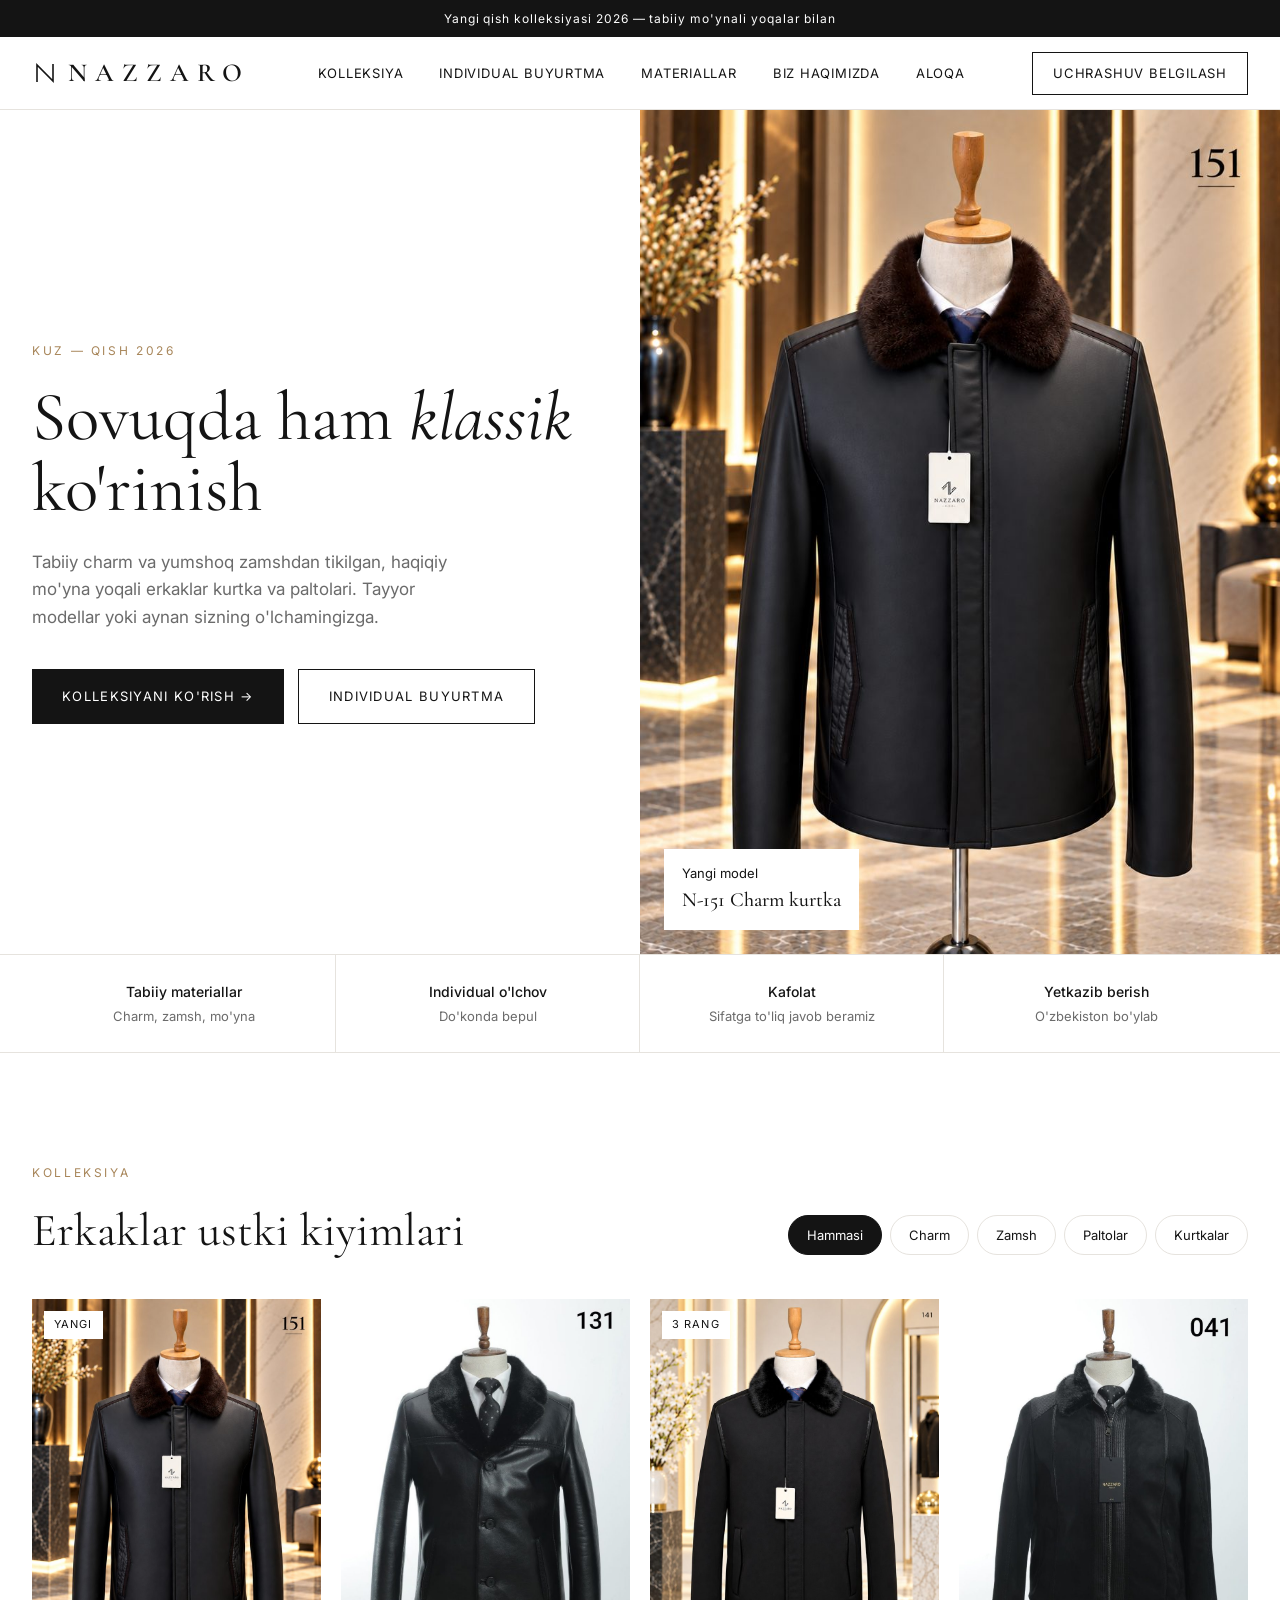
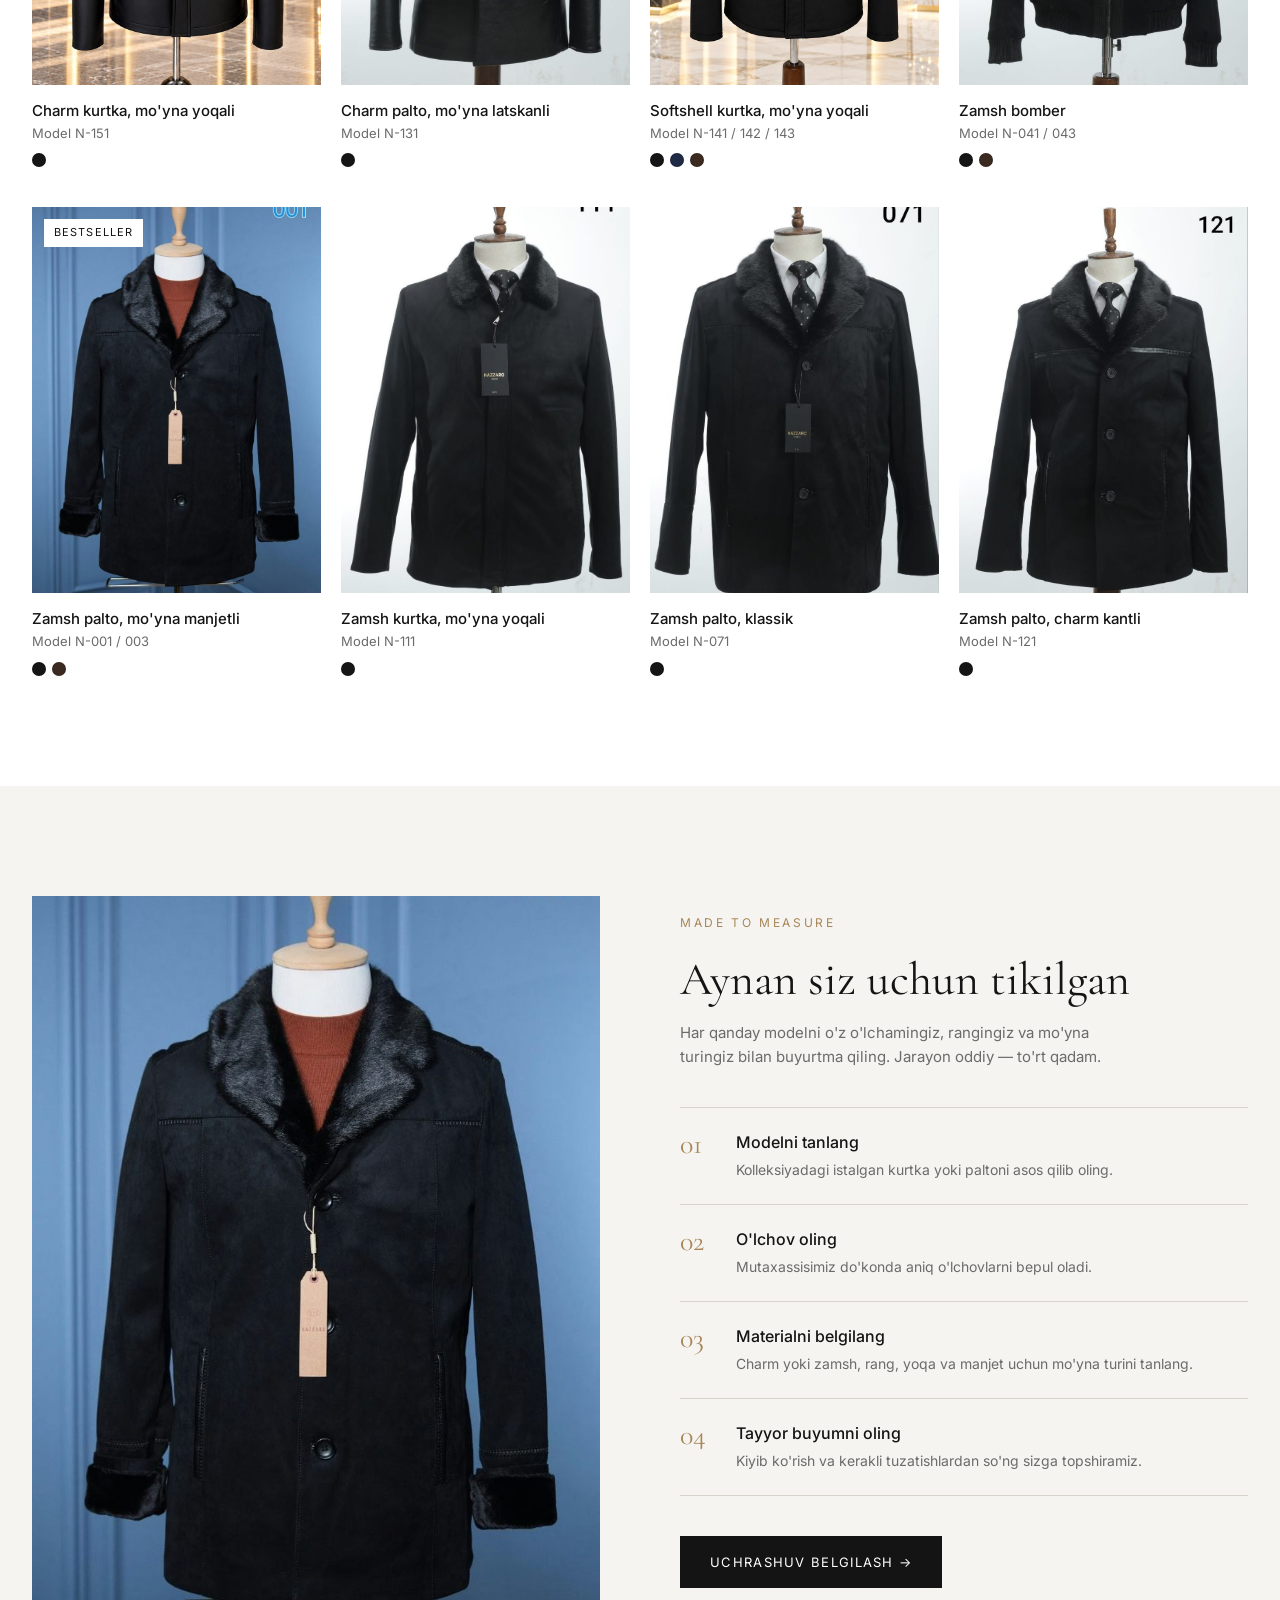
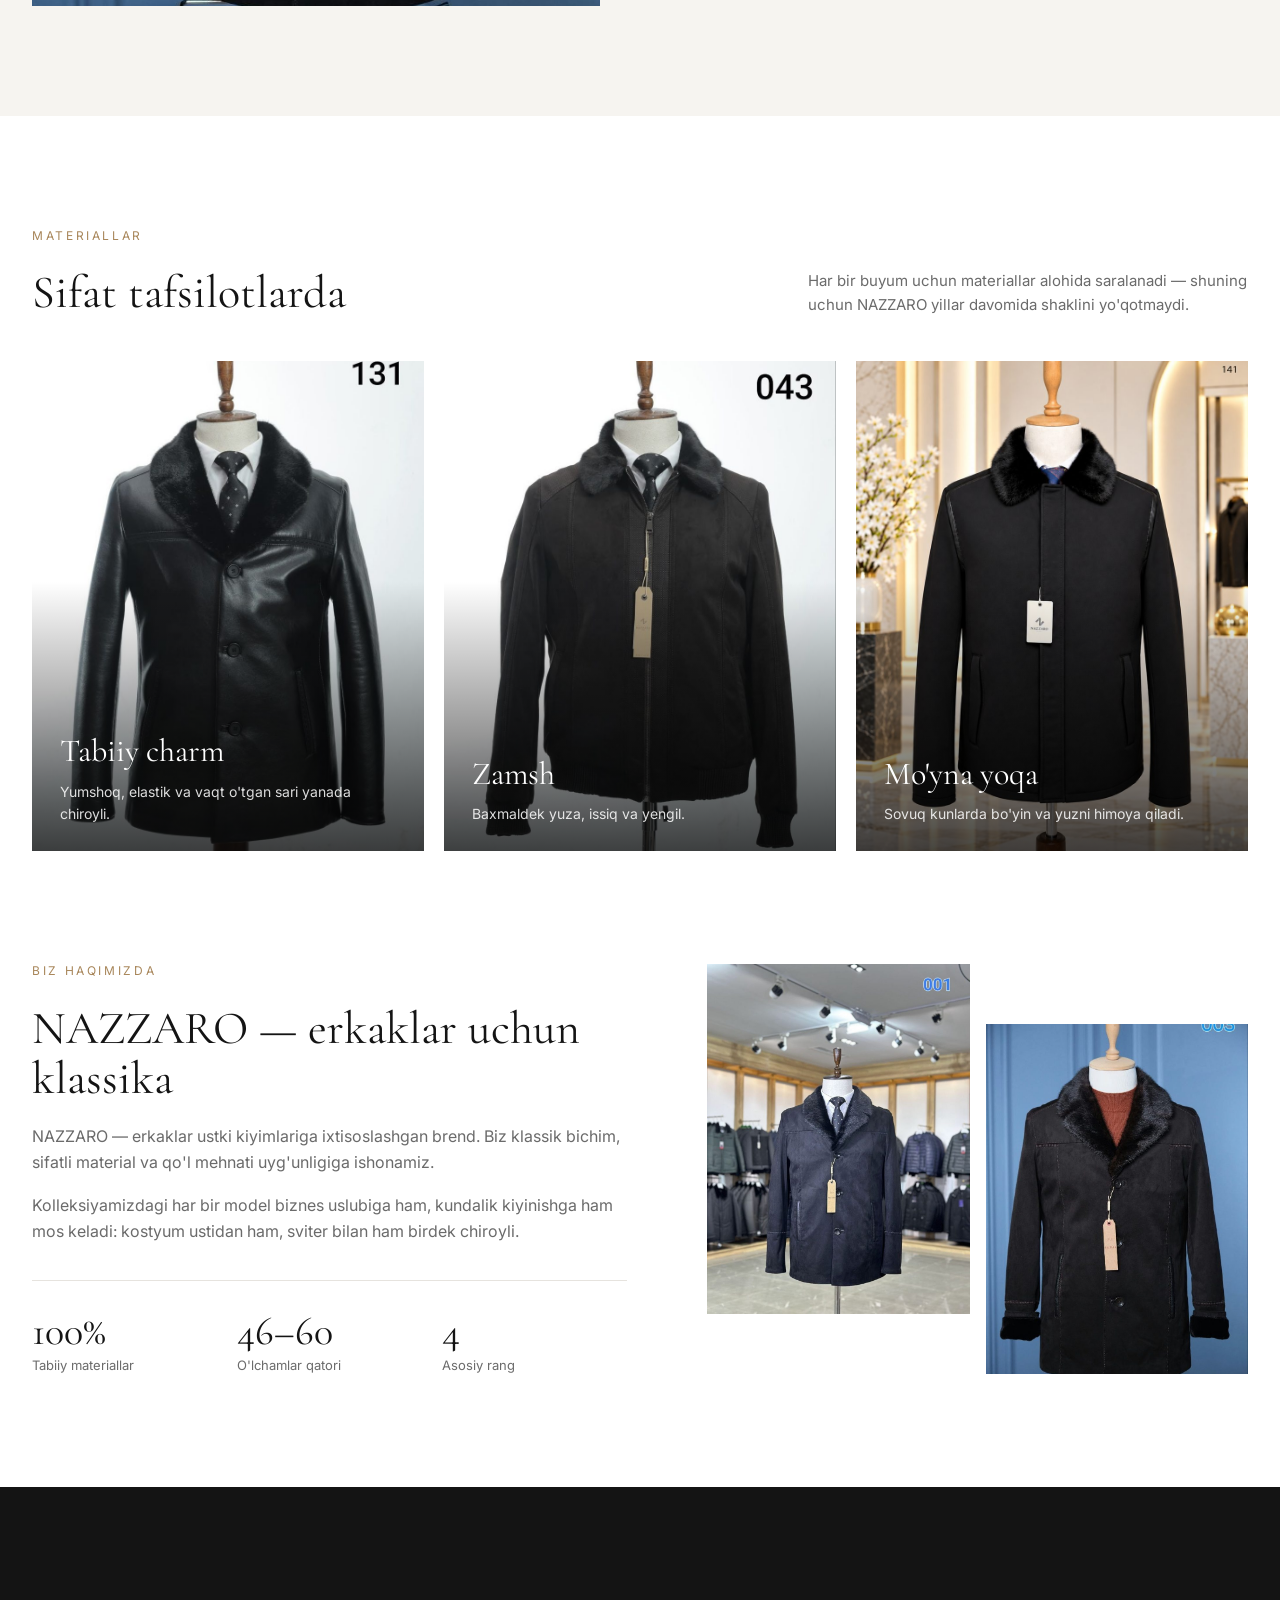
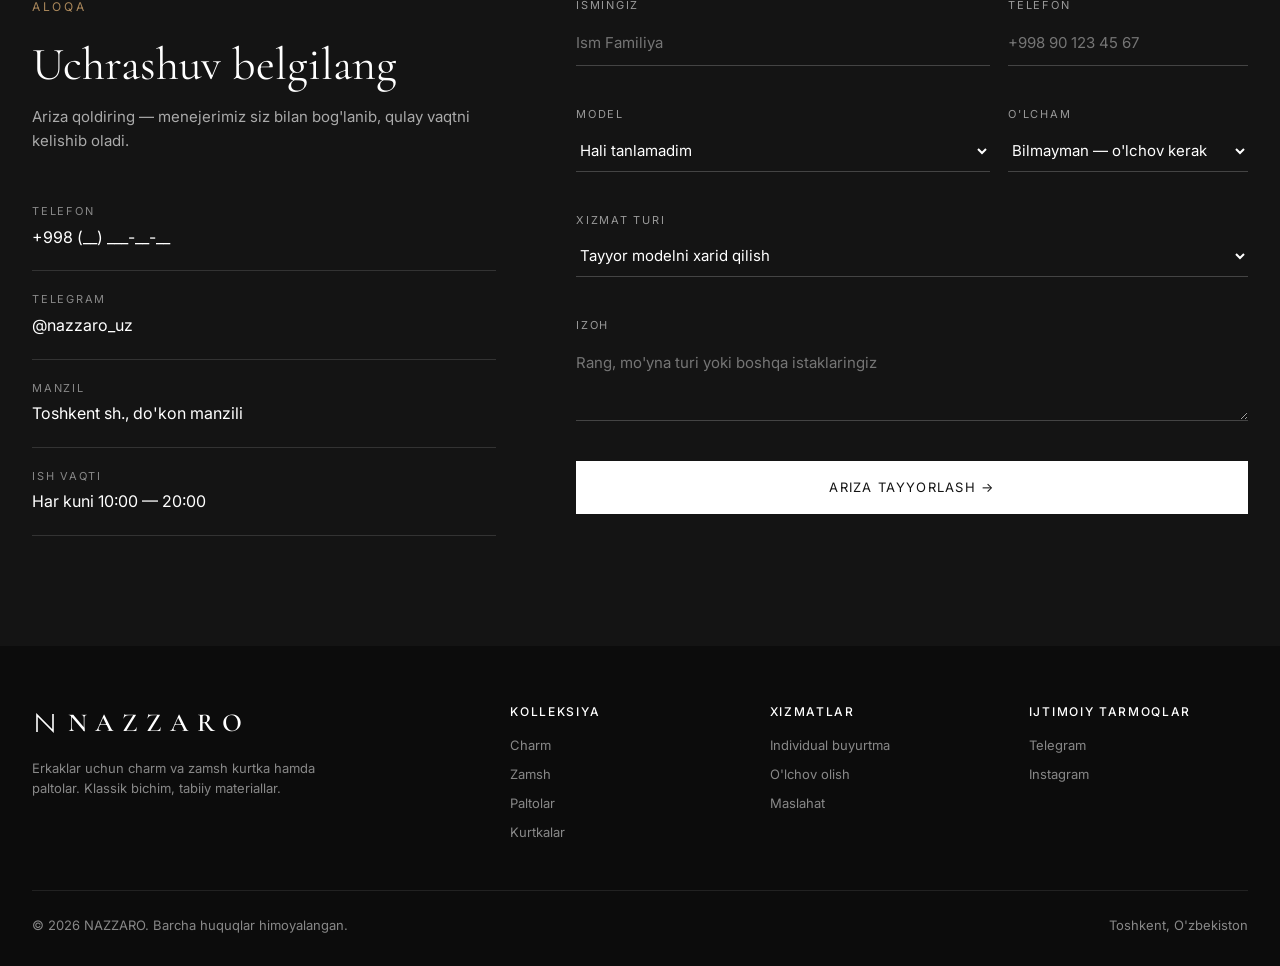
==== index.html @ 3555bf25 "NAZZARO sayti: kolleksiya, individual buyurtma, aloqa Co-Authored-By: Claude Opus 5.5 <noreply@anthr" ====
<!DOCTYPE html>
<html lang="uz">
<head>
<meta charset="UTF-8">
<meta name="viewport" content="width=device-width, initial-scale=1">
<title>NAZZARO — Erkaklar ustki kiyimlari</title>
<meta name="description" content="NAZZARO — tabiiy mo'ynali yoqali charm va zamsh kurtka hamda paltolar. Tayyor kolleksiya va individual buyurtma.">
<link rel="preconnect" href="https://fonts.googleapis.com">
<link rel="preconnect" href="https://fonts.gstatic.com" crossorigin>
<link href="https://fonts.googleapis.com/css2?family=Cormorant+Garamond:wght@400;500;600&family=Inter:wght@300;400;500;600&display=swap" rel="stylesheet">
<style>
:root{
  --ink:#141414; --muted:#6b6b6b; --line:#e6e3de; --bg:#ffffff; --soft:#f6f4f0; --gold:#a8865a;
  --serif:"Cormorant Garamond",Georgia,serif; --sans:"Inter",system-ui,-apple-system,sans-serif;
}
*{box-sizing:border-box;margin:0;padding:0}
html{scroll-behavior:smooth}
body{font-family:var(--sans);color:var(--ink);background:var(--bg);font-size:15px;line-height:1.6;-webkit-font-smoothing:antialiased}
img{display:block;max-width:100%}
a{color:inherit;text-decoration:none}
button{font:inherit;cursor:pointer;border:0;background:none;color:inherit}
.wrap{max-width:1320px;margin:0 auto;padding:0 32px}

/* top bar */
.topbar{background:var(--ink);color:#fff;text-align:center;font-size:12px;letter-spacing:.08em;padding:9px 16px}

/* header */
header{position:sticky;top:0;z-index:50;background:rgba(255,255,255,.96);backdrop-filter:blur(8px);border-bottom:1px solid var(--line)}
.nav{display:flex;align-items:center;justify-content:space-between;height:72px}
.logo{display:flex;align-items:center;gap:10px;font-family:var(--serif);font-size:26px;font-weight:600;letter-spacing:.32em}
.logo svg{width:26px;height:26px}
.menu{display:flex;gap:36px;font-size:13px;letter-spacing:.06em;text-transform:uppercase}
.menu a{position:relative;padding:6px 0}
.menu a::after{content:"";position:absolute;left:0;bottom:0;width:0;height:1px;background:var(--ink);transition:width .25s}
.menu a:hover::after{width:100%}
.nav-cta{font-size:13px;letter-spacing:.06em;text-transform:uppercase;border:1px solid var(--ink);padding:10px 20px;transition:.2s}
.nav-cta:hover{background:var(--ink);color:#fff}
.burger{display:none;width:28px;height:20px;position:relative}
.burger span{position:absolute;left:0;right:0;height:1.5px;background:var(--ink);transition:.25s}
.burger span:nth-child(1){top:2px}.burger span:nth-child(2){top:9px}.burger span:nth-child(3){top:16px}
.burger.open span:nth-child(1){top:9px;transform:rotate(45deg)}
.burger.open span:nth-child(2){opacity:0}
.burger.open span:nth-child(3){top:9px;transform:rotate(-45deg)}

/* hero */
.hero{display:grid;grid-template-columns:1fr 1fr;min-height:calc(100vh - 106px);max-height:860px}
.hero-text{display:flex;flex-direction:column;justify-content:center;padding:64px 64px 64px 32px;max-width:680px;margin-left:auto}
.eyebrow{font-size:12px;letter-spacing:.22em;text-transform:uppercase;color:var(--gold);margin-bottom:22px}
h1{font-family:var(--serif);font-weight:400;font-size:clamp(44px,5.4vw,80px);line-height:1.02;margin-bottom:26px}
h1 em{font-style:italic}
.lead{color:var(--muted);font-size:17px;max-width:440px;margin-bottom:38px}
.btns{display:flex;gap:14px;flex-wrap:wrap}
.btn{display:inline-flex;align-items:center;gap:10px;padding:16px 30px;font-size:13px;letter-spacing:.1em;text-transform:uppercase;transition:.2s}
.btn-dark{background:var(--ink);color:#fff}
.btn-dark:hover{background:#333}
.btn-line{border:1px solid var(--ink)}
.btn-line:hover{background:var(--ink);color:#fff}
.hero-img{position:relative;overflow:hidden;background:#1b1712}
.hero-img img{width:100%;height:100%;object-fit:cover;object-position:center 30%}
.hero-tag{position:absolute;left:24px;bottom:24px;background:#fff;padding:14px 18px;font-size:13px}
.hero-tag b{display:block;font-family:var(--serif);font-size:20px;font-weight:500}

/* features strip */
.strip{border-top:1px solid var(--line);border-bottom:1px solid var(--line)}
.strip .wrap{display:grid;grid-template-columns:repeat(4,1fr)}
.strip div.item{padding:26px 20px;text-align:center;font-size:13px;color:var(--muted);border-right:1px solid var(--line)}
.strip div.item:last-child{border-right:0}
.strip b{display:block;color:var(--ink);font-weight:500;font-size:14px;margin-bottom:2px}

/* sections */
section.block{padding:110px 0}
.head{display:flex;justify-content:space-between;align-items:flex-end;gap:24px;margin-bottom:44px;flex-wrap:wrap}
h2{font-family:var(--serif);font-weight:400;font-size:clamp(34px,3.6vw,52px);line-height:1.1}
.sub{color:var(--muted);max-width:440px}

/* filters */
.filters{display:flex;gap:8px;flex-wrap:wrap}
.chip{padding:9px 18px;border:1px solid var(--line);font-size:13px;border-radius:40px;transition:.2s}
.chip:hover{border-color:var(--ink)}
.chip.active{background:var(--ink);color:#fff;border-color:var(--ink)}

/* grid */
.grid{display:grid;grid-template-columns:repeat(4,1fr);gap:40px 20px}
.card{cursor:pointer}
.card .ph{position:relative;aspect-ratio:3/4;overflow:hidden;background:var(--soft)}
.card .ph img{width:100%;height:100%;object-fit:cover;transition:opacity .5s,transform .8s}
.card .ph img.alt{position:absolute;inset:0;opacity:0}
.card:hover .ph img.main{transform:scale(1.04)}
.card:hover .ph img.alt{opacity:1}
.badge{position:absolute;top:12px;left:12px;background:#fff;font-size:11px;letter-spacing:.1em;text-transform:uppercase;padding:5px 10px}
.quick{position:absolute;left:12px;right:12px;bottom:12px;background:rgba(255,255,255,.95);text-align:center;padding:12px;font-size:12px;letter-spacing:.1em;text-transform:uppercase;transform:translateY(130%);transition:.3s}
.card:hover .quick{transform:none}
.card .meta{padding-top:14px}
.card .name{font-size:15px;font-weight:500}
.card .code{font-size:13px;color:var(--muted)}
.swatches{display:flex;gap:6px;margin-top:10px}
.sw{width:14px;height:14px;border-radius:50%;border:1px solid rgba(0,0,0,.15)}

/* custom made */
.custom{background:var(--soft)}
.custom-grid{display:grid;grid-template-columns:1fr 1fr;gap:80px;align-items:center}
.custom-img{aspect-ratio:4/5;overflow:hidden}
.custom-img img{width:100%;height:100%;object-fit:cover}
.steps{margin:38px 0 40px;border-top:1px solid #d8d3cb}
.step{display:grid;grid-template-columns:56px 1fr;padding:22px 0;border-bottom:1px solid #d8d3cb}
.step .n{font-family:var(--serif);font-size:28px;color:var(--gold);line-height:1}
.step h3{font-size:16px;font-weight:500;margin-bottom:4px}
.step p{color:var(--muted);font-size:14px}

/* materials */
.mat-grid{display:grid;grid-template-columns:repeat(3,1fr);gap:20px}
.mat{position:relative;aspect-ratio:4/5;overflow:hidden;color:#fff}
.mat img{width:100%;height:100%;object-fit:cover;transition:transform .8s}
.mat:hover img{transform:scale(1.05)}
.mat::after{content:"";position:absolute;inset:0;background:linear-gradient(transparent 45%,rgba(0,0,0,.72))}
.mat .t{position:absolute;left:28px;right:28px;bottom:26px;z-index:2}
.mat h3{font-family:var(--serif);font-weight:400;font-size:32px;margin-bottom:4px}
.mat p{font-size:14px;opacity:.85}

/* about */
.about{display:grid;grid-template-columns:1.1fr 1fr;gap:80px;align-items:center}
.about p{color:var(--muted);margin-bottom:18px;font-size:16px}
.stats{display:grid;grid-template-columns:repeat(3,1fr);gap:20px;margin-top:36px;border-top:1px solid var(--line);padding-top:28px}
.stats b{font-family:var(--serif);font-size:40px;font-weight:400;display:block;line-height:1.1}
.stats span{font-size:13px;color:var(--muted)}
.about-imgs{display:grid;grid-template-columns:1fr 1fr;gap:16px}
.about-imgs img{aspect-ratio:3/4;object-fit:cover;width:100%}
.about-imgs img:last-child{margin-top:60px}

/* contact */
.contact{background:var(--ink);color:#fff}
.contact .sub{color:#aaa}
.contact-grid{display:grid;grid-template-columns:1fr 1.2fr;gap:80px}
.info-row{padding:20px 0;border-bottom:1px solid #333}
.info-row small{display:block;font-size:11px;letter-spacing:.16em;text-transform:uppercase;color:#888;margin-bottom:4px}
.info-row span{font-size:16px}
form{display:grid;grid-template-columns:1fr 1fr;gap:18px}
.field{display:flex;flex-direction:column;gap:6px}
.field.full{grid-column:1/-1}
label{font-size:11px;letter-spacing:.16em;text-transform:uppercase;color:#999}
input,select,textarea{font:inherit;font-size:15px;color:#fff;background:transparent;border:0;border-bottom:1px solid #444;padding:10px 0;outline:none;transition:border-color .2s;border-radius:0}
select option{color:#000}
input:focus,select:focus,textarea:focus{border-color:#fff}
textarea{resize:vertical;min-height:80px}
.btn-light{background:#fff;color:var(--ink);justify-content:center}
.btn-light:hover{background:#ddd}
.result{grid-column:1/-1;display:none;border:1px solid #444;padding:20px;font-size:14px;color:#ccc}
.result.show{display:block}
.result pre{white-space:pre-wrap;font-family:var(--sans);color:#fff;background:#1f1f1f;padding:14px;margin:12px 0;font-size:13px}
.result .acts{display:flex;gap:10px;flex-wrap:wrap}
.result .acts a,.result .acts button{border:1px solid #666;padding:10px 16px;font-size:12px;letter-spacing:.08em;text-transform:uppercase}
.result .acts a:hover,.result .acts button:hover{background:#fff;color:var(--ink)}

footer{background:#0c0c0c;color:#888;font-size:13px;padding:56px 0 30px}
.foot{display:grid;grid-template-columns:2fr 1fr 1fr 1fr;gap:40px;padding-bottom:40px;border-bottom:1px solid #222}
footer .logo{color:#fff;margin-bottom:14px}
footer h4{color:#fff;font-weight:500;font-size:12px;letter-spacing:.14em;text-transform:uppercase;margin-bottom:14px}
footer li{list-style:none;margin-bottom:8px}
footer a:hover{color:#fff}
.copy{padding-top:24px;display:flex;justify-content:space-between;flex-wrap:wrap;gap:10px}

/* modal */
.modal{position:fixed;inset:0;z-index:100;display:none}
.modal.open{display:block}
.backdrop{position:absolute;inset:0;background:rgba(0,0,0,.5);animation:fade .25s}
.panel{position:absolute;top:0;right:0;bottom:0;width:min(1040px,100%);background:#fff;display:grid;grid-template-columns:1.1fr 1fr;animation:slide .35s cubic-bezier(.2,.8,.2,1);overflow:hidden}
@keyframes fade{from{opacity:0}}
@keyframes slide{from{transform:translateX(40px);opacity:0}}
.gallery{background:var(--soft);display:flex;flex-direction:column;min-height:0}
.gallery .big{flex:1;min-height:0}
.gallery .big img{width:100%;height:100%;object-fit:contain}
.thumbs{display:flex;gap:8px;padding:12px;background:#fff;border-top:1px solid var(--line);overflow-x:auto}
.thumbs img{width:58px;height:76px;object-fit:cover;cursor:pointer;opacity:.5;border:1px solid transparent}
.thumbs img.on{opacity:1;border-color:var(--ink)}
.details{padding:48px 44px;overflow-y:auto}
.close{position:absolute;top:16px;right:18px;width:40px;height:40px;font-size:26px;line-height:1;z-index:3;background:#fff;border-radius:50%}
.details .code{color:var(--muted);font-size:13px;letter-spacing:.08em}
.details h3{font-family:var(--serif);font-weight:400;font-size:38px;line-height:1.1;margin:6px 0 16px}
.details .desc{color:var(--muted);margin-bottom:26px}
.opt-label{font-size:12px;letter-spacing:.12em;text-transform:uppercase;margin-bottom:10px;display:flex;justify-content:space-between}
.opt-label span{color:var(--muted);text-transform:none;letter-spacing:0}
.colors{display:flex;gap:10px;margin-bottom:26px}
.colors button{width:34px;height:34px;border-radius:50%;border:1px solid rgba(0,0,0,.2);outline-offset:3px}
.colors button.on{outline:1px solid var(--ink)}
.sizes{display:grid;grid-template-columns:repeat(4,1fr);gap:8px;margin-bottom:28px}
.sizes button{border:1px solid var(--line);padding:11px 0;font-size:14px}
.sizes button:hover{border-color:var(--ink)}
.sizes button.on{background:var(--ink);color:#fff;border-color:var(--ink)}
.details .btn{width:100%;justify-content:center;margin-bottom:10px}
.spec{margin-top:24px;border-top:1px solid var(--line)}
.spec li{list-style:none;display:flex;justify-content:space-between;padding:12px 0;border-bottom:1px solid var(--line);font-size:14px}
.spec li span:first-child{color:var(--muted)}
.hint{font-size:12px;color:#b04a3a;margin:-18px 0 18px;min-height:0;display:none}

.reveal{opacity:0;transform:translateY(24px);transition:opacity .8s,transform .8s}
.reveal.in{opacity:1;transform:none}

/* responsive */
@media (max-width:1100px){
  .grid{grid-template-columns:repeat(3,1fr)}
  .menu{gap:22px}
}
@media (max-width:900px){
  .wrap{padding:0 20px}
  .menu,.nav-cta{display:none}
  .burger{display:block}
  .menu.mobile{display:flex;flex-direction:column;position:absolute;top:72px;left:0;right:0;background:#fff;padding:20px;gap:6px;border-bottom:1px solid var(--line)}
  .menu.mobile a{padding:12px 0;font-size:15px}
  .hero{grid-template-columns:1fr;max-height:none;min-height:0}
  .hero-img{order:-1;aspect-ratio:4/5;max-height:72vh}
  .hero-text{padding:44px 20px 56px;margin:0}
  .strip .wrap{grid-template-columns:1fr 1fr;padding:0}
  .strip div.item:nth-child(2){border-right:0}
  .strip div.item:nth-child(-n+2){border-bottom:1px solid var(--line)}
  section.block{padding:72px 0}
  .grid{grid-template-columns:1fr 1fr;gap:28px 12px}
  .quick{display:none}
  .custom-grid,.about,.contact-grid{grid-template-columns:1fr;gap:44px}
  .mat-grid{grid-template-columns:1fr}
  .mat{aspect-ratio:16/11}
  .foot{grid-template-columns:1fr 1fr}
  .panel{grid-template-columns:1fr;overflow-y:auto;display:block}
  .gallery .big{height:62vh}
  .details{padding:30px 20px 40px;overflow:visible}
  form{grid-template-columns:1fr}
}
</style>
</head>
<body>

<div class="topbar">Yangi qish kolleksiyasi 2026 — tabiiy mo'ynali yoqalar bilan</div>

<header>
  <div class="wrap nav">
    <a href="#top" class="logo" aria-label="NAZZARO">
      <svg viewBox="0 0 26 26" fill="none" stroke="currentColor" stroke-width="1.6"><path d="M5 22V5l16 16V4"/></svg>
      NAZZARO
    </a>
    <nav class="menu" id="menu">
      <a href="#kolleksiya">Kolleksiya</a>
      <a href="#buyurtma">Individual buyurtma</a>
      <a href="#materiallar">Materiallar</a>
      <a href="#biz-haqimizda">Biz haqimizda</a>
      <a href="#aloqa">Aloqa</a>
    </nav>
    <a href="#aloqa" class="nav-cta">Uchrashuv belgilash</a>
    <button class="burger" id="burger" aria-label="Menyu"><span></span><span></span><span></span></button>
  </div>
</header>

<main id="top">
  <section class="hero">
    <div class="hero-text reveal">
      <div class="eyebrow">Kuz — Qish 2026</div>
      <h1>Sovuqda ham <em>klassik</em> ko'rinish</h1>
      <p class="lead">Tabiiy charm va yumshoq zamshdan tikilgan, haqiqiy mo'yna yoqali erkaklar kurtka va paltolari. Tayyor modellar yoki aynan sizning o'lchamingizga.</p>
      <div class="btns">
        <a href="#kolleksiya" class="btn btn-dark">Kolleksiyani ko'rish →</a>
        <a href="#buyurtma" class="btn btn-line">Individual buyurtma</a>
      </div>
    </div>
    <div class="hero-img">
      <img src="img/151.jpg" alt="NAZZARO charm kurtka, mo'yna yoqali">
      <div class="hero-tag">Yangi model<b>N-151 Charm kurtka</b></div>
    </div>
  </section>

  <div class="strip">
    <div class="wrap">
      <div class="item"><b>Tabiiy materiallar</b>Charm, zamsh, mo'yna</div>
      <div class="item"><b>Individual o'lchov</b>Do'konda bepul</div>
      <div class="item"><b>Kafolat</b>Sifatga to'liq javob beramiz</div>
      <div class="item"><b>Yetkazib berish</b>O'zbekiston bo'ylab</div>
    </div>
  </div>

  <section class="block" id="kolleksiya">
    <div class="wrap">
      <div class="head reveal">
        <div>
          <div class="eyebrow">Kolleksiya</div>
          <h2>Erkaklar ustki kiyimlari</h2>
        </div>
        <div class="filters" id="filters">
          <button class="chip active" data-f="all">Hammasi</button>
          <button class="chip" data-f="charm">Charm</button>
          <button class="chip" data-f="zamsh">Zamsh</button>
          <button class="chip" data-f="palto">Paltolar</button>
          <button class="chip" data-f="kurtka">Kurtkalar</button>
        </div>
      </div>
      <div class="grid" id="grid"></div>
    </div>
  </section>

  <section class="block custom" id="buyurtma">
    <div class="wrap custom-grid">
      <div class="custom-img reveal"><img src="img/001-b.jpg" alt="Individual buyurtma — zamsh palto"></div>
      <div class="reveal">
        <div class="eyebrow">Made to measure</div>
        <h2>Aynan siz uchun tikilgan</h2>
        <p class="sub" style="margin-top:16px">Har qanday modelni o'z o'lchamingiz, rangingiz va mo'yna turingiz bilan buyurtma qiling. Jarayon oddiy — to'rt qadam.</p>
        <div class="steps">
          <div class="step"><div class="n">01</div><div><h3>Modelni tanlang</h3><p>Kolleksiyadagi istalgan kurtka yoki paltoni asos qilib oling.</p></div></div>
          <div class="step"><div class="n">02</div><div><h3>O'lchov oling</h3><p>Mutaxassisimiz do'konda aniq o'lchovlarni bepul oladi.</p></div></div>
          <div class="step"><div class="n">03</div><div><h3>Materialni belgilang</h3><p>Charm yoki zamsh, rang, yoqa va manjet uchun mo'yna turini tanlang.</p></div></div>
          <div class="step"><div class="n">04</div><div><h3>Tayyor buyumni oling</h3><p>Kiyib ko'rish va kerakli tuzatishlardan so'ng sizga topshiramiz.</p></div></div>
        </div>
        <a href="#aloqa" class="btn btn-dark">Uchrashuv belgilash →</a>
      </div>
    </div>
  </section>

  <section class="block" id="materiallar">
    <div class="wrap">
      <div class="head reveal">
        <div><div class="eyebrow">Materiallar</div><h2>Sifat tafsilotlarda</h2></div>
        <p class="sub">Har bir buyum uchun materiallar alohida saralanadi — shuning uchun NAZZARO yillar davomida shaklini yo'qotmaydi.</p>
      </div>
      <div class="mat-grid">
        <div class="mat reveal"><img src="img/131.jpg" alt="Tabiiy charm"><div class="t"><h3>Tabiiy charm</h3><p>Yumshoq, elastik va vaqt o'tgan sari yanada chiroyli.</p></div></div>
        <div class="mat reveal"><img src="img/043.jpg" alt="Zamsh"><div class="t"><h3>Zamsh</h3><p>Baxmaldek yuza, issiq va yengil.</p></div></div>
        <div class="mat reveal"><img src="img/141.jpg" alt="Mo'yna yoqa"><div class="t"><h3>Mo'yna yoqa</h3><p>Sovuq kunlarda bo'yin va yuzni himoya qiladi.</p></div></div>
      </div>
    </div>
  </section>

  <section class="block" id="biz-haqimizda" style="padding-top:0">
    <div class="wrap about">
      <div class="reveal">
        <div class="eyebrow">Biz haqimizda</div>
        <h2>NAZZARO — erkaklar uchun klassika</h2>
        <p style="margin-top:20px">NAZZARO — erkaklar ustki kiyimlariga ixtisoslashgan brend. Biz klassik bichim, sifatli material va qo'l mehnati uyg'unligiga ishonamiz.</p>
        <p>Kolleksiyamizdagi har bir model biznes uslubiga ham, kundalik kiyinishga ham mos keladi: kostyum ustidan ham, sviter bilan ham birdek chiroyli.</p>
        <div class="stats">
          <div><b>100%</b><span>Tabiiy materiallar</span></div>
          <div><b>46–60</b><span>O'lchamlar qatori</span></div>
          <div><b>4</b><span>Asosiy rang</span></div>
        </div>
      </div>
      <div class="about-imgs reveal">
        <img src="img/001-c.jpg" alt="NAZZARO do'koni">
        <img src="img/003-b.jpg" alt="Jigarrang zamsh palto">
      </div>
    </div>
  </section>

  <section class="block contact" id="aloqa">
    <div class="wrap contact-grid">
      <div class="reveal">
        <div class="eyebrow">Aloqa</div>
        <h2>Uchrashuv belgilang</h2>
        <p class="sub" style="margin-top:16px">Ariza qoldiring — menejerimiz siz bilan bog'lanib, qulay vaqtni kelishib oladi.</p>
        <div style="margin-top:30px">
          <div class="info-row"><small>Telefon</small><span>+998 (__) ___-__-__</span></div>
          <div class="info-row"><small>Telegram</small><span>@nazzaro_uz</span></div>
          <div class="info-row"><small>Manzil</small><span>Toshkent sh., do'kon manzili</span></div>
          <div class="info-row"><small>Ish vaqti</small><span>Har kuni 10:00 — 20:00</span></div>
        </div>
      </div>
      <form id="form" class="reveal" novalidate>
        <div class="field"><label for="f-name">Ismingiz</label><input id="f-name" required placeholder="Ism Familiya"></div>
        <div class="field"><label for="f-phone">Telefon</label><input id="f-phone" type="tel" required placeholder="+998 90 123 45 67"></div>
        <div class="field"><label for="f-model">Model</label><select id="f-model"></select></div>
        <div class="field"><label for="f-size">O'lcham</label><select id="f-size"><option value="">Bilmayman — o'lchov kerak</option></select></div>
        <div class="field full"><label for="f-type">Xizmat turi</label><select id="f-type"><option>Tayyor modelni xarid qilish</option><option>Individual buyurtma (o'lchov bilan)</option><option>Maslahat olish</option></select></div>
        <div class="field full"><label for="f-msg">Izoh</label><textarea id="f-msg" placeholder="Rang, mo'yna turi yoki boshqa istaklaringiz"></textarea></div>
        <div class="field full"><button class="btn btn-light" type="submit">Ariza tayyorlash →</button></div>
        <div class="result" id="result">
          Arizangiz tayyor. Uni Telegram orqali yuboring yoki nusxa oling:
          <pre id="result-text"></pre>
          <div class="acts">
            <a id="tg-link" href="#" target="_blank" rel="noopener">Telegram orqali yuborish</a>
            <button type="button" id="copy-btn">Nusxa olish</button>
          </div>
        </div>
      </form>
    </div>
  </section>
</main>

<footer>
  <div class="wrap">
    <div class="foot">
      <div>
        <div class="logo"><svg viewBox="0 0 26 26" fill="none" stroke="currentColor" stroke-width="1.6"><path d="M5 22V5l16 16V4"/></svg>NAZZARO</div>
        <p style="max-width:300px">Erkaklar uchun charm va zamsh kurtka hamda paltolar. Klassik bichim, tabiiy materiallar.</p>
      </div>
      <div><h4>Kolleksiya</h4><ul><li><a href="#kolleksiya" data-go="charm">Charm</a></li><li><a href="#kolleksiya" data-go="zamsh">Zamsh</a></li><li><a href="#kolleksiya" data-go="palto">Paltolar</a></li><li><a href="#kolleksiya" data-go="kurtka">Kurtkalar</a></li></ul></div>
      <div><h4>Xizmatlar</h4><ul><li><a href="#buyurtma">Individual buyurtma</a></li><li><a href="#aloqa">O'lchov olish</a></li><li><a href="#aloqa">Maslahat</a></li></ul></div>
      <div><h4>Ijtimoiy tarmoqlar</h4><ul><li><a href="#aloqa">Telegram</a></li><li><a href="#aloqa">Instagram</a></li></ul></div>
    </div>
    <div class="copy"><span>© 2026 NAZZARO. Barcha huquqlar himoyalangan.</span><span>Toshkent, O'zbekiston</span></div>
  </div>
</footer>

<div class="modal" id="modal" aria-hidden="true">
  <div class="backdrop" data-close></div>
  <div class="panel" role="dialog" aria-modal="true">
    <button class="close" data-close aria-label="Yopish">×</button>
    <div class="gallery">
      <div class="big"><img id="m-big" alt=""></div>
      <div class="thumbs" id="m-thumbs"></div>
    </div>
    <div class="details">
      <div class="code" id="m-code"></div>
      <h3 id="m-name"></h3>
      <p class="desc" id="m-desc"></p>
      <div class="opt-label">Rang <span id="m-color-name"></span></div>
      <div class="colors" id="m-colors"></div>
      <div class="opt-label">O'lcham <span>Aniq o'lcham uchun do'konga keling</span></div>
      <div class="sizes" id="m-sizes"></div>
      <div class="hint" id="m-hint">Iltimos, o'lchamni tanlang</div>
      <button class="btn btn-dark" id="m-order">Buyurtma berish</button>
      <button class="btn btn-line" id="m-custom">Individual o'lchov bilan</button>
      <ul class="spec" id="m-spec"></ul>
    </div>
  </div>
</div>

<script>
const SIZES=["46","48","50","52","54","56","58","60"];
const C={black:{n:"Qora",h:"#151515"},brown:{n:"To'q jigarrang",h:"#3b2a20"},navy:{n:"To'q ko'k",h:"#1f2a44"}};
const PRODUCTS=[
 {id:"151",name:"Charm kurtka, mo'yna yoqali",cat:["charm","kurtka"],badge:"Yangi",
  desc:"Silliq tabiiy charmdan tikilgan klassik kurtka. Yashirin zamokli planka, jigarrang mo'yna yoqa va to'qilgan naqshli cho'ntaklar.",
  material:"Tabiiy charm",collar:"Jigarrang mo'yna",fast:"Yashirin zamok",
  colors:[{c:"black",imgs:["151"]}]},
 {id:"131",name:"Charm palto, mo'yna latskanli",cat:["charm","palto"],
  desc:"Yaltiroq tabiiy charmdan klassik palto. Uch tugmali, keng mo'yna latskan va bezakli kokilka chiziqlari.",
  material:"Tabiiy charm",collar:"Mo'yna latskan",fast:"3 ta tugma",
  colors:[{c:"black",imgs:["131"]}]},
 {id:"141",name:"Softshell kurtka, mo'yna yoqali",cat:["kurtka"],badge:"3 rang",
  desc:"Zich, shamol o'tkazmaydigan matodan tikilgan zamonaviy kurtka. Yelka va cho'ntaklarda charm kant, ajraladigan mo'yna yoqa.",
  material:"Softshell mato + charm kant",collar:"Mo'yna",fast:"Yashirin zamok",
  colors:[{c:"black",code:"141",imgs:["141"]},{c:"navy",code:"142",imgs:["142"]},{c:"brown",code:"143",imgs:["143"]}]},
 {id:"041",name:"Zamsh bomber",cat:["zamsh","kurtka"],
  desc:"Sportiv-klassik bomber: zamsh panellar, naqshli charm qo'shimchalar, to'qilgan manjet va etak.",
  material:"Zamsh + naqshli charm",collar:"Mo'yna",fast:"Ochiq zamok",
  colors:[{c:"black",code:"041",imgs:["041"]},{c:"brown",code:"043",imgs:["043"]}]},
 {id:"001",name:"Zamsh palto, mo'yna manjetli",cat:["zamsh","palto"],badge:"Bestseller",
  desc:"Mo'yna latskan va qayiriladigan mo'yna manjetli zamsh palto. Ichki issiq astar bilan qahraton qishga mo'ljallangan.",
  material:"Zamsh, mo'yna astar",collar:"Mo'yna latskan",fast:"3 ta tugma",
  colors:[{c:"black",code:"001",imgs:["001-b","001-c"]},{c:"brown",code:"003",imgs:["003-b","003-a"]}]},
 {id:"111",name:"Zamsh kurtka, mo'yna yoqali",cat:["zamsh","kurtka"],
  desc:"Minimalistik zamsh kurtka: yashirin zamok, tor mo'yna yoqa va to'qilgan kantli cho'ntaklar.",
  material:"Zamsh",collar:"Mo'yna",fast:"Yashirin zamok",
  colors:[{c:"black",imgs:["111"]}]},
 {id:"071",name:"Zamsh palto, klassik",cat:["zamsh","palto"],
  desc:"Keng mo'yna latskanli klassik palto. Ko'krak va yenglarda bezakli tikuv, charm kantli cho'ntaklar.",
  material:"Zamsh",collar:"Mo'yna latskan",fast:"3 ta tugma",
  colors:[{c:"black",imgs:["071"]}]},
 {id:"121",name:"Zamsh palto, charm kantli",cat:["zamsh","palto"],
  desc:"Ko'krak qismida charm kant bilan bezatilgan zamsh palto. Qat'iy siluet, mo'yna latskan.",
  material:"Zamsh + charm kant",collar:"Mo'yna latskan",fast:"3 ta tugma",
  colors:[{c:"black",imgs:["121"]}]}
];
const src=n=>`img/${n}.jpg`;
const $=s=>document.querySelector(s);

/* grid */
function render(f){
  const g=$("#grid");g.innerHTML="";
  PRODUCTS.filter(p=>f==="all"||p.cat.includes(f)).forEach(p=>{
    const imgs=p.colors.flatMap(c=>c.imgs);
    const el=document.createElement("article");el.className="card";
    el.innerHTML=`<div class="ph">
      <img class="main" src="${src(imgs[0])}" alt="${p.name}" loading="lazy">
      ${imgs[1]?`<img class="alt" src="${src(imgs[1])}" alt="" loading="lazy">`:""}
      ${p.badge?`<span class="badge">${p.badge}</span>`:""}
      <span class="quick">Batafsil ko'rish</span></div>
      <div class="meta"><div class="name">${p.name}</div><div class="code">Model N-${p.colors.map(c=>c.code||p.id).join(" / ")}</div>
      <div class="swatches">${p.colors.map(c=>`<span class="sw" style="background:${C[c.c].h}" title="${C[c.c].n}"></span>`).join("")}</div></div>`;
    el.onclick=()=>openModal(p);
    g.appendChild(el);
  });
}
document.querySelectorAll(".chip").forEach(b=>b.onclick=()=>setFilter(b.dataset.f));
function setFilter(f){
  document.querySelectorAll(".chip").forEach(x=>x.classList.toggle("active",x.dataset.f===f));
  render(f);
}
document.querySelectorAll("[data-go]").forEach(a=>a.addEventListener("click",()=>setFilter(a.dataset.go)));
render("all");

/* modal */
let cur=null,ci=0,size=null;
function openModal(p){
  cur=p;ci=0;size=null;
  $("#m-name").textContent=p.name;$("#m-desc").textContent=p.desc;
  $("#m-colors").innerHTML=p.colors.map((c,i)=>`<button style="background:${C[c.c].h}" data-i="${i}" aria-label="${C[c.c].n}"></button>`).join("");
  $("#m-colors").querySelectorAll("button").forEach(b=>b.onclick=()=>{ci=+b.dataset.i;paint()});
  $("#m-sizes").innerHTML=SIZES.map(s=>`<button>${s}</button>`).join("");
  $("#m-sizes").querySelectorAll("button").forEach(b=>b.onclick=()=>{size=b.textContent;$("#m-hint").style.display="none";$("#m-sizes").querySelectorAll("button").forEach(x=>x.classList.toggle("on",x===b))});
  $("#m-spec").innerHTML=`<li><span>Material</span><span>${p.material}</span></li><li><span>Yoqa</span><span>${p.collar}</span></li><li><span>Yopilishi</span><span>${p.fast}</span></li><li><span>O'lchamlar</span><span>46 — 60</span></li>`;
  $("#m-hint").style.display="none";
  paint();
  $("#modal").classList.add("open");document.body.style.overflow="hidden";
}
function paint(){
  const c=cur.colors[ci];
  $("#m-code").textContent="MODEL N-"+(c.code||cur.id);
  $("#m-color-name").textContent=C[c.c].n;
  $("#m-colors").querySelectorAll("button").forEach((b,i)=>b.classList.toggle("on",i===ci));
  $("#m-big").src=src(c.imgs[0]);$("#m-big").alt=cur.name;
  $("#m-thumbs").innerHTML=c.imgs.length>1?c.imgs.map((n,i)=>`<img src="${src(n)}" class="${i?"":"on"}" alt="">`).join(""):"";
  $("#m-thumbs").style.display=c.imgs.length>1?"flex":"none";
  $("#m-thumbs").querySelectorAll("img").forEach(t=>t.onclick=()=>{$("#m-big").src=t.src;$("#m-thumbs").querySelectorAll("img").forEach(x=>x.classList.toggle("on",x===t))});
}
function closeModal(){$("#modal").classList.remove("open");document.body.style.overflow=""}
document.querySelectorAll("[data-close]").forEach(e=>e.onclick=closeModal);
document.addEventListener("keydown",e=>{if(e.key==="Escape")closeModal()});
function toForm(custom){
  const c=cur.colors[ci];
  $("#f-model").value=`N-${c.code||cur.id} — ${cur.name} (${C[c.c].n})`;
  $("#f-size").value=custom?"":(size||"");
  $("#f-type").selectedIndex=custom?1:0;
  closeModal();location.hash="";$("#aloqa").scrollIntoView({behavior:"smooth"});
}
$("#m-order").onclick=()=>{if(!size){$("#m-hint").style.display="block";return}toForm(false)};
$("#m-custom").onclick=()=>toForm(true);

/* form */
const fm=$("#f-model");
fm.innerHTML=`<option value="">Hali tanlamadim</option>`+PRODUCTS.flatMap(p=>p.colors.map(c=>{const v=`N-${c.code||p.id} — ${p.name} (${C[c.c].n})`;return `<option value="${v}">${v}</option>`})).join("");
$("#f-size").innerHTML+=SIZES.map(s=>`<option>${s}</option>`).join("");
$("#form").addEventListener("submit",e=>{
  e.preventDefault();
  const name=$("#f-name").value.trim(),phone=$("#f-phone").value.trim();
  [$("#f-name"),$("#f-phone")].forEach(i=>i.style.borderColor=i.value.trim()?"":"#c0563f");
  if(!name||!phone)return;
  const txt=`NAZZARO — yangi ariza
Ism: ${name}
Telefon: ${phone}
Model: ${$("#f-model").value||"tanlanmagan"}
O'lcham: ${$("#f-size").value||"o'lchov kerak"}
Xizmat: ${$("#f-type").value}
Izoh: ${$("#f-msg").value.trim()||"—"}`;
  $("#result-text").textContent=txt;
  $("#tg-link").href="https://t.me/share/url?url=&text="+encodeURIComponent(txt);
  $("#result").classList.add("show");
});
$("#copy-btn").onclick=async()=>{
  try{await navigator.clipboard.writeText($("#result-text").textContent);$("#copy-btn").textContent="Nusxa olindi ✓"}
  catch(e){$("#copy-btn").textContent="Matnni qo'lda belgilang"}
};

/* mobile menu */
$("#burger").onclick=()=>{$("#burger").classList.toggle("open");$("#menu").classList.toggle("mobile")};
document.querySelectorAll("#menu a").forEach(a=>a.addEventListener("click",()=>{$("#burger").classList.remove("open");$("#menu").classList.remove("mobile")}));

/* reveal */
const io=new IntersectionObserver(es=>es.forEach(x=>{if(x.isIntersecting){x.target.classList.add("in");io.unobserve(x.target)}}),{threshold:.12});
document.querySelectorAll(".reveal").forEach(el=>io.observe(el));
</script>
</body>
</html>
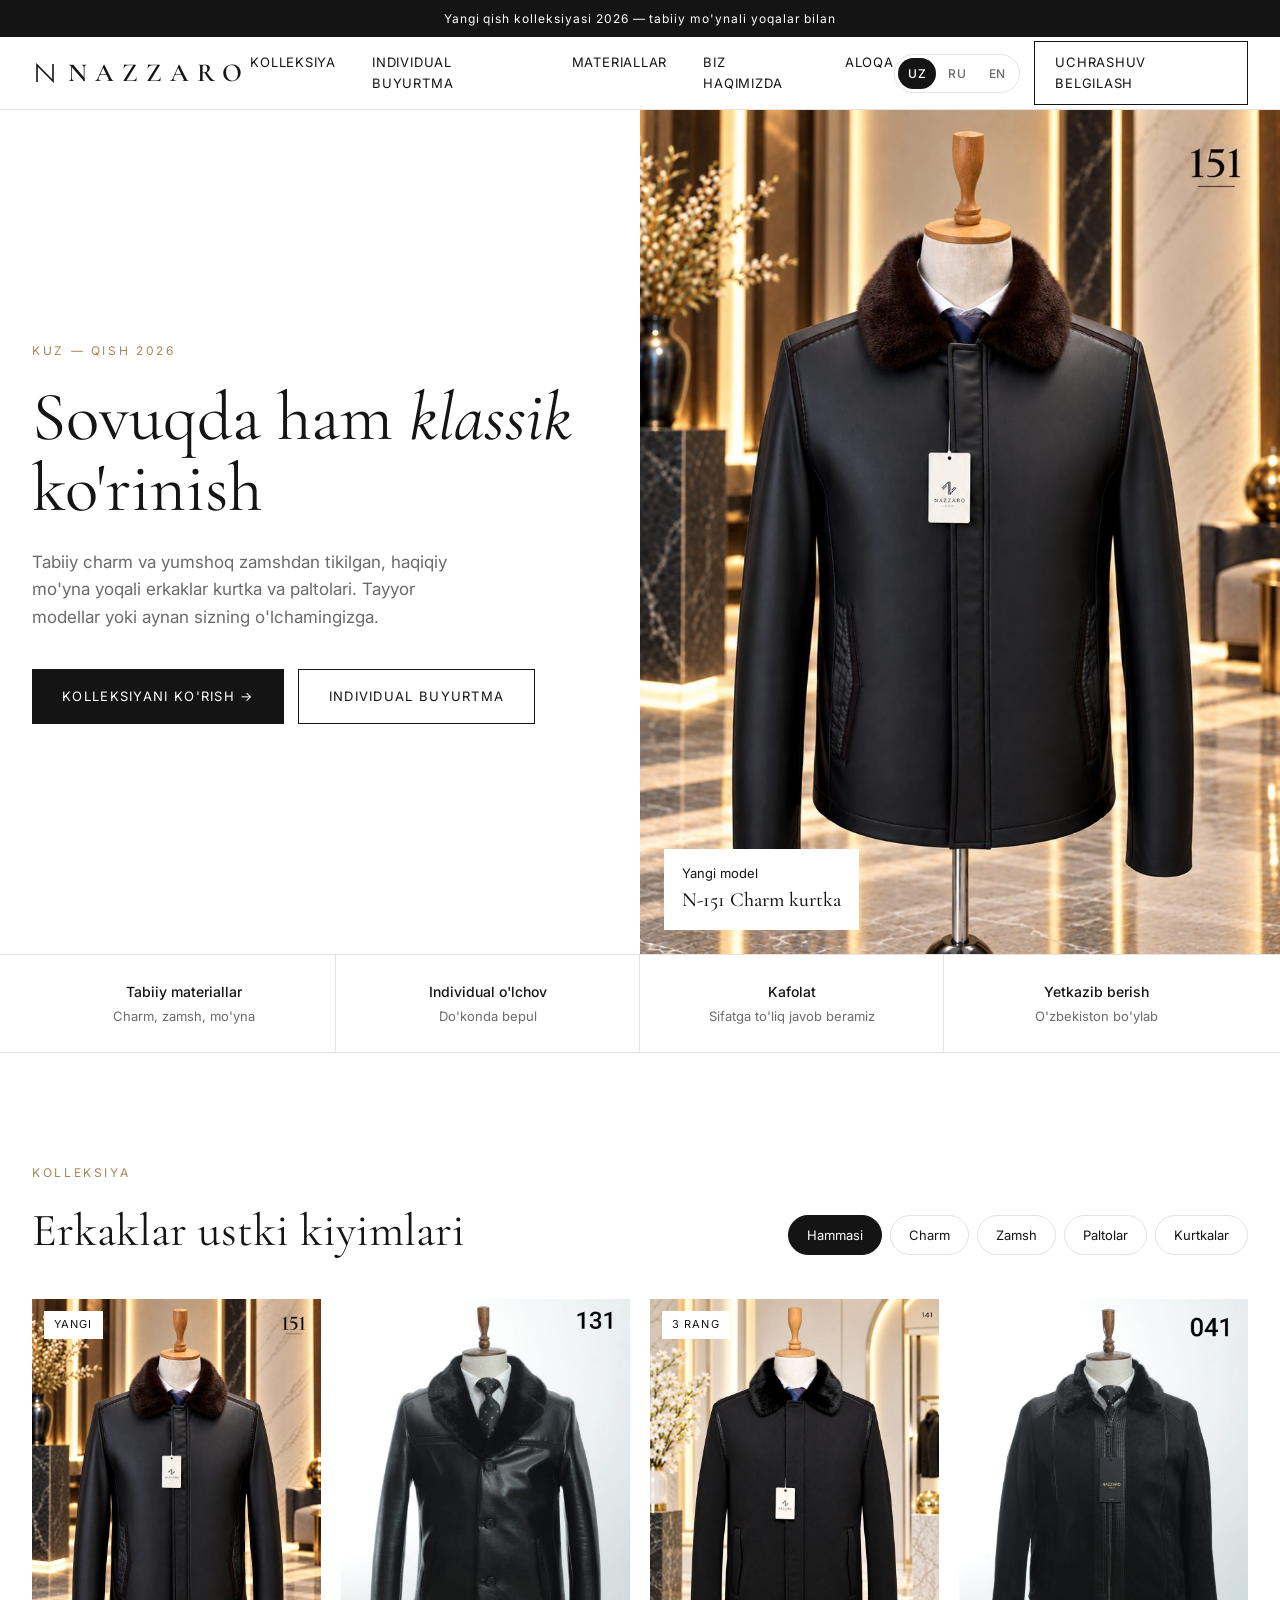
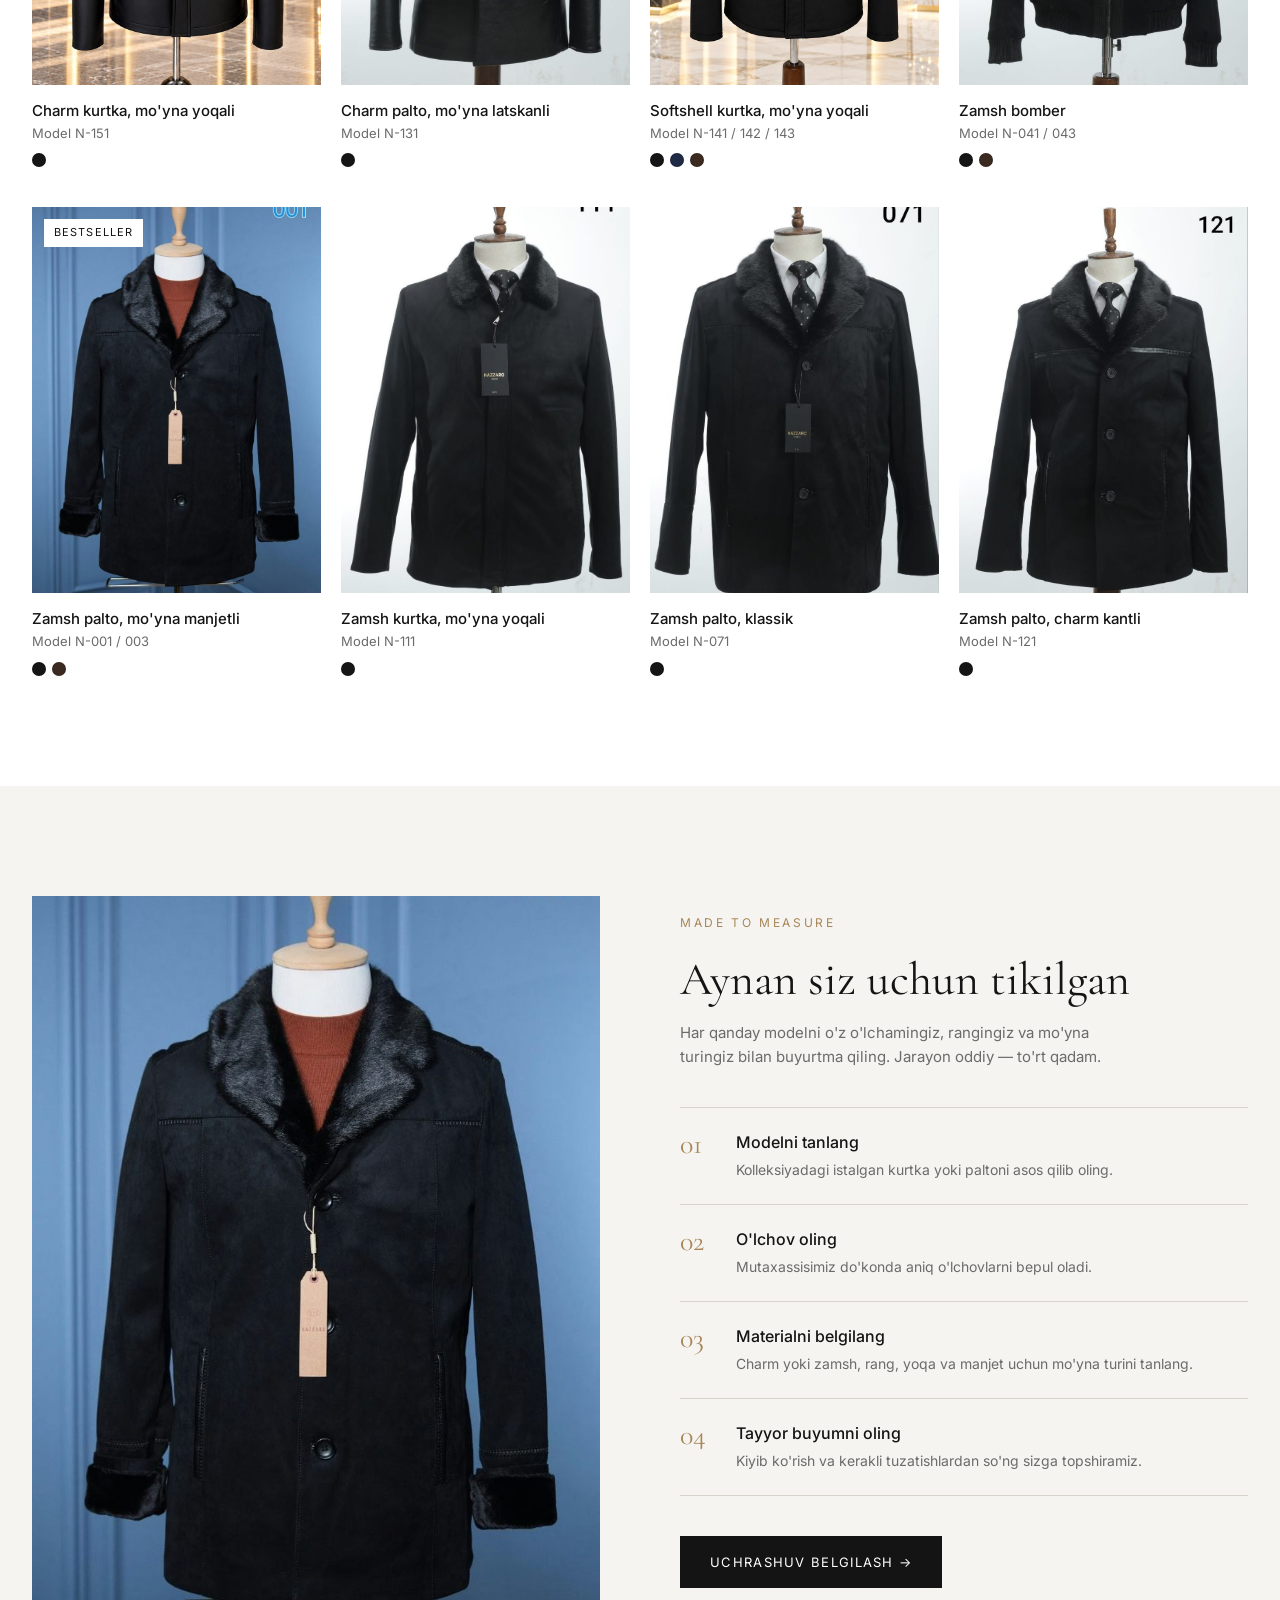
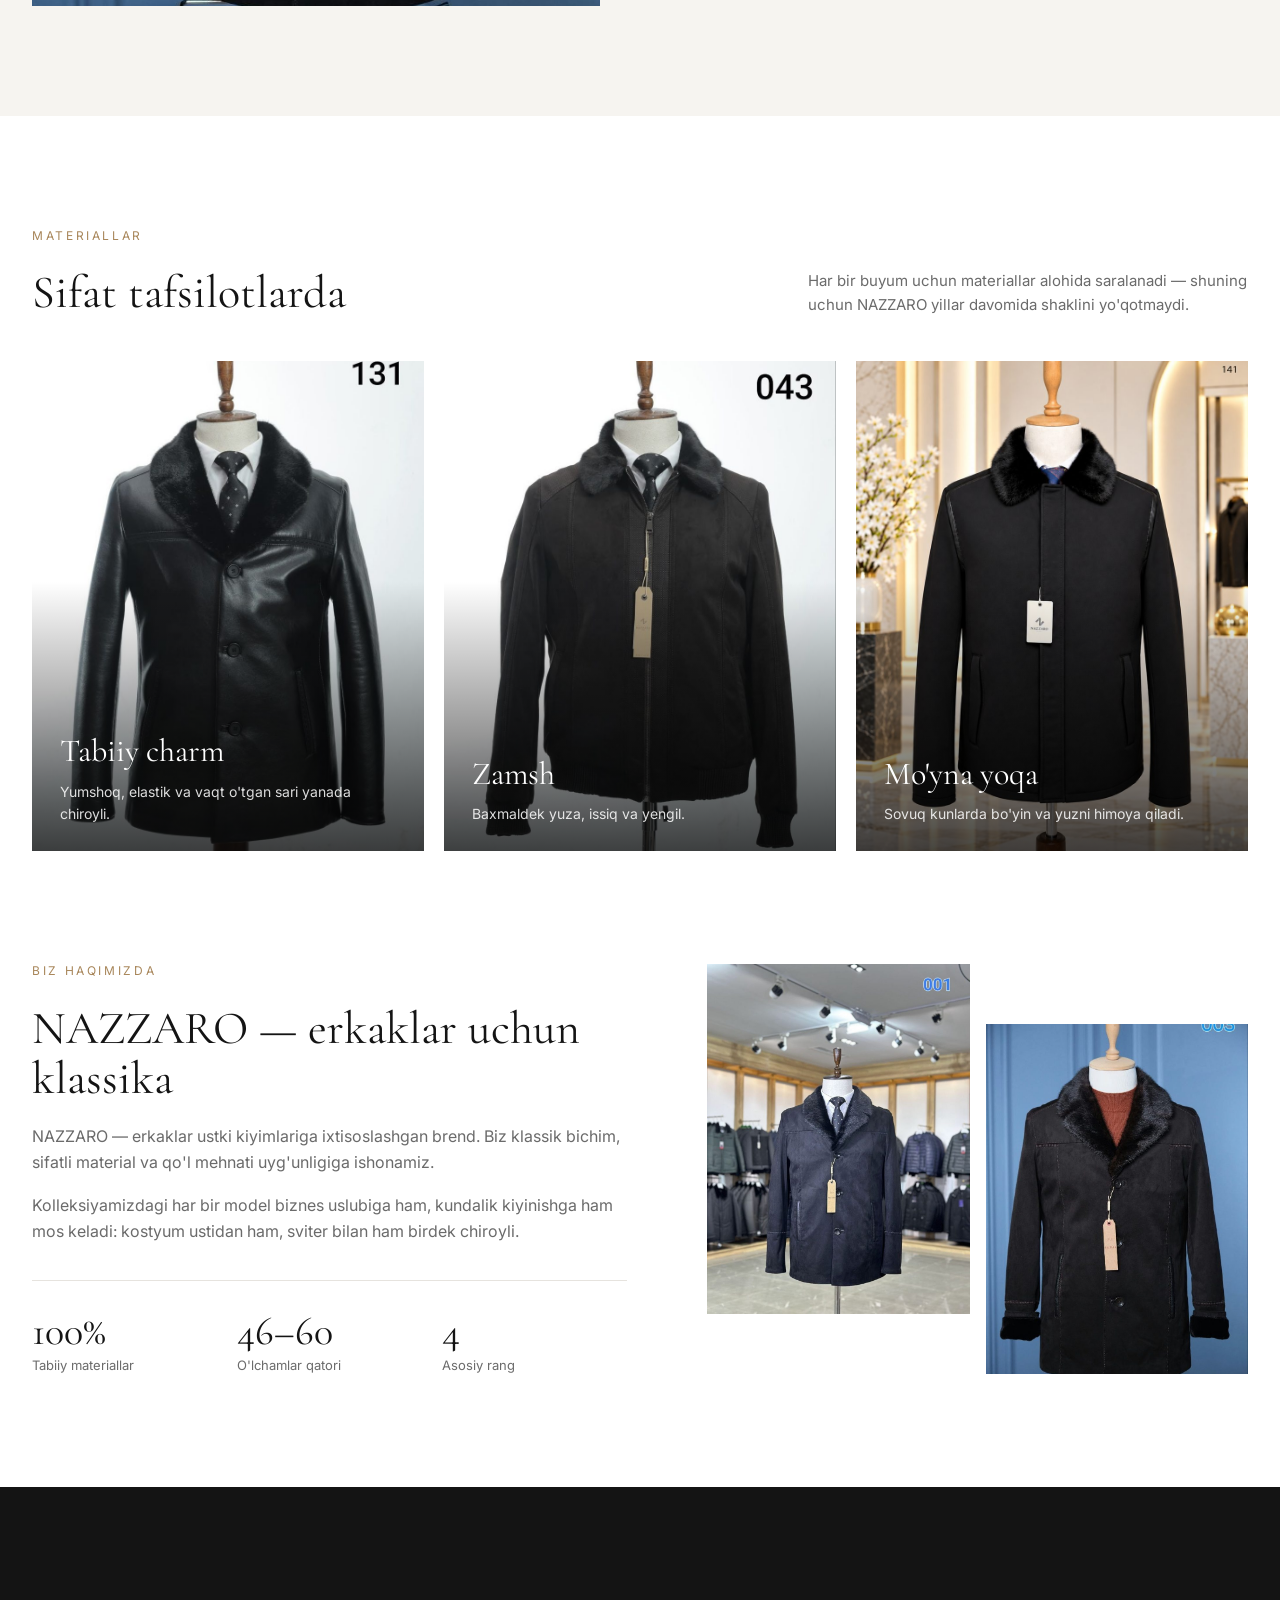
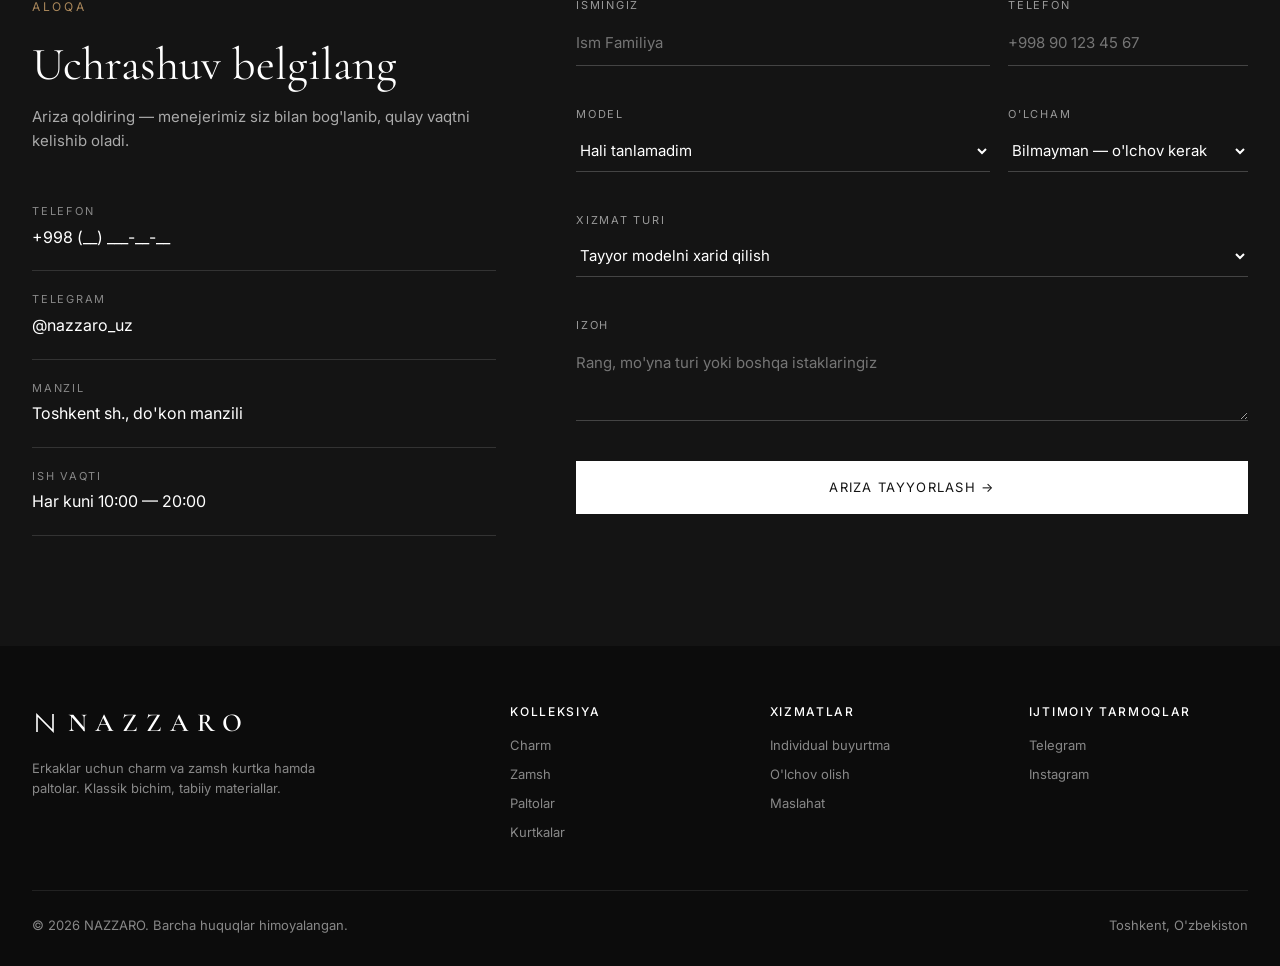
==== commit 8e40b50a: "Saytga 3 til qo'shildi: o'zbek, rus, ingliz Co-Authored-By: Claude Opus 5.5 <noreply@anthropic.com> " ====
--- a/index.html
+++ b/index.html
@@ -224,11 +224,17 @@
   .details{padding:30px 20px 40px;overflow:visible}
   form{grid-template-columns:1fr}
 }
+.langs{display:flex;gap:2px;border:1px solid var(--line);border-radius:40px;padding:3px}
+.langs button{font-size:12px;font-weight:500;letter-spacing:.06em;padding:6px 10px;border-radius:40px;color:var(--muted);transition:.2s}
+.langs button:hover{color:var(--ink)}
+.langs button.on{background:var(--ink);color:#fff}
+.nav-right{display:flex;align-items:center;gap:14px}
+@media (max-width:900px){.langs button{padding:5px 7px;font-size:11px}.nav-right{gap:12px}.logo{font-size:19px;letter-spacing:.2em;gap:7px}.logo svg{width:18px;height:18px}}
 </style>
 </head>
 <body>
 
-<div class="topbar">Yangi qish kolleksiyasi 2026 — tabiiy mo'ynali yoqalar bilan</div>
+<div class="topbar" data-i18n="topbar"></div>
 
 <header>
   <div class="wrap nav">
@@ -237,40 +243,45 @@
       NAZZARO
     </a>
     <nav class="menu" id="menu">
-      <a href="#kolleksiya">Kolleksiya</a>
-      <a href="#buyurtma">Individual buyurtma</a>
-      <a href="#materiallar">Materiallar</a>
-      <a href="#biz-haqimizda">Biz haqimizda</a>
-      <a href="#aloqa">Aloqa</a>
+      <a href="#kolleksiya" data-i18n="nav_collection"></a>
+      <a href="#buyurtma" data-i18n="nav_custom"></a>
+      <a href="#materiallar" data-i18n="nav_materials"></a>
+      <a href="#biz-haqimizda" data-i18n="nav_about"></a>
+      <a href="#aloqa" data-i18n="nav_contact"></a>
     </nav>
-    <a href="#aloqa" class="nav-cta">Uchrashuv belgilash</a>
-    <button class="burger" id="burger" aria-label="Menyu"><span></span><span></span><span></span></button>
+    <div class="nav-right">
+      <div class="langs" id="langs">
+        <button data-lang="uz">UZ</button><button data-lang="ru">RU</button><button data-lang="en">EN</button>
+      </div>
+      <a href="#aloqa" class="nav-cta" data-i18n="cta_book"></a>
+      <button class="burger" id="burger" aria-label="Menu"><span></span><span></span><span></span></button>
+    </div>
   </div>
 </header>
 
 <main id="top">
   <section class="hero">
     <div class="hero-text reveal">
-      <div class="eyebrow">Kuz — Qish 2026</div>
-      <h1>Sovuqda ham <em>klassik</em> ko'rinish</h1>
-      <p class="lead">Tabiiy charm va yumshoq zamshdan tikilgan, haqiqiy mo'yna yoqali erkaklar kurtka va paltolari. Tayyor modellar yoki aynan sizning o'lchamingizga.</p>
+      <div class="eyebrow" data-i18n="hero_eyebrow"></div>
+      <h1 data-i18n-html="hero_title"></h1>
+      <p class="lead" data-i18n="hero_lead"></p>
       <div class="btns">
-        <a href="#kolleksiya" class="btn btn-dark">Kolleksiyani ko'rish →</a>
-        <a href="#buyurtma" class="btn btn-line">Individual buyurtma</a>
+        <a href="#kolleksiya" class="btn btn-dark" data-i18n="hero_btn1"></a>
+        <a href="#buyurtma" class="btn btn-line" data-i18n="nav_custom"></a>
       </div>
     </div>
     <div class="hero-img">
-      <img src="img/151.jpg" alt="NAZZARO charm kurtka, mo'yna yoqali">
-      <div class="hero-tag">Yangi model<b>N-151 Charm kurtka</b></div>
+      <img src="img/151.jpg" alt="NAZZARO N-151">
+      <div class="hero-tag"><span data-i18n="hero_tag"></span><b data-i18n="hero_tag_name"></b></div>
     </div>
   </section>
 
   <div class="strip">
     <div class="wrap">
-      <div class="item"><b>Tabiiy materiallar</b>Charm, zamsh, mo'yna</div>
-      <div class="item"><b>Individual o'lchov</b>Do'konda bepul</div>
-      <div class="item"><b>Kafolat</b>Sifatga to'liq javob beramiz</div>
-      <div class="item"><b>Yetkazib berish</b>O'zbekiston bo'ylab</div>
+      <div class="item"><b data-i18n="f1_t"></b><span data-i18n="f1_d"></span></div>
+      <div class="item"><b data-i18n="f2_t"></b><span data-i18n="f2_d"></span></div>
+      <div class="item"><b data-i18n="f3_t"></b><span data-i18n="f3_d"></span></div>
+      <div class="item"><b data-i18n="f4_t"></b><span data-i18n="f4_d"></span></div>
     </div>
   </div>
 
@@ -278,15 +289,15 @@
     <div class="wrap">
       <div class="head reveal">
         <div>
-          <div class="eyebrow">Kolleksiya</div>
-          <h2>Erkaklar ustki kiyimlari</h2>
+          <div class="eyebrow" data-i18n="nav_collection"></div>
+          <h2 data-i18n="col_title"></h2>
         </div>
         <div class="filters" id="filters">
-          <button class="chip active" data-f="all">Hammasi</button>
-          <button class="chip" data-f="charm">Charm</button>
-          <button class="chip" data-f="zamsh">Zamsh</button>
-          <button class="chip" data-f="palto">Paltolar</button>
-          <button class="chip" data-f="kurtka">Kurtkalar</button>
+          <button class="chip active" data-f="all" data-i18n="flt_all"></button>
+          <button class="chip" data-f="charm" data-i18n="flt_leather"></button>
+          <button class="chip" data-f="zamsh" data-i18n="flt_suede"></button>
+          <button class="chip" data-f="palto" data-i18n="flt_coats"></button>
+          <button class="chip" data-f="kurtka" data-i18n="flt_jackets"></button>
         </div>
       </div>
       <div class="grid" id="grid"></div>
@@ -295,18 +306,18 @@
 
   <section class="block custom" id="buyurtma">
     <div class="wrap custom-grid">
-      <div class="custom-img reveal"><img src="img/001-b.jpg" alt="Individual buyurtma — zamsh palto"></div>
+      <div class="custom-img reveal"><img src="img/001-b.jpg" alt="NAZZARO made to measure"></div>
       <div class="reveal">
         <div class="eyebrow">Made to measure</div>
-        <h2>Aynan siz uchun tikilgan</h2>
-        <p class="sub" style="margin-top:16px">Har qanday modelni o'z o'lchamingiz, rangingiz va mo'yna turingiz bilan buyurtma qiling. Jarayon oddiy — to'rt qadam.</p>
+        <h2 data-i18n="cm_title"></h2>
+        <p class="sub" style="margin-top:16px" data-i18n="cm_sub"></p>
         <div class="steps">
-          <div class="step"><div class="n">01</div><div><h3>Modelni tanlang</h3><p>Kolleksiyadagi istalgan kurtka yoki paltoni asos qilib oling.</p></div></div>
-          <div class="step"><div class="n">02</div><div><h3>O'lchov oling</h3><p>Mutaxassisimiz do'konda aniq o'lchovlarni bepul oladi.</p></div></div>
-          <div class="step"><div class="n">03</div><div><h3>Materialni belgilang</h3><p>Charm yoki zamsh, rang, yoqa va manjet uchun mo'yna turini tanlang.</p></div></div>
-          <div class="step"><div class="n">04</div><div><h3>Tayyor buyumni oling</h3><p>Kiyib ko'rish va kerakli tuzatishlardan so'ng sizga topshiramiz.</p></div></div>
+          <div class="step"><div class="n">01</div><div><h3 data-i18n="s1_t"></h3><p data-i18n="s1_d"></p></div></div>
+          <div class="step"><div class="n">02</div><div><h3 data-i18n="s2_t"></h3><p data-i18n="s2_d"></p></div></div>
+          <div class="step"><div class="n">03</div><div><h3 data-i18n="s3_t"></h3><p data-i18n="s3_d"></p></div></div>
+          <div class="step"><div class="n">04</div><div><h3 data-i18n="s4_t"></h3><p data-i18n="s4_d"></p></div></div>
         </div>
-        <a href="#aloqa" class="btn btn-dark">Uchrashuv belgilash →</a>
+        <a href="#aloqa" class="btn btn-dark" data-i18n="cta_book_arrow"></a>
       </div>
     </div>
   </section>
@@ -314,13 +325,13 @@
   <section class="block" id="materiallar">
     <div class="wrap">
       <div class="head reveal">
-        <div><div class="eyebrow">Materiallar</div><h2>Sifat tafsilotlarda</h2></div>
-        <p class="sub">Har bir buyum uchun materiallar alohida saralanadi — shuning uchun NAZZARO yillar davomida shaklini yo'qotmaydi.</p>
+        <div><div class="eyebrow" data-i18n="nav_materials"></div><h2 data-i18n="mat_title"></h2></div>
+        <p class="sub" data-i18n="mat_sub"></p>
       </div>
       <div class="mat-grid">
-        <div class="mat reveal"><img src="img/131.jpg" alt="Tabiiy charm"><div class="t"><h3>Tabiiy charm</h3><p>Yumshoq, elastik va vaqt o'tgan sari yanada chiroyli.</p></div></div>
-        <div class="mat reveal"><img src="img/043.jpg" alt="Zamsh"><div class="t"><h3>Zamsh</h3><p>Baxmaldek yuza, issiq va yengil.</p></div></div>
-        <div class="mat reveal"><img src="img/141.jpg" alt="Mo'yna yoqa"><div class="t"><h3>Mo'yna yoqa</h3><p>Sovuq kunlarda bo'yin va yuzni himoya qiladi.</p></div></div>
+        <div class="mat reveal"><img src="img/131.jpg" alt=""><div class="t"><h3 data-i18n="m1_t"></h3><p data-i18n="m1_d"></p></div></div>
+        <div class="mat reveal"><img src="img/043.jpg" alt=""><div class="t"><h3 data-i18n="m2_t"></h3><p data-i18n="m2_d"></p></div></div>
+        <div class="mat reveal"><img src="img/141.jpg" alt=""><div class="t"><h3 data-i18n="m3_t"></h3><p data-i18n="m3_d"></p></div></div>
       </div>
     </div>
   </section>
@@ -328,19 +339,19 @@
   <section class="block" id="biz-haqimizda" style="padding-top:0">
     <div class="wrap about">
       <div class="reveal">
-        <div class="eyebrow">Biz haqimizda</div>
-        <h2>NAZZARO — erkaklar uchun klassika</h2>
-        <p style="margin-top:20px">NAZZARO — erkaklar ustki kiyimlariga ixtisoslashgan brend. Biz klassik bichim, sifatli material va qo'l mehnati uyg'unligiga ishonamiz.</p>
-        <p>Kolleksiyamizdagi har bir model biznes uslubiga ham, kundalik kiyinishga ham mos keladi: kostyum ustidan ham, sviter bilan ham birdek chiroyli.</p>
+        <div class="eyebrow" data-i18n="nav_about"></div>
+        <h2 data-i18n="ab_title"></h2>
+        <p style="margin-top:20px" data-i18n="ab_p1"></p>
+        <p data-i18n="ab_p2"></p>
         <div class="stats">
-          <div><b>100%</b><span>Tabiiy materiallar</span></div>
-          <div><b>46–60</b><span>O'lchamlar qatori</span></div>
-          <div><b>4</b><span>Asosiy rang</span></div>
+          <div><b>100%</b><span data-i18n="st1"></span></div>
+          <div><b>46–60</b><span data-i18n="st2"></span></div>
+          <div><b>4</b><span data-i18n="st3"></span></div>
         </div>
       </div>
       <div class="about-imgs reveal">
-        <img src="img/001-c.jpg" alt="NAZZARO do'koni">
-        <img src="img/003-b.jpg" alt="Jigarrang zamsh palto">
+        <img src="img/001-c.jpg" alt="">
+        <img src="img/003-b.jpg" alt="">
       </div>
     </div>
   </section>
@@ -348,30 +359,30 @@
   <section class="block contact" id="aloqa">
     <div class="wrap contact-grid">
       <div class="reveal">
-        <div class="eyebrow">Aloqa</div>
-        <h2>Uchrashuv belgilang</h2>
-        <p class="sub" style="margin-top:16px">Ariza qoldiring — menejerimiz siz bilan bog'lanib, qulay vaqtni kelishib oladi.</p>
+        <div class="eyebrow" data-i18n="nav_contact"></div>
+        <h2 data-i18n="ct_title"></h2>
+        <p class="sub" style="margin-top:16px" data-i18n="ct_sub"></p>
         <div style="margin-top:30px">
-          <div class="info-row"><small>Telefon</small><span>+998 (__) ___-__-__</span></div>
+          <div class="info-row"><small data-i18n="ct_phone"></small><span>+998 (__) ___-__-__</span></div>
           <div class="info-row"><small>Telegram</small><span>@nazzaro_uz</span></div>
-          <div class="info-row"><small>Manzil</small><span>Toshkent sh., do'kon manzili</span></div>
-          <div class="info-row"><small>Ish vaqti</small><span>Har kuni 10:00 — 20:00</span></div>
+          <div class="info-row"><small data-i18n="ct_addr"></small><span data-i18n="ct_addr_v"></span></div>
+          <div class="info-row"><small data-i18n="ct_hours"></small><span data-i18n="ct_hours_v"></span></div>
         </div>
       </div>
       <form id="form" class="reveal" novalidate>
-        <div class="field"><label for="f-name">Ismingiz</label><input id="f-name" required placeholder="Ism Familiya"></div>
-        <div class="field"><label for="f-phone">Telefon</label><input id="f-phone" type="tel" required placeholder="+998 90 123 45 67"></div>
-        <div class="field"><label for="f-model">Model</label><select id="f-model"></select></div>
-        <div class="field"><label for="f-size">O'lcham</label><select id="f-size"><option value="">Bilmayman — o'lchov kerak</option></select></div>
-        <div class="field full"><label for="f-type">Xizmat turi</label><select id="f-type"><option>Tayyor modelni xarid qilish</option><option>Individual buyurtma (o'lchov bilan)</option><option>Maslahat olish</option></select></div>
-        <div class="field full"><label for="f-msg">Izoh</label><textarea id="f-msg" placeholder="Rang, mo'yna turi yoki boshqa istaklaringiz"></textarea></div>
-        <div class="field full"><button class="btn btn-light" type="submit">Ariza tayyorlash →</button></div>
+        <div class="field"><label for="f-name" data-i18n="fm_name"></label><input id="f-name" required data-i18n-ph="fm_name_ph"></div>
+        <div class="field"><label for="f-phone" data-i18n="ct_phone"></label><input id="f-phone" type="tel" required placeholder="+998 90 123 45 67"></div>
+        <div class="field"><label for="f-model" data-i18n="fm_model"></label><select id="f-model"></select></div>
+        <div class="field"><label for="f-size" data-i18n="fm_size"></label><select id="f-size"></select></div>
+        <div class="field full"><label for="f-type" data-i18n="fm_type"></label><select id="f-type"></select></div>
+        <div class="field full"><label for="f-msg" data-i18n="fm_msg"></label><textarea id="f-msg" data-i18n-ph="fm_msg_ph"></textarea></div>
+        <div class="field full"><button class="btn btn-light" type="submit" data-i18n="fm_submit"></button></div>
         <div class="result" id="result">
-          Arizangiz tayyor. Uni Telegram orqali yuboring yoki nusxa oling:
+          <span data-i18n="fm_ready"></span>
           <pre id="result-text"></pre>
           <div class="acts">
-            <a id="tg-link" href="#" target="_blank" rel="noopener">Telegram orqali yuborish</a>
-            <button type="button" id="copy-btn">Nusxa olish</button>
+            <a id="tg-link" href="#" target="_blank" rel="noopener" data-i18n="fm_tg"></a>
+            <button type="button" id="copy-btn" data-i18n="fm_copy"></button>
           </div>
         </div>
       </form>
@@ -384,20 +395,20 @@
     <div class="foot">
       <div>
         <div class="logo"><svg viewBox="0 0 26 26" fill="none" stroke="currentColor" stroke-width="1.6"><path d="M5 22V5l16 16V4"/></svg>NAZZARO</div>
-        <p style="max-width:300px">Erkaklar uchun charm va zamsh kurtka hamda paltolar. Klassik bichim, tabiiy materiallar.</p>
-      </div>
-      <div><h4>Kolleksiya</h4><ul><li><a href="#kolleksiya" data-go="charm">Charm</a></li><li><a href="#kolleksiya" data-go="zamsh">Zamsh</a></li><li><a href="#kolleksiya" data-go="palto">Paltolar</a></li><li><a href="#kolleksiya" data-go="kurtka">Kurtkalar</a></li></ul></div>
-      <div><h4>Xizmatlar</h4><ul><li><a href="#buyurtma">Individual buyurtma</a></li><li><a href="#aloqa">O'lchov olish</a></li><li><a href="#aloqa">Maslahat</a></li></ul></div>
-      <div><h4>Ijtimoiy tarmoqlar</h4><ul><li><a href="#aloqa">Telegram</a></li><li><a href="#aloqa">Instagram</a></li></ul></div>
-    </div>
-    <div class="copy"><span>© 2026 NAZZARO. Barcha huquqlar himoyalangan.</span><span>Toshkent, O'zbekiston</span></div>
+        <p style="max-width:300px" data-i18n="ft_about"></p>
+      </div>
+      <div><h4 data-i18n="nav_collection"></h4><ul><li><a href="#kolleksiya" data-go="charm" data-i18n="flt_leather"></a></li><li><a href="#kolleksiya" data-go="zamsh" data-i18n="flt_suede"></a></li><li><a href="#kolleksiya" data-go="palto" data-i18n="flt_coats"></a></li><li><a href="#kolleksiya" data-go="kurtka" data-i18n="flt_jackets"></a></li></ul></div>
+      <div><h4 data-i18n="ft_services"></h4><ul><li><a href="#buyurtma" data-i18n="nav_custom"></a></li><li><a href="#aloqa" data-i18n="ft_measure"></a></li><li><a href="#aloqa" data-i18n="ft_consult"></a></li></ul></div>
+      <div><h4 data-i18n="ft_social"></h4><ul><li><a href="#aloqa">Telegram</a></li><li><a href="#aloqa">Instagram</a></li></ul></div>
+    </div>
+    <div class="copy"><span data-i18n="ft_rights"></span><span data-i18n="ft_city"></span></div>
   </div>
 </footer>
 
 <div class="modal" id="modal" aria-hidden="true">
   <div class="backdrop" data-close></div>
   <div class="panel" role="dialog" aria-modal="true">
-    <button class="close" data-close aria-label="Yopish">×</button>
+    <button class="close" data-close aria-label="Close">×</button>
     <div class="gallery">
       <div class="big"><img id="m-big" alt=""></div>
       <div class="thumbs" id="m-thumbs"></div>
@@ -406,143 +417,271 @@
       <div class="code" id="m-code"></div>
       <h3 id="m-name"></h3>
       <p class="desc" id="m-desc"></p>
-      <div class="opt-label">Rang <span id="m-color-name"></span></div>
+      <div class="opt-label"><span style="color:inherit;letter-spacing:.12em;text-transform:uppercase" data-i18n="md_color"></span> <span id="m-color-name"></span></div>
       <div class="colors" id="m-colors"></div>
-      <div class="opt-label">O'lcham <span>Aniq o'lcham uchun do'konga keling</span></div>
+      <div class="opt-label"><span style="color:inherit;letter-spacing:.12em;text-transform:uppercase" data-i18n="md_size"></span> <span data-i18n="md_size_hint"></span></div>
       <div class="sizes" id="m-sizes"></div>
-      <div class="hint" id="m-hint">Iltimos, o'lchamni tanlang</div>
-      <button class="btn btn-dark" id="m-order">Buyurtma berish</button>
-      <button class="btn btn-line" id="m-custom">Individual o'lchov bilan</button>
+      <div class="hint" id="m-hint" data-i18n="md_pick"></div>
+      <button class="btn btn-dark" id="m-order" data-i18n="md_order"></button>
+      <button class="btn btn-line" id="m-custom" data-i18n="md_custom"></button>
       <ul class="spec" id="m-spec"></ul>
     </div>
   </div>
 </div>
 
 <script>
+const T={
+uz:{
+ title:"NAZZARO — Erkaklar ustki kiyimlari",
+ topbar:"Yangi qish kolleksiyasi 2026 — tabiiy mo'ynali yoqalar bilan",
+ nav_collection:"Kolleksiya",nav_custom:"Individual buyurtma",nav_materials:"Materiallar",nav_about:"Biz haqimizda",nav_contact:"Aloqa",
+ cta_book:"Uchrashuv belgilash",cta_book_arrow:"Uchrashuv belgilash →",
+ hero_eyebrow:"Kuz — Qish 2026",hero_title:"Sovuqda ham <em>klassik</em> ko'rinish",
+ hero_lead:"Tabiiy charm va yumshoq zamshdan tikilgan, haqiqiy mo'yna yoqali erkaklar kurtka va paltolari. Tayyor modellar yoki aynan sizning o'lchamingizga.",
+ hero_btn1:"Kolleksiyani ko'rish →",hero_tag:"Yangi model",hero_tag_name:"N-151 Charm kurtka",
+ f1_t:"Tabiiy materiallar",f1_d:"Charm, zamsh, mo'yna",f2_t:"Individual o'lchov",f2_d:"Do'konda bepul",f3_t:"Kafolat",f3_d:"Sifatga to'liq javob beramiz",f4_t:"Yetkazib berish",f4_d:"O'zbekiston bo'ylab",
+ col_title:"Erkaklar ustki kiyimlari",flt_all:"Hammasi",flt_leather:"Charm",flt_suede:"Zamsh",flt_coats:"Paltolar",flt_jackets:"Kurtkalar",
+ card_more:"Batafsil ko'rish",card_model:"Model",
+ cm_title:"Aynan siz uchun tikilgan",cm_sub:"Har qanday modelni o'z o'lchamingiz, rangingiz va mo'yna turingiz bilan buyurtma qiling. Jarayon oddiy — to'rt qadam.",
+ s1_t:"Modelni tanlang",s1_d:"Kolleksiyadagi istalgan kurtka yoki paltoni asos qilib oling.",
+ s2_t:"O'lchov oling",s2_d:"Mutaxassisimiz do'konda aniq o'lchovlarni bepul oladi.",
+ s3_t:"Materialni belgilang",s3_d:"Charm yoki zamsh, rang, yoqa va manjet uchun mo'yna turini tanlang.",
+ s4_t:"Tayyor buyumni oling",s4_d:"Kiyib ko'rish va kerakli tuzatishlardan so'ng sizga topshiramiz.",
+ mat_title:"Sifat tafsilotlarda",mat_sub:"Har bir buyum uchun materiallar alohida saralanadi — shuning uchun NAZZARO yillar davomida shaklini yo'qotmaydi.",
+ m1_t:"Tabiiy charm",m1_d:"Yumshoq, elastik va vaqt o'tgan sari yanada chiroyli.",m2_t:"Zamsh",m2_d:"Baxmaldek yuza, issiq va yengil.",m3_t:"Mo'yna yoqa",m3_d:"Sovuq kunlarda bo'yin va yuzni himoya qiladi.",
+ ab_title:"NAZZARO — erkaklar uchun klassika",
+ ab_p1:"NAZZARO — erkaklar ustki kiyimlariga ixtisoslashgan brend. Biz klassik bichim, sifatli material va qo'l mehnati uyg'unligiga ishonamiz.",
+ ab_p2:"Kolleksiyamizdagi har bir model biznes uslubiga ham, kundalik kiyinishga ham mos keladi: kostyum ustidan ham, sviter bilan ham birdek chiroyli.",
+ st1:"Tabiiy materiallar",st2:"O'lchamlar qatori",st3:"Asosiy rang",
+ ct_title:"Uchrashuv belgilang",ct_sub:"Ariza qoldiring — menejerimiz siz bilan bog'lanib, qulay vaqtni kelishib oladi.",
+ ct_phone:"Telefon",ct_addr:"Manzil",ct_addr_v:"Toshkent sh., do'kon manzili",ct_hours:"Ish vaqti",ct_hours_v:"Har kuni 10:00 — 20:00",
+ fm_name:"Ismingiz",fm_name_ph:"Ism Familiya",fm_model:"Model",fm_size:"O'lcham",fm_type:"Xizmat turi",fm_msg:"Izoh",fm_msg_ph:"Rang, mo'yna turi yoki boshqa istaklaringiz",
+ fm_submit:"Ariza tayyorlash →",fm_ready:"Arizangiz tayyor. Uni Telegram orqali yuboring yoki nusxa oling:",fm_tg:"Telegram orqali yuborish",fm_copy:"Nusxa olish",fm_copied:"Nusxa olindi ✓",fm_copy_fail:"Matnni qo'lda belgilang",
+ fm_no_model:"Hali tanlamadim",fm_no_size:"Bilmayman — o'lchov kerak",
+ types:["Tayyor modelni xarid qilish","Individual buyurtma (o'lchov bilan)","Maslahat olish"],
+ msg_head:"NAZZARO — yangi ariza",msg_name:"Ism",msg_model:"Model",msg_size:"O'lcham",msg_type:"Xizmat",msg_note:"Izoh",msg_none:"tanlanmagan",msg_measure:"o'lchov kerak",
+ ft_about:"Erkaklar uchun charm va zamsh kurtka hamda paltolar. Klassik bichim, tabiiy materiallar.",
+ ft_services:"Xizmatlar",ft_measure:"O'lchov olish",ft_consult:"Maslahat",ft_social:"Ijtimoiy tarmoqlar",ft_rights:"© 2026 NAZZARO. Barcha huquqlar himoyalangan.",ft_city:"Toshkent, O'zbekiston",
+ md_color:"Rang",md_size:"O'lcham",md_size_hint:"Aniq o'lcham uchun do'konga keling",md_pick:"Iltimos, o'lchamni tanlang",md_order:"Buyurtma berish",md_custom:"Individual o'lchov bilan",
+ sp_material:"Material",sp_collar:"Yoqa",sp_fast:"Yopilishi",sp_sizes:"O'lchamlar",
+ colors:{black:"Qora",brown:"To'q jigarrang",navy:"To'q ko'k"},
+ badges:{new:"Yangi",c3:"3 rang",best:"Bestseller"}
+},
+ru:{
+ title:"NAZZARO — Мужская верхняя одежда",
+ topbar:"Новая зимняя коллекция 2026 — с натуральными меховыми воротниками",
+ nav_collection:"Коллекция",nav_custom:"Индивидуальный пошив",nav_materials:"Материалы",nav_about:"О нас",nav_contact:"Контакты",
+ cta_book:"Записаться",cta_book_arrow:"Записаться на примерку →",
+ hero_eyebrow:"Осень — Зима 2026",hero_title:"<em>Классика</em>, которой не страшен холод",
+ hero_lead:"Мужские куртки и пальто из натуральной кожи и мягкой замши с воротниками из натурального меха. Готовые модели или пошив точно по вашим меркам.",
+ hero_btn1:"Смотреть коллекцию →",hero_tag:"Новинка",hero_tag_name:"N-151 Кожаная куртка",
+ f1_t:"Натуральные материалы",f1_d:"Кожа, замша, мех",f2_t:"Индивидуальные мерки",f2_d:"Бесплатно в магазине",f3_t:"Гарантия",f3_d:"Полностью отвечаем за качество",f4_t:"Доставка",f4_d:"По всему Узбекистану",
+ col_title:"Мужская верхняя одежда",flt_all:"Все",flt_leather:"Кожа",flt_suede:"Замша",flt_coats:"Пальто",flt_jackets:"Куртки",
+ card_more:"Подробнее",card_model:"Модель",
+ cm_title:"Сшито специально для вас",cm_sub:"Закажите любую модель по своим меркам, в нужном цвете и с выбранным мехом. Всё просто — четыре шага.",
+ s1_t:"Выберите модель",s1_d:"Возьмите за основу любую куртку или пальто из коллекции.",
+ s2_t:"Снимите мерки",s2_d:"Наш специалист бесплатно снимет точные мерки в магазине.",
+ s3_t:"Выберите материалы",s3_d:"Кожа или замша, цвет, мех для воротника и манжет.",
+ s4_t:"Получите готовое изделие",s4_d:"После примерки и необходимой подгонки мы передадим его вам.",
+ mat_title:"Качество в деталях",mat_sub:"Материалы для каждого изделия отбираются отдельно — поэтому NAZZARO годами сохраняет форму.",
+ m1_t:"Натуральная кожа",m1_d:"Мягкая, эластичная и с годами становится только красивее.",m2_t:"Замша",m2_d:"Бархатистая поверхность, тёплая и лёгкая.",m3_t:"Меховой воротник",m3_d:"Защищает шею и лицо в морозные дни.",
+ ab_title:"NAZZARO — классика для мужчин",
+ ab_p1:"NAZZARO — бренд, специализирующийся на мужской верхней одежде. Мы верим в сочетание классического кроя, качественных материалов и ручной работы.",
+ ab_p2:"Каждая модель коллекции подходит и для делового стиля, и для повседневной носки: одинаково хорошо смотрится поверх костюма и со свитером.",
+ st1:"Натуральные материалы",st2:"Размерный ряд",st3:"Основных цвета",
+ ct_title:"Запишитесь на визит",ct_sub:"Оставьте заявку — менеджер свяжется с вами и согласует удобное время.",
+ ct_phone:"Телефон",ct_addr:"Адрес",ct_addr_v:"г. Ташкент, адрес магазина",ct_hours:"Часы работы",ct_hours_v:"Ежедневно 10:00 — 20:00",
+ fm_name:"Ваше имя",fm_name_ph:"Имя Фамилия",fm_model:"Модель",fm_size:"Размер",fm_type:"Тип услуги",fm_msg:"Комментарий",fm_msg_ph:"Цвет, вид меха или другие пожелания",
+ fm_submit:"Сформировать заявку →",fm_ready:"Заявка готова. Отправьте её через Telegram или скопируйте:",fm_tg:"Отправить в Telegram",fm_copy:"Копировать",fm_copied:"Скопировано ✓",fm_copy_fail:"Выделите текст вручную",
+ fm_no_model:"Ещё не выбрал",fm_no_size:"Не знаю — нужны мерки",
+ types:["Покупка готовой модели","Индивидуальный пошив (с мерками)","Консультация"],
+ msg_head:"NAZZARO — новая заявка",msg_name:"Имя",msg_model:"Модель",msg_size:"Размер",msg_type:"Услуга",msg_note:"Комментарий",msg_none:"не выбрана",msg_measure:"нужны мерки",
+ ft_about:"Мужские кожаные и замшевые куртки и пальто. Классический крой, натуральные материалы.",
+ ft_services:"Услуги",ft_measure:"Снятие мерок",ft_consult:"Консультация",ft_social:"Соцсети",ft_rights:"© 2026 NAZZARO. Все права защищены.",ft_city:"Ташкент, Узбекистан",
+ md_color:"Цвет",md_size:"Размер",md_size_hint:"Для точного размера приходите в магазин",md_pick:"Пожалуйста, выберите размер",md_order:"Оформить заказ",md_custom:"Пошив по меркам",
+ sp_material:"Материал",sp_collar:"Воротник",sp_fast:"Застёжка",sp_sizes:"Размеры",
+ colors:{black:"Чёрный",brown:"Тёмно-коричневый",navy:"Тёмно-синий"},
+ badges:{new:"Новинка",c3:"3 цвета",best:"Бестселлер"}
+},
+en:{
+ title:"NAZZARO — Men's Outerwear",
+ topbar:"New Winter Collection 2026 — with natural fur collars",
+ nav_collection:"Collection",nav_custom:"Made to measure",nav_materials:"Materials",nav_about:"About",nav_contact:"Contact",
+ cta_book:"Book a fitting",cta_book_arrow:"Book a fitting →",
+ hero_eyebrow:"Fall — Winter 2026",hero_title:"<em>Classic</em> style, even in the cold",
+ hero_lead:"Men's jackets and coats in natural leather and soft suede, finished with genuine fur collars. Ready to wear, or made to your exact measurements.",
+ hero_btn1:"Shop the collection →",hero_tag:"New arrival",hero_tag_name:"N-151 Leather jacket",
+ f1_t:"Natural materials",f1_d:"Leather, suede, fur",f2_t:"Personal fitting",f2_d:"Free in store",f3_t:"Guarantee",f3_d:"We stand behind our quality",f4_t:"Delivery",f4_d:"Across Uzbekistan",
+ col_title:"Men's outerwear",flt_all:"All",flt_leather:"Leather",flt_suede:"Suede",flt_coats:"Coats",flt_jackets:"Jackets",
+ card_more:"View details",card_model:"Model",
+ cm_title:"Made just for you",cm_sub:"Order any model in your size, colour and choice of fur. It's simple — four steps.",
+ s1_t:"Choose a model",s1_d:"Start from any jacket or coat in the collection.",
+ s2_t:"Get measured",s2_d:"Our specialist takes your exact measurements in store, free of charge.",
+ s3_t:"Pick your materials",s3_d:"Leather or suede, colour, and fur for the collar and cuffs.",
+ s4_t:"Collect your piece",s4_d:"After a fitting and any adjustments, it's ready for you.",
+ mat_title:"Quality in the details",mat_sub:"Materials are selected piece by piece — which is why NAZZARO keeps its shape for years.",
+ m1_t:"Natural leather",m1_d:"Soft, supple, and only gets better with time.",m2_t:"Suede",m2_d:"Velvety surface, warm and light.",m3_t:"Fur collar",m3_d:"Shields your neck and face on frosty days.",
+ ab_title:"NAZZARO — classics for men",
+ ab_p1:"NAZZARO is a brand dedicated to men's outerwear. We believe in the balance of classic tailoring, quality materials and handcraft.",
+ ab_p2:"Every model works for both business and everyday wear — equally sharp over a suit or with a sweater.",
+ st1:"Natural materials",st2:"Size range",st3:"Core colours",
+ ct_title:"Book a visit",ct_sub:"Leave a request — our manager will contact you to arrange a convenient time.",
+ ct_phone:"Phone",ct_addr:"Address",ct_addr_v:"Tashkent, store address",ct_hours:"Opening hours",ct_hours_v:"Daily 10:00 — 20:00",
+ fm_name:"Your name",fm_name_ph:"First and last name",fm_model:"Model",fm_size:"Size",fm_type:"Service",fm_msg:"Comment",fm_msg_ph:"Colour, type of fur or other wishes",
+ fm_submit:"Prepare request →",fm_ready:"Your request is ready. Send it via Telegram or copy it:",fm_tg:"Send via Telegram",fm_copy:"Copy",fm_copied:"Copied ✓",fm_copy_fail:"Select the text manually",
+ fm_no_model:"Not chosen yet",fm_no_size:"Not sure — need measuring",
+ types:["Buy a ready-made model","Made to measure (with fitting)","Consultation"],
+ msg_head:"NAZZARO — new request",msg_name:"Name",msg_model:"Model",msg_size:"Size",msg_type:"Service",msg_note:"Comment",msg_none:"not chosen",msg_measure:"needs measuring",
+ ft_about:"Men's leather and suede jackets and coats. Classic tailoring, natural materials.",
+ ft_services:"Services",ft_measure:"Measuring",ft_consult:"Consultation",ft_social:"Social media",ft_rights:"© 2026 NAZZARO. All rights reserved.",ft_city:"Tashkent, Uzbekistan",
+ md_color:"Colour",md_size:"Size",md_size_hint:"Visit the store for an exact fit",md_pick:"Please choose a size",md_order:"Place order",md_custom:"Made to measure",
+ sp_material:"Material",sp_collar:"Collar",sp_fast:"Fastening",sp_sizes:"Sizes",
+ colors:{black:"Black",brown:"Dark brown",navy:"Navy"},
+ badges:{new:"New",c3:"3 colours",best:"Bestseller"}
+}};
+
 const SIZES=["46","48","50","52","54","56","58","60"];
-const C={black:{n:"Qora",h:"#151515"},brown:{n:"To'q jigarrang",h:"#3b2a20"},navy:{n:"To'q ko'k",h:"#1f2a44"}};
+const HEX={black:"#151515",brown:"#3b2a20",navy:"#1f2a44"};
 const PRODUCTS=[
- {id:"151",name:"Charm kurtka, mo'yna yoqali",cat:["charm","kurtka"],badge:"Yangi",
-  desc:"Silliq tabiiy charmdan tikilgan klassik kurtka. Yashirin zamokli planka, jigarrang mo'yna yoqa va to'qilgan naqshli cho'ntaklar.",
-  material:"Tabiiy charm",collar:"Jigarrang mo'yna",fast:"Yashirin zamok",
-  colors:[{c:"black",imgs:["151"]}]},
- {id:"131",name:"Charm palto, mo'yna latskanli",cat:["charm","palto"],
-  desc:"Yaltiroq tabiiy charmdan klassik palto. Uch tugmali, keng mo'yna latskan va bezakli kokilka chiziqlari.",
-  material:"Tabiiy charm",collar:"Mo'yna latskan",fast:"3 ta tugma",
-  colors:[{c:"black",imgs:["131"]}]},
- {id:"141",name:"Softshell kurtka, mo'yna yoqali",cat:["kurtka"],badge:"3 rang",
-  desc:"Zich, shamol o'tkazmaydigan matodan tikilgan zamonaviy kurtka. Yelka va cho'ntaklarda charm kant, ajraladigan mo'yna yoqa.",
-  material:"Softshell mato + charm kant",collar:"Mo'yna",fast:"Yashirin zamok",
-  colors:[{c:"black",code:"141",imgs:["141"]},{c:"navy",code:"142",imgs:["142"]},{c:"brown",code:"143",imgs:["143"]}]},
- {id:"041",name:"Zamsh bomber",cat:["zamsh","kurtka"],
-  desc:"Sportiv-klassik bomber: zamsh panellar, naqshli charm qo'shimchalar, to'qilgan manjet va etak.",
-  material:"Zamsh + naqshli charm",collar:"Mo'yna",fast:"Ochiq zamok",
-  colors:[{c:"black",code:"041",imgs:["041"]},{c:"brown",code:"043",imgs:["043"]}]},
- {id:"001",name:"Zamsh palto, mo'yna manjetli",cat:["zamsh","palto"],badge:"Bestseller",
-  desc:"Mo'yna latskan va qayiriladigan mo'yna manjetli zamsh palto. Ichki issiq astar bilan qahraton qishga mo'ljallangan.",
-  material:"Zamsh, mo'yna astar",collar:"Mo'yna latskan",fast:"3 ta tugma",
-  colors:[{c:"black",code:"001",imgs:["001-b","001-c"]},{c:"brown",code:"003",imgs:["003-b","003-a"]}]},
- {id:"111",name:"Zamsh kurtka, mo'yna yoqali",cat:["zamsh","kurtka"],
-  desc:"Minimalistik zamsh kurtka: yashirin zamok, tor mo'yna yoqa va to'qilgan kantli cho'ntaklar.",
-  material:"Zamsh",collar:"Mo'yna",fast:"Yashirin zamok",
-  colors:[{c:"black",imgs:["111"]}]},
- {id:"071",name:"Zamsh palto, klassik",cat:["zamsh","palto"],
-  desc:"Keng mo'yna latskanli klassik palto. Ko'krak va yenglarda bezakli tikuv, charm kantli cho'ntaklar.",
-  material:"Zamsh",collar:"Mo'yna latskan",fast:"3 ta tugma",
-  colors:[{c:"black",imgs:["071"]}]},
- {id:"121",name:"Zamsh palto, charm kantli",cat:["zamsh","palto"],
-  desc:"Ko'krak qismida charm kant bilan bezatilgan zamsh palto. Qat'iy siluet, mo'yna latskan.",
-  material:"Zamsh + charm kant",collar:"Mo'yna latskan",fast:"3 ta tugma",
-  colors:[{c:"black",imgs:["121"]}]}
+ {id:"151",cat:["charm","kurtka"],badge:"new",colors:[{c:"black",imgs:["151"]}],
+  uz:{n:"Charm kurtka, mo'yna yoqali",d:"Silliq tabiiy charmdan tikilgan klassik kurtka. Yashirin zamokli planka, jigarrang mo'yna yoqa va to'qilgan naqshli cho'ntaklar.",m:"Tabiiy charm",c:"Jigarrang mo'yna",f:"Yashirin zamok"},
+  ru:{n:"Кожаная куртка с меховым воротником",d:"Классическая куртка из гладкой натуральной кожи. Планка со скрытой молнией, коричневый меховой воротник и карманы с плетёной отделкой.",m:"Натуральная кожа",c:"Коричневый мех",f:"Скрытая молния"},
+  en:{n:"Leather jacket with fur collar",d:"A classic jacket in smooth natural leather. Concealed zip placket, brown fur collar and pockets with woven detailing.",m:"Natural leather",c:"Brown fur",f:"Concealed zip"}},
+ {id:"131",cat:["charm","palto"],colors:[{c:"black",imgs:["131"]}],
+  uz:{n:"Charm palto, mo'yna latskanli",d:"Yaltiroq tabiiy charmdan klassik palto. Uch tugmali, keng mo'yna latskan va bezakli kokilka chiziqlari.",m:"Tabiiy charm",c:"Mo'yna latskan",f:"3 ta tugma"},
+  ru:{n:"Кожаное пальто с меховыми лацканами",d:"Классическое пальто из глянцевой натуральной кожи. Три пуговицы, широкие меховые лацканы и декоративная строчка.",m:"Натуральная кожа",c:"Меховые лацканы",f:"3 пуговицы"},
+  en:{n:"Leather coat with fur lapels",d:"A classic coat in glossy natural leather. Three buttons, wide fur lapels and decorative stitching.",m:"Natural leather",c:"Fur lapels",f:"3 buttons"}},
+ {id:"141",cat:["kurtka"],badge:"c3",colors:[{c:"black",code:"141",imgs:["141"]},{c:"navy",code:"142",imgs:["142"]},{c:"brown",code:"143",imgs:["143"]}],
+  uz:{n:"Softshell kurtka, mo'yna yoqali",d:"Zich, shamol o'tkazmaydigan matodan tikilgan zamonaviy kurtka. Yelka va cho'ntaklarda charm kant, ajraladigan mo'yna yoqa.",m:"Softshell mato + charm kant",c:"Mo'yna",f:"Yashirin zamok"},
+  ru:{n:"Куртка софтшелл с меховым воротником",d:"Современная куртка из плотной ветрозащитной ткани. Кожаный кант на плечах и карманах, съёмный меховой воротник.",m:"Софтшелл + кожаный кант",c:"Мех",f:"Скрытая молния"},
+  en:{n:"Softshell jacket with fur collar",d:"A modern jacket in dense, windproof fabric. Leather piping on the shoulders and pockets, detachable fur collar.",m:"Softshell + leather piping",c:"Fur",f:"Concealed zip"}},
+ {id:"041",cat:["zamsh","kurtka"],colors:[{c:"black",code:"041",imgs:["041"]},{c:"brown",code:"043",imgs:["043"]}],
+  uz:{n:"Zamsh bomber",d:"Sportiv-klassik bomber: zamsh panellar, naqshli charm qo'shimchalar, to'qilgan manjet va etak.",m:"Zamsh + naqshli charm",c:"Mo'yna",f:"Ochiq zamok"},
+  ru:{n:"Замшевый бомбер",d:"Бомбер в спортивно-классическом стиле: замшевые панели, вставки из тиснёной кожи, трикотажные манжеты и низ.",m:"Замша + тиснёная кожа",c:"Мех",f:"Открытая молния"},
+  en:{n:"Suede bomber",d:"A sporty-classic bomber: suede panels, embossed leather inserts, knitted cuffs and hem.",m:"Suede + embossed leather",c:"Fur",f:"Exposed zip"}},
+ {id:"001",cat:["zamsh","palto"],badge:"best",colors:[{c:"black",code:"001",imgs:["001-b","001-c"]},{c:"brown",code:"003",imgs:["003-b","003-a"]}],
+  uz:{n:"Zamsh palto, mo'yna manjetli",d:"Mo'yna latskan va qayiriladigan mo'yna manjetli zamsh palto. Ichki issiq astar bilan qahraton qishga mo'ljallangan.",m:"Zamsh, mo'yna astar",c:"Mo'yna latskan",f:"3 ta tugma"},
+  ru:{n:"Замшевое пальто с меховыми манжетами",d:"Замшевое пальто с меховыми лацканами и отворачивающимися меховыми манжетами. Тёплая подкладка — для самых морозных зим.",m:"Замша, меховая подкладка",c:"Меховые лацканы",f:"3 пуговицы"},
+  en:{n:"Suede coat with fur cuffs",d:"A suede coat with fur lapels and turn-back fur cuffs. Warm lining built for the harshest winters.",m:"Suede, fur lining",c:"Fur lapels",f:"3 buttons"}},
+ {id:"111",cat:["zamsh","kurtka"],colors:[{c:"black",imgs:["111"]}],
+  uz:{n:"Zamsh kurtka, mo'yna yoqali",d:"Minimalistik zamsh kurtka: yashirin zamok, tor mo'yna yoqa va to'qilgan kantli cho'ntaklar.",m:"Zamsh",c:"Mo'yna",f:"Yashirin zamok"},
+  ru:{n:"Замшевая куртка с меховым воротником",d:"Минималистичная замшевая куртка: скрытая молния, узкий меховой воротник и карманы с плетёным кантом.",m:"Замша",c:"Мех",f:"Скрытая молния"},
+  en:{n:"Suede jacket with fur collar",d:"A minimalist suede jacket: concealed zip, slim fur collar and pockets with woven piping.",m:"Suede",c:"Fur",f:"Concealed zip"}},
+ {id:"071",cat:["zamsh","palto"],colors:[{c:"black",imgs:["071"]}],
+  uz:{n:"Zamsh palto, klassik",d:"Keng mo'yna latskanli klassik palto. Ko'krak va yenglarda bezakli tikuv, charm kantli cho'ntaklar.",m:"Zamsh",c:"Mo'yna latskan",f:"3 ta tugma"},
+  ru:{n:"Замшевое пальто, классика",d:"Классическое пальто с широкими меховыми лацканами. Декоративная строчка на груди и рукавах, карманы с кожаным кантом.",m:"Замша",c:"Меховые лацканы",f:"3 пуговицы"},
+  en:{n:"Classic suede coat",d:"A classic coat with wide fur lapels. Decorative stitching on the chest and sleeves, leather-piped pockets.",m:"Suede",c:"Fur lapels",f:"3 buttons"}},
+ {id:"121",cat:["zamsh","palto"],colors:[{c:"black",imgs:["121"]}],
+  uz:{n:"Zamsh palto, charm kantli",d:"Ko'krak qismida charm kant bilan bezatilgan zamsh palto. Qat'iy siluet, mo'yna latskan.",m:"Zamsh + charm kant",c:"Mo'yna latskan",f:"3 ta tugma"},
+  ru:{n:"Замшевое пальто с кожаным кантом",d:"Замшевое пальто с кожаным кантом на груди. Строгий силуэт, меховые лацканы.",m:"Замша + кожаный кант",c:"Меховые лацканы",f:"3 пуговицы"},
+  en:{n:"Suede coat with leather trim",d:"A suede coat with leather trim across the chest. Sharp silhouette, fur lapels.",m:"Suede + leather trim",c:"Fur lapels",f:"3 buttons"}}
 ];
 const src=n=>`img/${n}.jpg`;
 const $=s=>document.querySelector(s);
+let lang="uz",filter="all";
+try{const s=localStorage.getItem("nazzaro_lang");if(T[s])lang=s}catch(e){}
+const t=k=>T[lang][k];
+const P=p=>p[lang];
+const code=(p,c)=>"N-"+(c.code||p.id);
+const optLabel=(p,c)=>`${code(p,c)} — ${P(p).n} (${t("colors")[c.c]})`;
+
+function applyLang(){
+  document.documentElement.lang=lang;document.title=t("title");
+  document.querySelectorAll("[data-i18n]").forEach(el=>el.textContent=t(el.dataset.i18n));
+  document.querySelectorAll("[data-i18n-html]").forEach(el=>el.innerHTML=t(el.dataset.i18nHtml));
+  document.querySelectorAll("[data-i18n-ph]").forEach(el=>el.placeholder=t(el.dataset.i18nPh));
+  document.querySelectorAll("#langs button").forEach(b=>b.classList.toggle("on",b.dataset.lang===lang));
+  // form selects
+  const fm=$("#f-model"),fs=$("#f-size"),ft=$("#f-type");
+  const mi=fm.selectedIndex,si=fs.selectedIndex,ti=Math.max(ft.selectedIndex,0);
+  fm.innerHTML=`<option value="">${t("fm_no_model")}</option>`+PRODUCTS.flatMap(p=>p.colors.map(c=>`<option>${optLabel(p,c)}</option>`)).join("");
+  fs.innerHTML=`<option value="">${t("fm_no_size")}</option>`+SIZES.map(s=>`<option>${s}</option>`).join("");
+  ft.innerHTML=t("types").map(x=>`<option>${x}</option>`).join("");
+  if(mi>0)fm.selectedIndex=mi; if(si>0)fs.selectedIndex=si; ft.selectedIndex=ti;
+  render();
+  if(cur)paint();
+  if($("#result").classList.contains("show"))buildMsg();
+}
+document.querySelectorAll("#langs button").forEach(b=>b.onclick=()=>{lang=b.dataset.lang;try{localStorage.setItem("nazzaro_lang",lang)}catch(e){}applyLang()});
 
 /* grid */
-function render(f){
+function render(){
   const g=$("#grid");g.innerHTML="";
-  PRODUCTS.filter(p=>f==="all"||p.cat.includes(f)).forEach(p=>{
+  PRODUCTS.filter(p=>filter==="all"||p.cat.includes(filter)).forEach(p=>{
     const imgs=p.colors.flatMap(c=>c.imgs);
     const el=document.createElement("article");el.className="card";
     el.innerHTML=`<div class="ph">
-      <img class="main" src="${src(imgs[0])}" alt="${p.name}" loading="lazy">
+      <img class="main" src="${src(imgs[0])}" alt="${P(p).n}" loading="lazy">
       ${imgs[1]?`<img class="alt" src="${src(imgs[1])}" alt="" loading="lazy">`:""}
-      ${p.badge?`<span class="badge">${p.badge}</span>`:""}
-      <span class="quick">Batafsil ko'rish</span></div>
-      <div class="meta"><div class="name">${p.name}</div><div class="code">Model N-${p.colors.map(c=>c.code||p.id).join(" / ")}</div>
-      <div class="swatches">${p.colors.map(c=>`<span class="sw" style="background:${C[c.c].h}" title="${C[c.c].n}"></span>`).join("")}</div></div>`;
+      ${p.badge?`<span class="badge">${t("badges")[p.badge]}</span>`:""}
+      <span class="quick">${t("card_more")}</span></div>
+      <div class="meta"><div class="name">${P(p).n}</div><div class="code">${t("card_model")} N-${p.colors.map(c=>c.code||p.id).join(" / ")}</div>
+      <div class="swatches">${p.colors.map(c=>`<span class="sw" style="background:${HEX[c.c]}" title="${t("colors")[c.c]}"></span>`).join("")}</div></div>`;
     el.onclick=()=>openModal(p);
     g.appendChild(el);
   });
 }
+function setFilter(f){filter=f;document.querySelectorAll(".chip").forEach(x=>x.classList.toggle("active",x.dataset.f===f));render()}
 document.querySelectorAll(".chip").forEach(b=>b.onclick=()=>setFilter(b.dataset.f));
-function setFilter(f){
-  document.querySelectorAll(".chip").forEach(x=>x.classList.toggle("active",x.dataset.f===f));
-  render(f);
-}
 document.querySelectorAll("[data-go]").forEach(a=>a.addEventListener("click",()=>setFilter(a.dataset.go)));
-render("all");
 
 /* modal */
 let cur=null,ci=0,size=null;
 function openModal(p){
   cur=p;ci=0;size=null;
-  $("#m-name").textContent=p.name;$("#m-desc").textContent=p.desc;
-  $("#m-colors").innerHTML=p.colors.map((c,i)=>`<button style="background:${C[c.c].h}" data-i="${i}" aria-label="${C[c.c].n}"></button>`).join("");
-  $("#m-colors").querySelectorAll("button").forEach(b=>b.onclick=()=>{ci=+b.dataset.i;paint()});
   $("#m-sizes").innerHTML=SIZES.map(s=>`<button>${s}</button>`).join("");
   $("#m-sizes").querySelectorAll("button").forEach(b=>b.onclick=()=>{size=b.textContent;$("#m-hint").style.display="none";$("#m-sizes").querySelectorAll("button").forEach(x=>x.classList.toggle("on",x===b))});
-  $("#m-spec").innerHTML=`<li><span>Material</span><span>${p.material}</span></li><li><span>Yoqa</span><span>${p.collar}</span></li><li><span>Yopilishi</span><span>${p.fast}</span></li><li><span>O'lchamlar</span><span>46 — 60</span></li>`;
   $("#m-hint").style.display="none";
   paint();
   $("#modal").classList.add("open");document.body.style.overflow="hidden";
 }
 function paint(){
-  const c=cur.colors[ci];
-  $("#m-code").textContent="MODEL N-"+(c.code||cur.id);
-  $("#m-color-name").textContent=C[c.c].n;
-  $("#m-colors").querySelectorAll("button").forEach((b,i)=>b.classList.toggle("on",i===ci));
-  $("#m-big").src=src(c.imgs[0]);$("#m-big").alt=cur.name;
+  const p=cur,c=p.colors[ci];
+  $("#m-name").textContent=P(p).n;$("#m-desc").textContent=P(p).d;
+  $("#m-colors").innerHTML=p.colors.map((x,i)=>`<button style="background:${HEX[x.c]}" data-i="${i}" class="${i===ci?"on":""}" aria-label="${t("colors")[x.c]}"></button>`).join("");
+  $("#m-colors").querySelectorAll("button").forEach(b=>b.onclick=()=>{ci=+b.dataset.i;paint()});
+  $("#m-spec").innerHTML=`<li><span>${t("sp_material")}</span><span>${P(p).m}</span></li><li><span>${t("sp_collar")}</span><span>${P(p).c}</span></li><li><span>${t("sp_fast")}</span><span>${P(p).f}</span></li><li><span>${t("sp_sizes")}</span><span>46 — 60</span></li>`;
+  $("#m-code").textContent=t("card_model").toUpperCase()+" "+code(p,c);
+  $("#m-color-name").textContent=t("colors")[c.c];
+  $("#m-big").src=src(c.imgs[0]);$("#m-big").alt=P(p).n;
   $("#m-thumbs").innerHTML=c.imgs.length>1?c.imgs.map((n,i)=>`<img src="${src(n)}" class="${i?"":"on"}" alt="">`).join(""):"";
   $("#m-thumbs").style.display=c.imgs.length>1?"flex":"none";
-  $("#m-thumbs").querySelectorAll("img").forEach(t=>t.onclick=()=>{$("#m-big").src=t.src;$("#m-thumbs").querySelectorAll("img").forEach(x=>x.classList.toggle("on",x===t))});
-}
-function closeModal(){$("#modal").classList.remove("open");document.body.style.overflow=""}
+  $("#m-thumbs").querySelectorAll("img").forEach(x=>x.onclick=()=>{$("#m-big").src=x.src;$("#m-thumbs").querySelectorAll("img").forEach(y=>y.classList.toggle("on",y===x))});
+}
+function closeModal(){$("#modal").classList.remove("open");document.body.style.overflow="";cur=null}
 document.querySelectorAll("[data-close]").forEach(e=>e.onclick=closeModal);
 document.addEventListener("keydown",e=>{if(e.key==="Escape")closeModal()});
 function toForm(custom){
-  const c=cur.colors[ci];
-  $("#f-model").value=`N-${c.code||cur.id} — ${cur.name} (${C[c.c].n})`;
+  const label=optLabel(cur,cur.colors[ci]);
+  const fm=$("#f-model");[...fm.options].forEach((o,i)=>{if(o.text===label)fm.selectedIndex=i});
   $("#f-size").value=custom?"":(size||"");
   $("#f-type").selectedIndex=custom?1:0;
-  closeModal();location.hash="";$("#aloqa").scrollIntoView({behavior:"smooth"});
+  closeModal();$("#aloqa").scrollIntoView({behavior:"smooth"});
 }
 $("#m-order").onclick=()=>{if(!size){$("#m-hint").style.display="block";return}toForm(false)};
 $("#m-custom").onclick=()=>toForm(true);
 
 /* form */
-const fm=$("#f-model");
-fm.innerHTML=`<option value="">Hali tanlamadim</option>`+PRODUCTS.flatMap(p=>p.colors.map(c=>{const v=`N-${c.code||p.id} — ${p.name} (${C[c.c].n})`;return `<option value="${v}">${v}</option>`})).join("");
-$("#f-size").innerHTML+=SIZES.map(s=>`<option>${s}</option>`).join("");
+function buildMsg(){
+  const txt=`${t("msg_head")}
+${t("msg_name")}: ${$("#f-name").value.trim()}
+${t("ct_phone")}: ${$("#f-phone").value.trim()}
+${t("msg_model")}: ${$("#f-model").value||t("msg_none")}
+${t("msg_size")}: ${$("#f-size").value||t("msg_measure")}
+${t("msg_type")}: ${$("#f-type").value}
+${t("msg_note")}: ${$("#f-msg").value.trim()||"—"}`;
+  $("#result-text").textContent=txt;
+  $("#tg-link").href="https://t.me/share/url?url=&text="+encodeURIComponent(txt);
+}
 $("#form").addEventListener("submit",e=>{
   e.preventDefault();
-  const name=$("#f-name").value.trim(),phone=$("#f-phone").value.trim();
-  [$("#f-name"),$("#f-phone")].forEach(i=>i.style.borderColor=i.value.trim()?"":"#c0563f");
-  if(!name||!phone)return;
-  const txt=`NAZZARO — yangi ariza
-Ism: ${name}
-Telefon: ${phone}
-Model: ${$("#f-model").value||"tanlanmagan"}
-O'lcham: ${$("#f-size").value||"o'lchov kerak"}
-Xizmat: ${$("#f-type").value}
-Izoh: ${$("#f-msg").value.trim()||"—"}`;
-  $("#result-text").textContent=txt;
-  $("#tg-link").href="https://t.me/share/url?url=&text="+encodeURIComponent(txt);
-  $("#result").classList.add("show");
+  const ok=[$("#f-name"),$("#f-phone")].map(i=>{i.style.borderColor=i.value.trim()?"":"#c0563f";return !!i.value.trim()}).every(Boolean);
+  if(!ok)return;
+  buildMsg();$("#result").classList.add("show");$("#copy-btn").textContent=t("fm_copy");
 });
 $("#copy-btn").onclick=async()=>{
-  try{await navigator.clipboard.writeText($("#result-text").textContent);$("#copy-btn").textContent="Nusxa olindi ✓"}
-  catch(e){$("#copy-btn").textContent="Matnni qo'lda belgilang"}
+  try{await navigator.clipboard.writeText($("#result-text").textContent);$("#copy-btn").textContent=t("fm_copied")}
+  catch(e){$("#copy-btn").textContent=t("fm_copy_fail")}
 };
 
 /* mobile menu */
@@ -552,6 +691,8 @@
 /* reveal */
 const io=new IntersectionObserver(es=>es.forEach(x=>{if(x.isIntersecting){x.target.classList.add("in");io.unobserve(x.target)}}),{threshold:.12});
 document.querySelectorAll(".reveal").forEach(el=>io.observe(el));
+
+applyLang();
 </script>
 </body>
 </html>
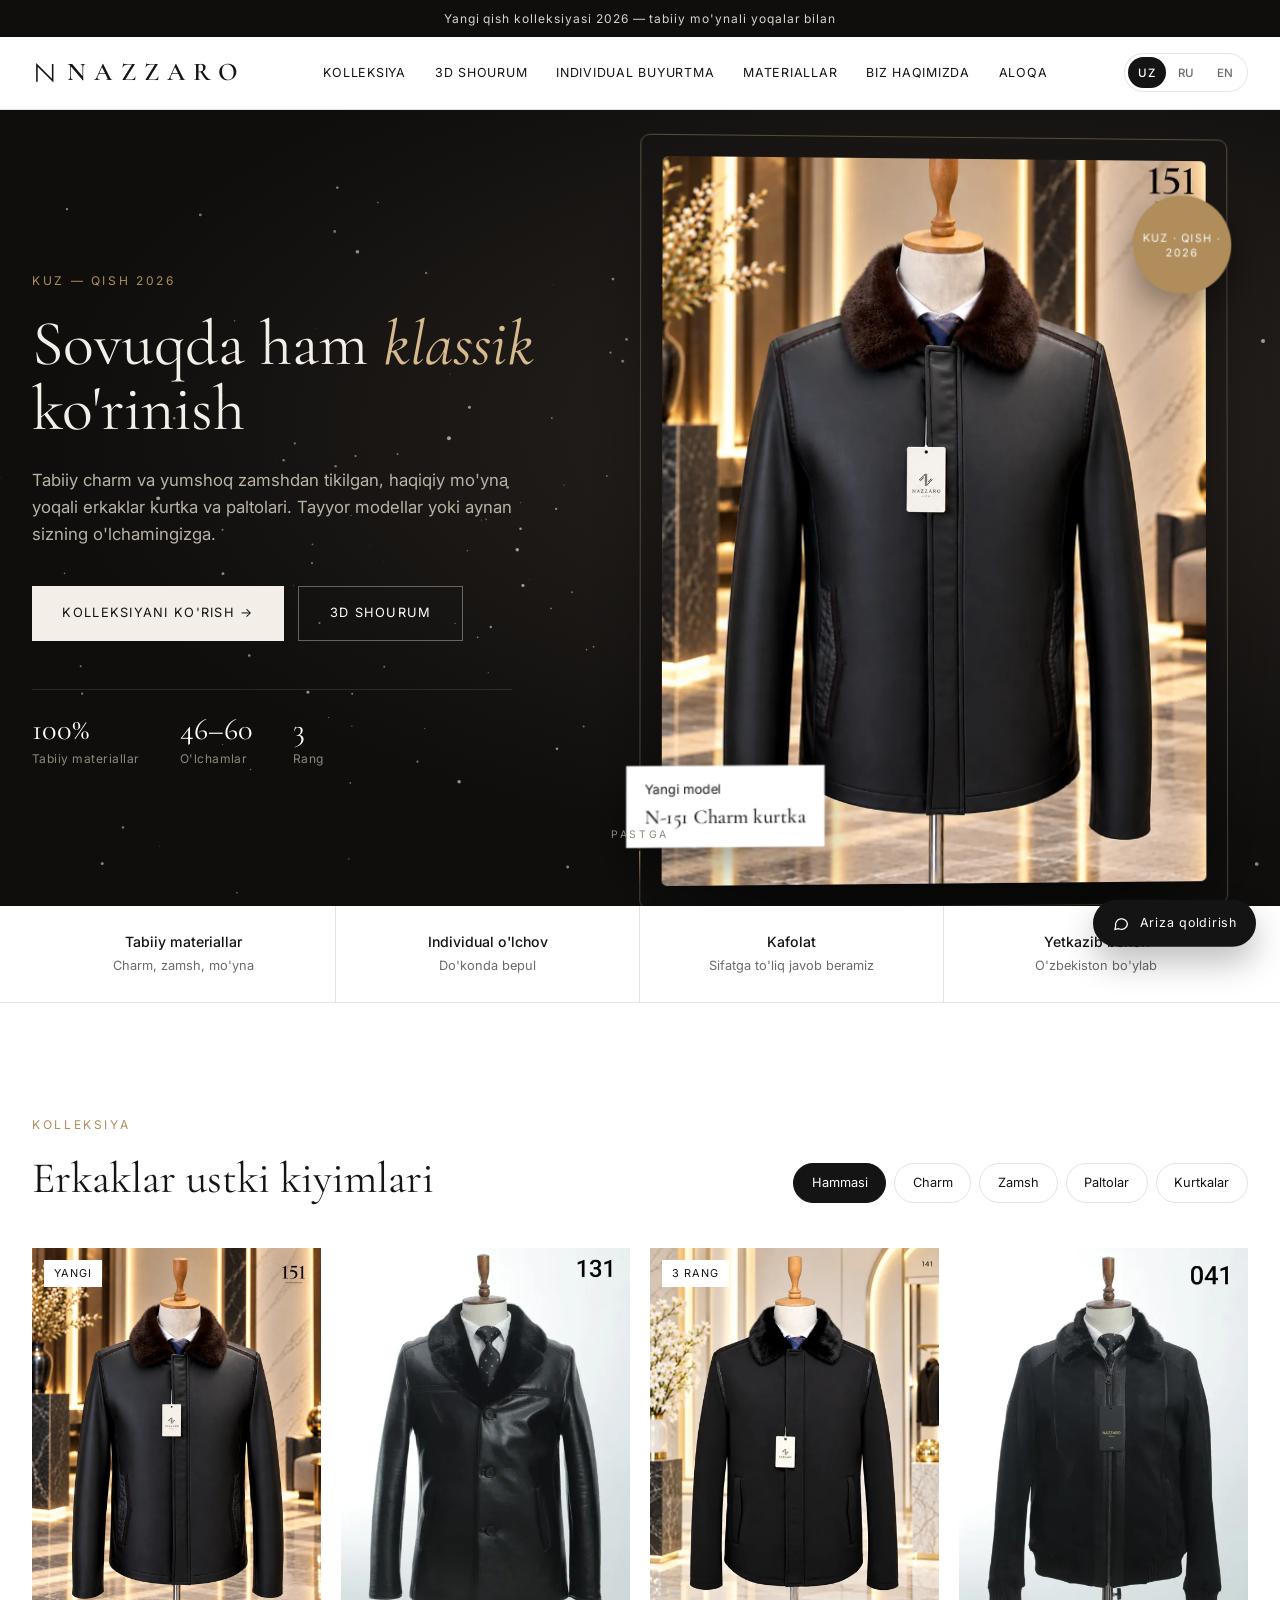
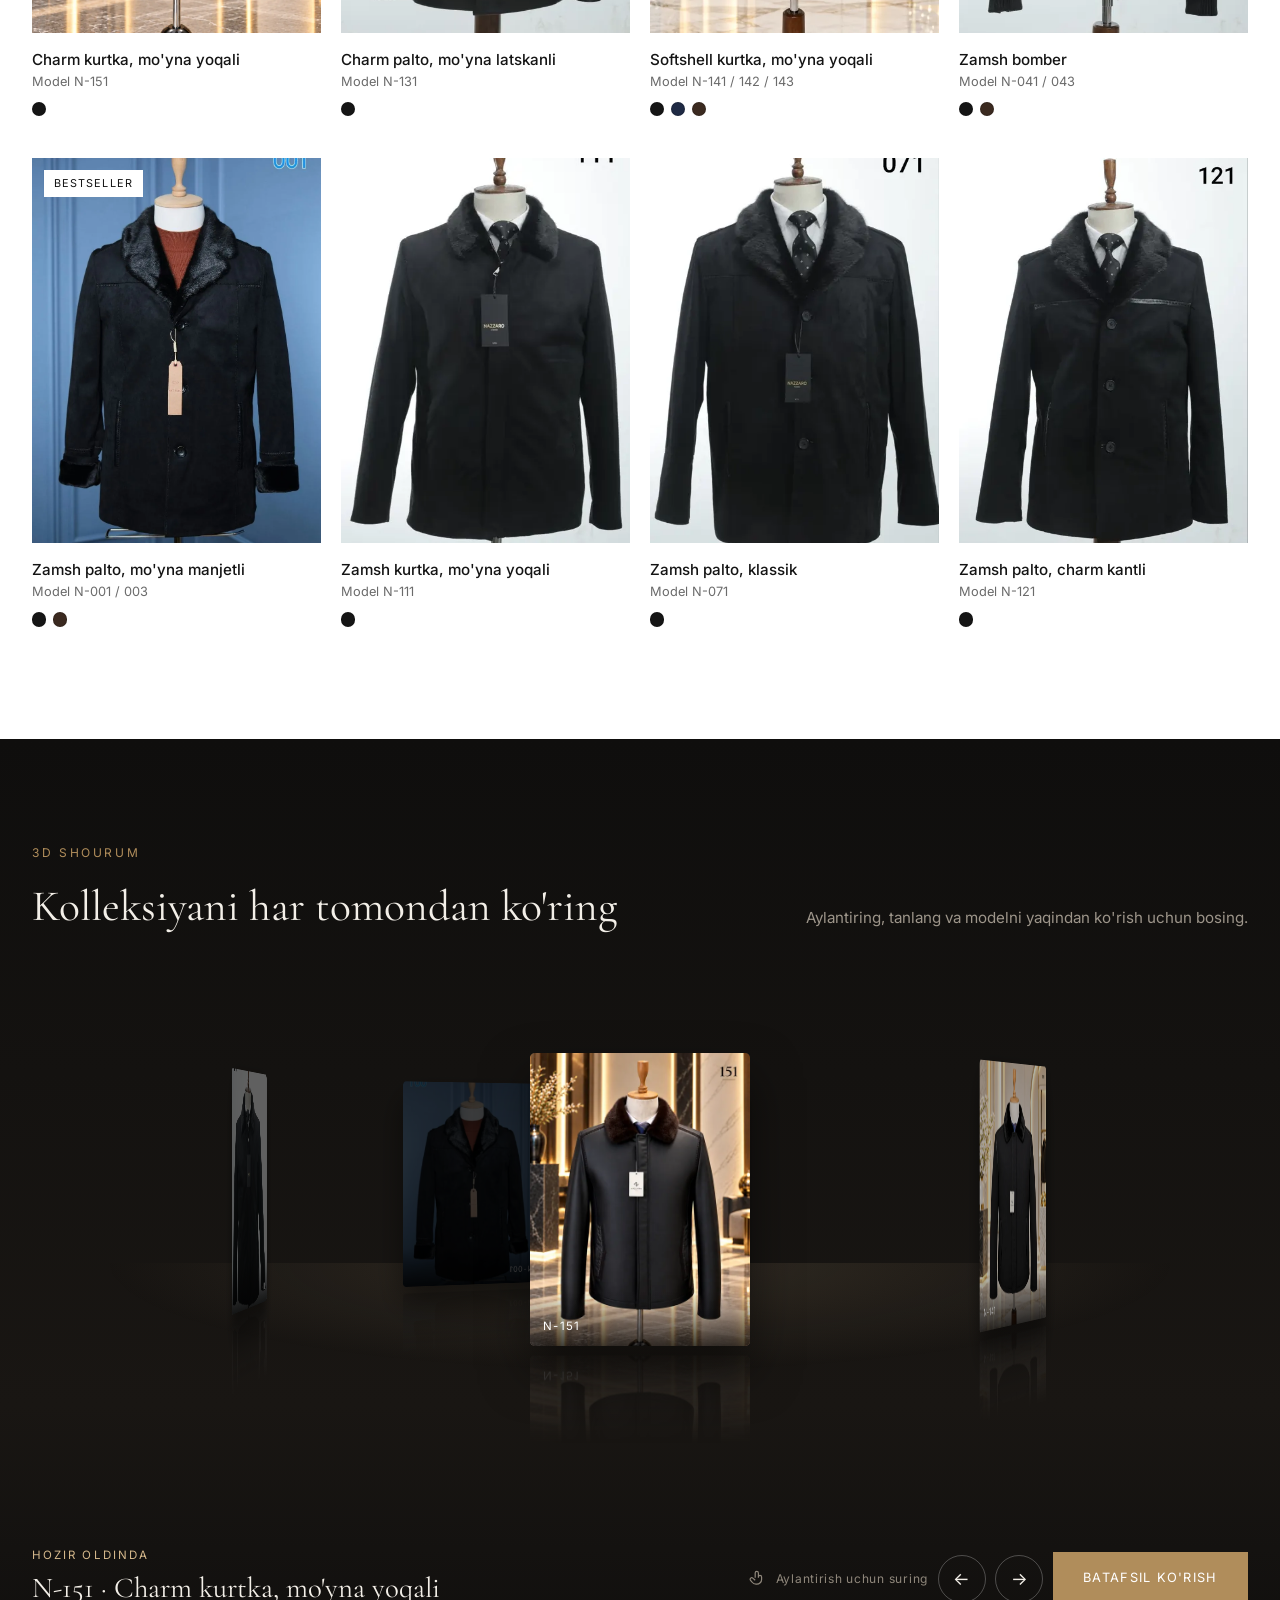
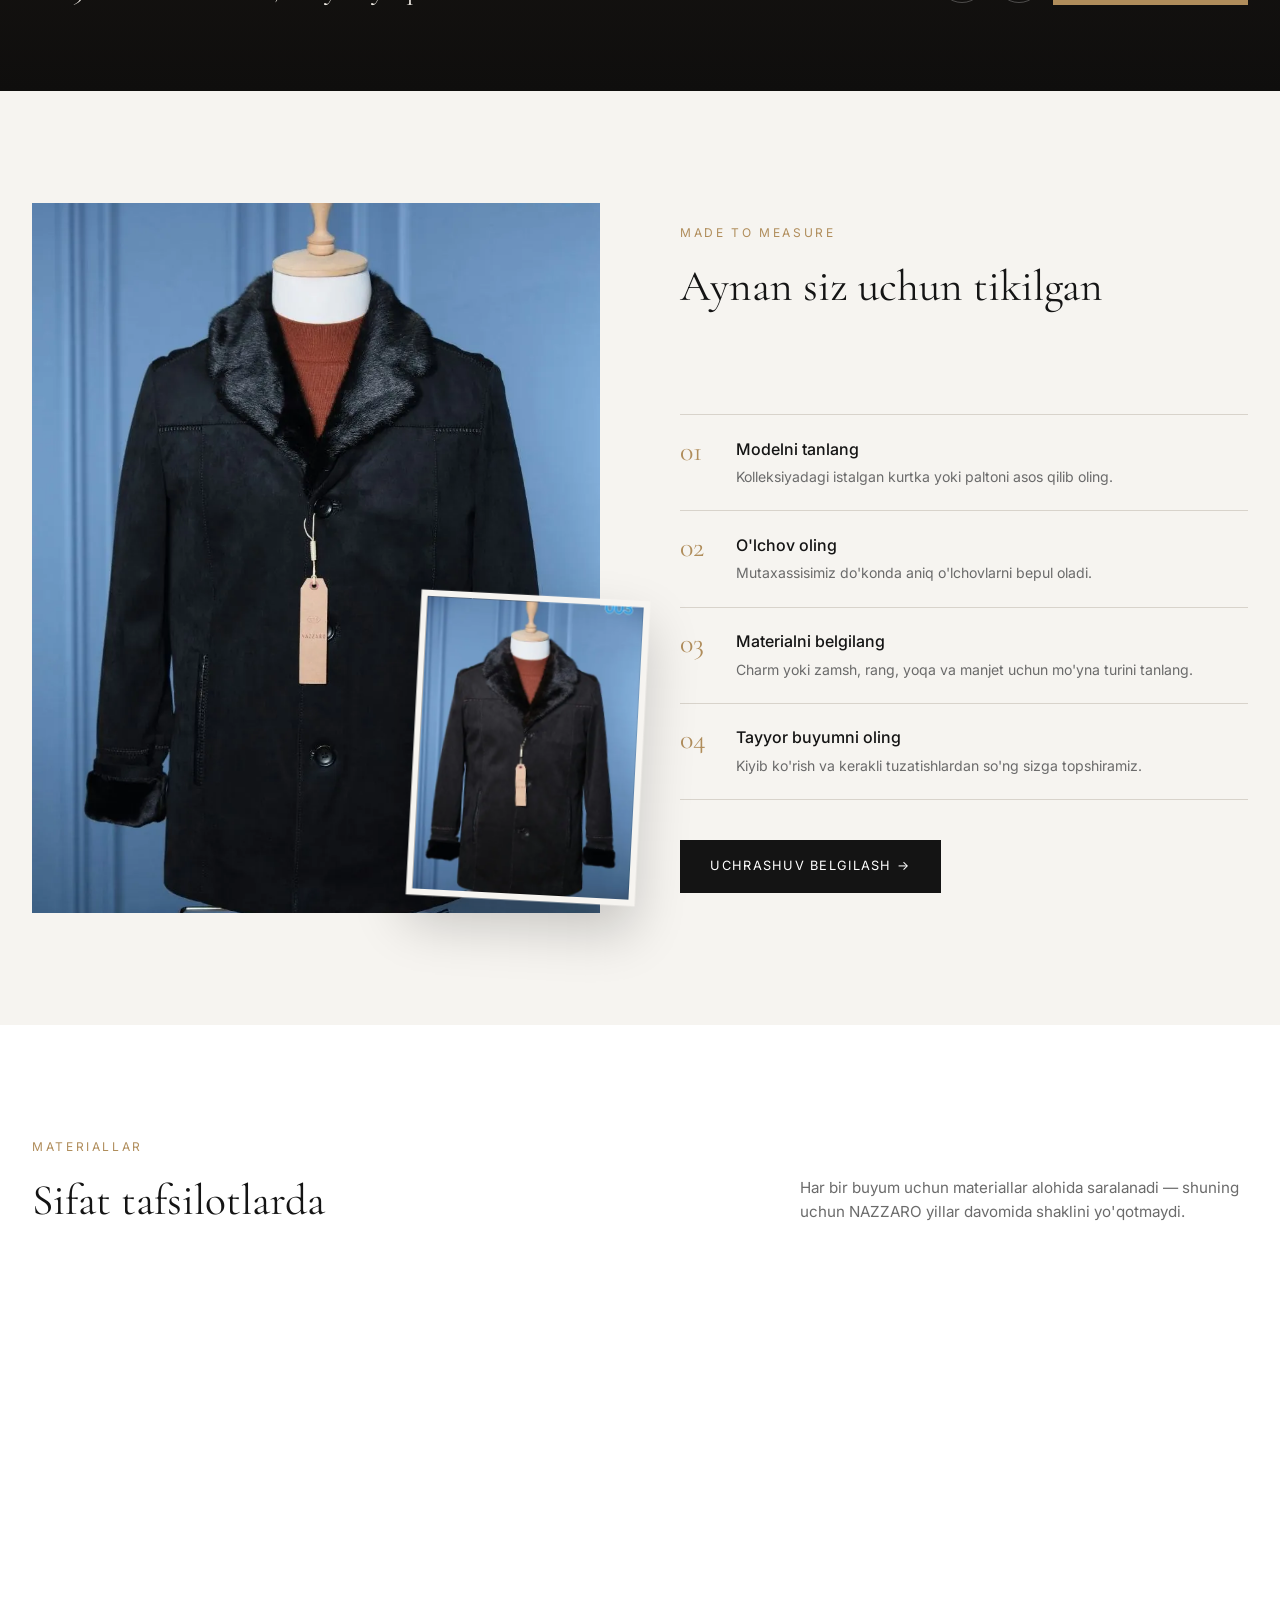
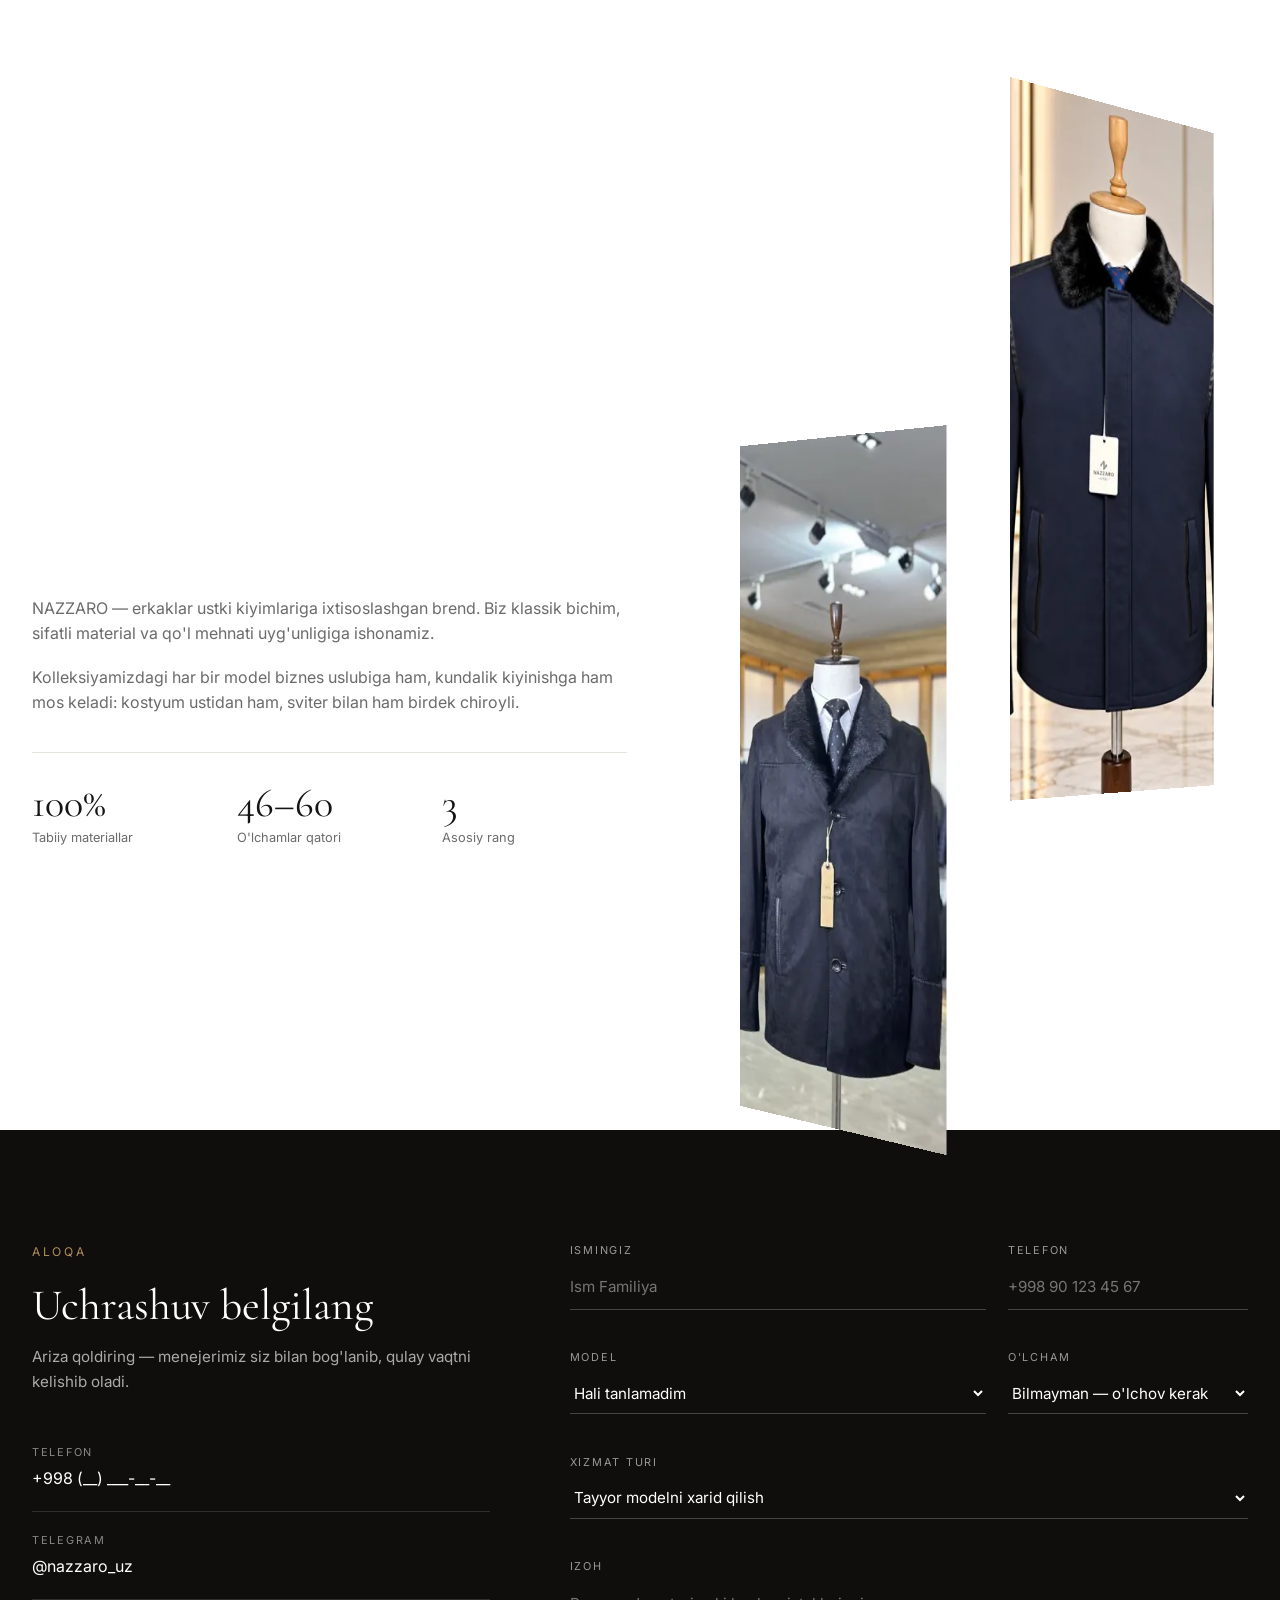
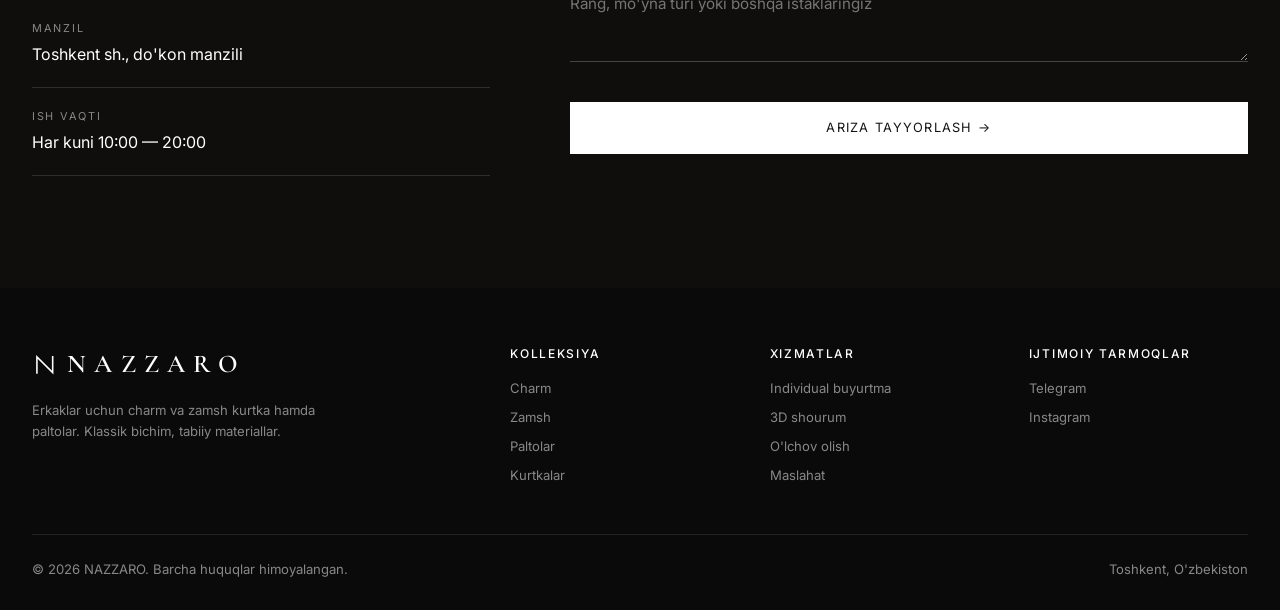
==== commit 6050c144: "v2: 3D shourum, 3D hero, katta ekranlar uchun adaptivlik, WebP, SEO - 3D: qor zarralari (canvas), he" ====
--- a/index.html
+++ b/index.html
@@ -4,276 +4,84 @@
 <meta charset="UTF-8">
 <meta name="viewport" content="width=device-width, initial-scale=1">
 <title>NAZZARO — Erkaklar ustki kiyimlari</title>
-<meta name="description" content="NAZZARO — tabiiy mo'ynali yoqali charm va zamsh kurtka hamda paltolar. Tayyor kolleksiya va individual buyurtma.">
+<meta name="description" content="NAZZARO — tabiiy charm va zamshdan, mo'yna yoqali erkaklar kurtka va paltolari. Tayyor kolleksiya va individual buyurtma, Toshkent.">
+<meta name="theme-color" content="#0f0e0d">
+<link rel="canonical" href="https://nazzaro.vercel.app/">
+<link rel="icon" href="favicon.svg" type="image/svg+xml">
+<meta property="og:type" content="website">
+<meta property="og:site_name" content="NAZZARO">
+<meta property="og:title" content="NAZZARO — Erkaklar ustki kiyimlari">
+<meta property="og:description" content="Tabiiy charm va zamshdan, mo'yna yoqali kurtka va paltolar. Tayyor kolleksiya va individual buyurtma.">
+<meta property="og:image" content="https://nazzaro.vercel.app/img/og.jpg">
+<meta property="og:url" content="https://nazzaro.vercel.app/">
+<meta name="twitter:card" content="summary_large_image">
 <link rel="preconnect" href="https://fonts.googleapis.com">
 <link rel="preconnect" href="https://fonts.gstatic.com" crossorigin>
-<link href="https://fonts.googleapis.com/css2?family=Cormorant+Garamond:wght@400;500;600&family=Inter:wght@300;400;500;600&display=swap" rel="stylesheet">
-<style>
-:root{
-  --ink:#141414; --muted:#6b6b6b; --line:#e6e3de; --bg:#ffffff; --soft:#f6f4f0; --gold:#a8865a;
-  --serif:"Cormorant Garamond",Georgia,serif; --sans:"Inter",system-ui,-apple-system,sans-serif;
-}
-*{box-sizing:border-box;margin:0;padding:0}
-html{scroll-behavior:smooth}
-body{font-family:var(--sans);color:var(--ink);background:var(--bg);font-size:15px;line-height:1.6;-webkit-font-smoothing:antialiased}
-img{display:block;max-width:100%}
-a{color:inherit;text-decoration:none}
-button{font:inherit;cursor:pointer;border:0;background:none;color:inherit}
-.wrap{max-width:1320px;margin:0 auto;padding:0 32px}
-
-/* top bar */
-.topbar{background:var(--ink);color:#fff;text-align:center;font-size:12px;letter-spacing:.08em;padding:9px 16px}
-
-/* header */
-header{position:sticky;top:0;z-index:50;background:rgba(255,255,255,.96);backdrop-filter:blur(8px);border-bottom:1px solid var(--line)}
-.nav{display:flex;align-items:center;justify-content:space-between;height:72px}
-.logo{display:flex;align-items:center;gap:10px;font-family:var(--serif);font-size:26px;font-weight:600;letter-spacing:.32em}
-.logo svg{width:26px;height:26px}
-.menu{display:flex;gap:36px;font-size:13px;letter-spacing:.06em;text-transform:uppercase}
-.menu a{position:relative;padding:6px 0}
-.menu a::after{content:"";position:absolute;left:0;bottom:0;width:0;height:1px;background:var(--ink);transition:width .25s}
-.menu a:hover::after{width:100%}
-.nav-cta{font-size:13px;letter-spacing:.06em;text-transform:uppercase;border:1px solid var(--ink);padding:10px 20px;transition:.2s}
-.nav-cta:hover{background:var(--ink);color:#fff}
-.burger{display:none;width:28px;height:20px;position:relative}
-.burger span{position:absolute;left:0;right:0;height:1.5px;background:var(--ink);transition:.25s}
-.burger span:nth-child(1){top:2px}.burger span:nth-child(2){top:9px}.burger span:nth-child(3){top:16px}
-.burger.open span:nth-child(1){top:9px;transform:rotate(45deg)}
-.burger.open span:nth-child(2){opacity:0}
-.burger.open span:nth-child(3){top:9px;transform:rotate(-45deg)}
-
-/* hero */
-.hero{display:grid;grid-template-columns:1fr 1fr;min-height:calc(100vh - 106px);max-height:860px}
-.hero-text{display:flex;flex-direction:column;justify-content:center;padding:64px 64px 64px 32px;max-width:680px;margin-left:auto}
-.eyebrow{font-size:12px;letter-spacing:.22em;text-transform:uppercase;color:var(--gold);margin-bottom:22px}
-h1{font-family:var(--serif);font-weight:400;font-size:clamp(44px,5.4vw,80px);line-height:1.02;margin-bottom:26px}
-h1 em{font-style:italic}
-.lead{color:var(--muted);font-size:17px;max-width:440px;margin-bottom:38px}
-.btns{display:flex;gap:14px;flex-wrap:wrap}
-.btn{display:inline-flex;align-items:center;gap:10px;padding:16px 30px;font-size:13px;letter-spacing:.1em;text-transform:uppercase;transition:.2s}
-.btn-dark{background:var(--ink);color:#fff}
-.btn-dark:hover{background:#333}
-.btn-line{border:1px solid var(--ink)}
-.btn-line:hover{background:var(--ink);color:#fff}
-.hero-img{position:relative;overflow:hidden;background:#1b1712}
-.hero-img img{width:100%;height:100%;object-fit:cover;object-position:center 30%}
-.hero-tag{position:absolute;left:24px;bottom:24px;background:#fff;padding:14px 18px;font-size:13px}
-.hero-tag b{display:block;font-family:var(--serif);font-size:20px;font-weight:500}
-
-/* features strip */
-.strip{border-top:1px solid var(--line);border-bottom:1px solid var(--line)}
-.strip .wrap{display:grid;grid-template-columns:repeat(4,1fr)}
-.strip div.item{padding:26px 20px;text-align:center;font-size:13px;color:var(--muted);border-right:1px solid var(--line)}
-.strip div.item:last-child{border-right:0}
-.strip b{display:block;color:var(--ink);font-weight:500;font-size:14px;margin-bottom:2px}
-
-/* sections */
-section.block{padding:110px 0}
-.head{display:flex;justify-content:space-between;align-items:flex-end;gap:24px;margin-bottom:44px;flex-wrap:wrap}
-h2{font-family:var(--serif);font-weight:400;font-size:clamp(34px,3.6vw,52px);line-height:1.1}
-.sub{color:var(--muted);max-width:440px}
-
-/* filters */
-.filters{display:flex;gap:8px;flex-wrap:wrap}
-.chip{padding:9px 18px;border:1px solid var(--line);font-size:13px;border-radius:40px;transition:.2s}
-.chip:hover{border-color:var(--ink)}
-.chip.active{background:var(--ink);color:#fff;border-color:var(--ink)}
-
-/* grid */
-.grid{display:grid;grid-template-columns:repeat(4,1fr);gap:40px 20px}
-.card{cursor:pointer}
-.card .ph{position:relative;aspect-ratio:3/4;overflow:hidden;background:var(--soft)}
-.card .ph img{width:100%;height:100%;object-fit:cover;transition:opacity .5s,transform .8s}
-.card .ph img.alt{position:absolute;inset:0;opacity:0}
-.card:hover .ph img.main{transform:scale(1.04)}
-.card:hover .ph img.alt{opacity:1}
-.badge{position:absolute;top:12px;left:12px;background:#fff;font-size:11px;letter-spacing:.1em;text-transform:uppercase;padding:5px 10px}
-.quick{position:absolute;left:12px;right:12px;bottom:12px;background:rgba(255,255,255,.95);text-align:center;padding:12px;font-size:12px;letter-spacing:.1em;text-transform:uppercase;transform:translateY(130%);transition:.3s}
-.card:hover .quick{transform:none}
-.card .meta{padding-top:14px}
-.card .name{font-size:15px;font-weight:500}
-.card .code{font-size:13px;color:var(--muted)}
-.swatches{display:flex;gap:6px;margin-top:10px}
-.sw{width:14px;height:14px;border-radius:50%;border:1px solid rgba(0,0,0,.15)}
-
-/* custom made */
-.custom{background:var(--soft)}
-.custom-grid{display:grid;grid-template-columns:1fr 1fr;gap:80px;align-items:center}
-.custom-img{aspect-ratio:4/5;overflow:hidden}
-.custom-img img{width:100%;height:100%;object-fit:cover}
-.steps{margin:38px 0 40px;border-top:1px solid #d8d3cb}
-.step{display:grid;grid-template-columns:56px 1fr;padding:22px 0;border-bottom:1px solid #d8d3cb}
-.step .n{font-family:var(--serif);font-size:28px;color:var(--gold);line-height:1}
-.step h3{font-size:16px;font-weight:500;margin-bottom:4px}
-.step p{color:var(--muted);font-size:14px}
-
-/* materials */
-.mat-grid{display:grid;grid-template-columns:repeat(3,1fr);gap:20px}
-.mat{position:relative;aspect-ratio:4/5;overflow:hidden;color:#fff}
-.mat img{width:100%;height:100%;object-fit:cover;transition:transform .8s}
-.mat:hover img{transform:scale(1.05)}
-.mat::after{content:"";position:absolute;inset:0;background:linear-gradient(transparent 45%,rgba(0,0,0,.72))}
-.mat .t{position:absolute;left:28px;right:28px;bottom:26px;z-index:2}
-.mat h3{font-family:var(--serif);font-weight:400;font-size:32px;margin-bottom:4px}
-.mat p{font-size:14px;opacity:.85}
-
-/* about */
-.about{display:grid;grid-template-columns:1.1fr 1fr;gap:80px;align-items:center}
-.about p{color:var(--muted);margin-bottom:18px;font-size:16px}
-.stats{display:grid;grid-template-columns:repeat(3,1fr);gap:20px;margin-top:36px;border-top:1px solid var(--line);padding-top:28px}
-.stats b{font-family:var(--serif);font-size:40px;font-weight:400;display:block;line-height:1.1}
-.stats span{font-size:13px;color:var(--muted)}
-.about-imgs{display:grid;grid-template-columns:1fr 1fr;gap:16px}
-.about-imgs img{aspect-ratio:3/4;object-fit:cover;width:100%}
-.about-imgs img:last-child{margin-top:60px}
-
-/* contact */
-.contact{background:var(--ink);color:#fff}
-.contact .sub{color:#aaa}
-.contact-grid{display:grid;grid-template-columns:1fr 1.2fr;gap:80px}
-.info-row{padding:20px 0;border-bottom:1px solid #333}
-.info-row small{display:block;font-size:11px;letter-spacing:.16em;text-transform:uppercase;color:#888;margin-bottom:4px}
-.info-row span{font-size:16px}
-form{display:grid;grid-template-columns:1fr 1fr;gap:18px}
-.field{display:flex;flex-direction:column;gap:6px}
-.field.full{grid-column:1/-1}
-label{font-size:11px;letter-spacing:.16em;text-transform:uppercase;color:#999}
-input,select,textarea{font:inherit;font-size:15px;color:#fff;background:transparent;border:0;border-bottom:1px solid #444;padding:10px 0;outline:none;transition:border-color .2s;border-radius:0}
-select option{color:#000}
-input:focus,select:focus,textarea:focus{border-color:#fff}
-textarea{resize:vertical;min-height:80px}
-.btn-light{background:#fff;color:var(--ink);justify-content:center}
-.btn-light:hover{background:#ddd}
-.result{grid-column:1/-1;display:none;border:1px solid #444;padding:20px;font-size:14px;color:#ccc}
-.result.show{display:block}
-.result pre{white-space:pre-wrap;font-family:var(--sans);color:#fff;background:#1f1f1f;padding:14px;margin:12px 0;font-size:13px}
-.result .acts{display:flex;gap:10px;flex-wrap:wrap}
-.result .acts a,.result .acts button{border:1px solid #666;padding:10px 16px;font-size:12px;letter-spacing:.08em;text-transform:uppercase}
-.result .acts a:hover,.result .acts button:hover{background:#fff;color:var(--ink)}
-
-footer{background:#0c0c0c;color:#888;font-size:13px;padding:56px 0 30px}
-.foot{display:grid;grid-template-columns:2fr 1fr 1fr 1fr;gap:40px;padding-bottom:40px;border-bottom:1px solid #222}
-footer .logo{color:#fff;margin-bottom:14px}
-footer h4{color:#fff;font-weight:500;font-size:12px;letter-spacing:.14em;text-transform:uppercase;margin-bottom:14px}
-footer li{list-style:none;margin-bottom:8px}
-footer a:hover{color:#fff}
-.copy{padding-top:24px;display:flex;justify-content:space-between;flex-wrap:wrap;gap:10px}
-
-/* modal */
-.modal{position:fixed;inset:0;z-index:100;display:none}
-.modal.open{display:block}
-.backdrop{position:absolute;inset:0;background:rgba(0,0,0,.5);animation:fade .25s}
-.panel{position:absolute;top:0;right:0;bottom:0;width:min(1040px,100%);background:#fff;display:grid;grid-template-columns:1.1fr 1fr;animation:slide .35s cubic-bezier(.2,.8,.2,1);overflow:hidden}
-@keyframes fade{from{opacity:0}}
-@keyframes slide{from{transform:translateX(40px);opacity:0}}
-.gallery{background:var(--soft);display:flex;flex-direction:column;min-height:0}
-.gallery .big{flex:1;min-height:0}
-.gallery .big img{width:100%;height:100%;object-fit:contain}
-.thumbs{display:flex;gap:8px;padding:12px;background:#fff;border-top:1px solid var(--line);overflow-x:auto}
-.thumbs img{width:58px;height:76px;object-fit:cover;cursor:pointer;opacity:.5;border:1px solid transparent}
-.thumbs img.on{opacity:1;border-color:var(--ink)}
-.details{padding:48px 44px;overflow-y:auto}
-.close{position:absolute;top:16px;right:18px;width:40px;height:40px;font-size:26px;line-height:1;z-index:3;background:#fff;border-radius:50%}
-.details .code{color:var(--muted);font-size:13px;letter-spacing:.08em}
-.details h3{font-family:var(--serif);font-weight:400;font-size:38px;line-height:1.1;margin:6px 0 16px}
-.details .desc{color:var(--muted);margin-bottom:26px}
-.opt-label{font-size:12px;letter-spacing:.12em;text-transform:uppercase;margin-bottom:10px;display:flex;justify-content:space-between}
-.opt-label span{color:var(--muted);text-transform:none;letter-spacing:0}
-.colors{display:flex;gap:10px;margin-bottom:26px}
-.colors button{width:34px;height:34px;border-radius:50%;border:1px solid rgba(0,0,0,.2);outline-offset:3px}
-.colors button.on{outline:1px solid var(--ink)}
-.sizes{display:grid;grid-template-columns:repeat(4,1fr);gap:8px;margin-bottom:28px}
-.sizes button{border:1px solid var(--line);padding:11px 0;font-size:14px}
-.sizes button:hover{border-color:var(--ink)}
-.sizes button.on{background:var(--ink);color:#fff;border-color:var(--ink)}
-.details .btn{width:100%;justify-content:center;margin-bottom:10px}
-.spec{margin-top:24px;border-top:1px solid var(--line)}
-.spec li{list-style:none;display:flex;justify-content:space-between;padding:12px 0;border-bottom:1px solid var(--line);font-size:14px}
-.spec li span:first-child{color:var(--muted)}
-.hint{font-size:12px;color:#b04a3a;margin:-18px 0 18px;min-height:0;display:none}
-
-.reveal{opacity:0;transform:translateY(24px);transition:opacity .8s,transform .8s}
-.reveal.in{opacity:1;transform:none}
-
-/* responsive */
-@media (max-width:1100px){
-  .grid{grid-template-columns:repeat(3,1fr)}
-  .menu{gap:22px}
-}
-@media (max-width:900px){
-  .wrap{padding:0 20px}
-  .menu,.nav-cta{display:none}
-  .burger{display:block}
-  .menu.mobile{display:flex;flex-direction:column;position:absolute;top:72px;left:0;right:0;background:#fff;padding:20px;gap:6px;border-bottom:1px solid var(--line)}
-  .menu.mobile a{padding:12px 0;font-size:15px}
-  .hero{grid-template-columns:1fr;max-height:none;min-height:0}
-  .hero-img{order:-1;aspect-ratio:4/5;max-height:72vh}
-  .hero-text{padding:44px 20px 56px;margin:0}
-  .strip .wrap{grid-template-columns:1fr 1fr;padding:0}
-  .strip div.item:nth-child(2){border-right:0}
-  .strip div.item:nth-child(-n+2){border-bottom:1px solid var(--line)}
-  section.block{padding:72px 0}
-  .grid{grid-template-columns:1fr 1fr;gap:28px 12px}
-  .quick{display:none}
-  .custom-grid,.about,.contact-grid{grid-template-columns:1fr;gap:44px}
-  .mat-grid{grid-template-columns:1fr}
-  .mat{aspect-ratio:16/11}
-  .foot{grid-template-columns:1fr 1fr}
-  .panel{grid-template-columns:1fr;overflow-y:auto;display:block}
-  .gallery .big{height:62vh}
-  .details{padding:30px 20px 40px;overflow:visible}
-  form{grid-template-columns:1fr}
-}
-.langs{display:flex;gap:2px;border:1px solid var(--line);border-radius:40px;padding:3px}
-.langs button{font-size:12px;font-weight:500;letter-spacing:.06em;padding:6px 10px;border-radius:40px;color:var(--muted);transition:.2s}
-.langs button:hover{color:var(--ink)}
-.langs button.on{background:var(--ink);color:#fff}
-.nav-right{display:flex;align-items:center;gap:14px}
-@media (max-width:900px){.langs button{padding:5px 7px;font-size:11px}.nav-right{gap:12px}.logo{font-size:19px;letter-spacing:.2em;gap:7px}.logo svg{width:18px;height:18px}}
-</style>
+<link href="https://fonts.googleapis.com/css2?family=Cormorant+Garamond:ital,wght@0,400;0,500;0,600;1,400&family=Inter:wght@300;400;500;600&display=swap" rel="stylesheet">
+<link rel="preload" as="image" href="img/lg/151.webp">
+<link rel="stylesheet" href="assets/style.css?v=2">
+<script type="application/ld+json">
+{"@context":"https://schema.org","@type":"ClothingStore","name":"NAZZARO","url":"https://nazzaro.vercel.app/","image":"https://nazzaro.vercel.app/img/og.jpg","description":"Men's leather and suede outerwear with fur collars. Ready-to-wear and made to measure.","address":{"@type":"PostalAddress","addressLocality":"Tashkent","addressCountry":"UZ"},"openingHours":"Mo-Su 10:00-20:00"}
+</script>
 </head>
 <body>
-
+<a href="#kolleksiya" class="sr-only">Skip</a>
 <div class="topbar" data-i18n="topbar"></div>
 
-<header>
+<header id="hdr">
   <div class="wrap nav">
     <a href="#top" class="logo" aria-label="NAZZARO">
-      <svg viewBox="0 0 26 26" fill="none" stroke="currentColor" stroke-width="1.6"><path d="M5 22V5l16 16V4"/></svg>
+      <svg viewBox="0 0 26 26" fill="none" stroke="currentColor" stroke-width="1.6" aria-hidden="true"><path d="M5 22V5l16 16V4"/></svg>
       NAZZARO
     </a>
     <nav class="menu" id="menu">
       <a href="#kolleksiya" data-i18n="nav_collection"></a>
+      <a href="#shourum" data-i18n="sr_eyebrow"></a>
       <a href="#buyurtma" data-i18n="nav_custom"></a>
       <a href="#materiallar" data-i18n="nav_materials"></a>
       <a href="#biz-haqimizda" data-i18n="nav_about"></a>
       <a href="#aloqa" data-i18n="nav_contact"></a>
     </nav>
     <div class="nav-right">
-      <div class="langs" id="langs">
-        <button data-lang="uz">UZ</button><button data-lang="ru">RU</button><button data-lang="en">EN</button>
-      </div>
-      <a href="#aloqa" class="nav-cta" data-i18n="cta_book"></a>
-      <button class="burger" id="burger" aria-label="Menu"><span></span><span></span><span></span></button>
-    </div>
-  </div>
+      <div class="langs" id="langs" role="group" aria-label="Language">
+        <button data-lang="uz" aria-pressed="false">UZ</button><button data-lang="ru" aria-pressed="false">RU</button><button data-lang="en" aria-pressed="false">EN</button>
+      </div>
+      <button class="burger" id="burger" aria-label="Menu" aria-expanded="false" aria-controls="menu"><span></span><span></span><span></span></button>
+    </div>
+  </div>
+  <div class="progress" id="progress"></div>
 </header>
 
 <main id="top">
-  <section class="hero">
-    <div class="hero-text reveal">
-      <div class="eyebrow" data-i18n="hero_eyebrow"></div>
-      <h1 data-i18n-html="hero_title"></h1>
-      <p class="lead" data-i18n="hero_lead"></p>
-      <div class="btns">
-        <a href="#kolleksiya" class="btn btn-dark" data-i18n="hero_btn1"></a>
-        <a href="#buyurtma" class="btn btn-line" data-i18n="nav_custom"></a>
-      </div>
-    </div>
-    <div class="hero-img">
-      <img src="img/151.jpg" alt="NAZZARO N-151">
-      <div class="hero-tag"><span data-i18n="hero_tag"></span><b data-i18n="hero_tag_name"></b></div>
-    </div>
+  <!-- HERO with 3D snow + tilting card -->
+  <section class="hero" id="hero">
+    <canvas id="snow" aria-hidden="true"></canvas>
+    <div class="hero-grid">
+      <div class="hero-text">
+        <div class="eyebrow reveal" data-i18n="hero_eyebrow"></div>
+        <h1 class="reveal d1" data-i18n-html="hero_title"></h1>
+        <p class="lead reveal d2" data-i18n="hero_lead"></p>
+        <div class="btns reveal d3">
+          <a href="#kolleksiya" class="btn btn-light" data-i18n="hero_btn1"></a>
+          <a href="#shourum" class="btn btn-ghost" data-i18n="sr_eyebrow"></a>
+        </div>
+        <div class="hero-meta reveal d3">
+          <div><b>100%</b><span data-i18n="hm1"></span></div>
+          <div><b>46–60</b><span data-i18n="hm2"></span></div>
+          <div><b>3</b><span data-i18n="hm3"></span></div>
+        </div>
+      </div>
+      <div class="hero-stage" id="heroStage">
+        <div class="hero-card" id="heroCard">
+          <div class="ring"></div>
+          <div class="frame"><img src="img/lg/151.webp" alt="NAZZARO N-151" width="1000" height="1319" fetchpriority="high"></div>
+          <div class="glare"></div>
+          <div class="hero-tag"><span data-i18n="hero_tag"></span><b data-i18n="hero_tag_name"></b></div>
+          <div class="hero-badge"><span data-i18n="hero_badge"></span></div>
+        </div>
+      </div>
+    </div>
+    <a href="#kolleksiya" class="scroll-cue"><span data-i18n="scroll"></span><i></i></a>
   </section>
 
   <div class="strip">
@@ -285,6 +93,7 @@
     </div>
   </div>
 
+  <!-- COLLECTION -->
   <section class="block" id="kolleksiya">
     <div class="wrap">
       <div class="head reveal">
@@ -292,36 +101,67 @@
           <div class="eyebrow" data-i18n="nav_collection"></div>
           <h2 data-i18n="col_title"></h2>
         </div>
-        <div class="filters" id="filters">
-          <button class="chip active" data-f="all" data-i18n="flt_all"></button>
-          <button class="chip" data-f="charm" data-i18n="flt_leather"></button>
-          <button class="chip" data-f="zamsh" data-i18n="flt_suede"></button>
-          <button class="chip" data-f="palto" data-i18n="flt_coats"></button>
-          <button class="chip" data-f="kurtka" data-i18n="flt_jackets"></button>
+        <div class="filters" id="filters" role="group">
+          <button class="chip" data-f="all" aria-pressed="true" data-i18n="flt_all"></button>
+          <button class="chip" data-f="charm" aria-pressed="false" data-i18n="flt_leather"></button>
+          <button class="chip" data-f="zamsh" aria-pressed="false" data-i18n="flt_suede"></button>
+          <button class="chip" data-f="palto" aria-pressed="false" data-i18n="flt_coats"></button>
+          <button class="chip" data-f="kurtka" aria-pressed="false" data-i18n="flt_jackets"></button>
         </div>
       </div>
       <div class="grid" id="grid"></div>
     </div>
   </section>
 
+  <!-- 3D SHOWROOM -->
+  <section class="showroom" id="shourum">
+    <div class="wrap">
+      <div class="head reveal" style="margin-bottom:0">
+        <div>
+          <div class="eyebrow" data-i18n="sr_eyebrow"></div>
+          <h2 data-i18n="sr_title"></h2>
+        </div>
+        <p class="sub" data-i18n="sr_sub"></p>
+      </div>
+    </div>
+    <div class="stage" id="stage" aria-roledescription="carousel">
+      <div class="floor"></div>
+      <div class="ring3d" id="ring3d"></div>
+    </div>
+    <div class="wrap sr-bar">
+      <div class="sr-caption" aria-live="polite"><small data-i18n="sr_front"></small><b id="srName"></b></div>
+      <div class="sr-ctrl">
+        <span class="sr-hint"><svg viewBox="0 0 24 24" fill="none" stroke="currentColor" stroke-width="1.5" aria-hidden="true"><path d="M9 11V5a2 2 0 1 1 4 0v6m0-1a2 2 0 1 1 4 0v3a6 6 0 0 1-6 6h-1a6 6 0 0 1-5-2.7L3 14a2 2 0 0 1 3-2.6L9 14"/></svg><span data-i18n="sr_hint"></span></span>
+        <button class="arrow" id="srPrev" data-i18n-aria="sr_prev">←</button>
+        <button class="arrow" id="srNext" data-i18n-aria="sr_next">→</button>
+        <button class="btn btn-gold" id="srOpen" data-i18n="sr_open"></button>
+      </div>
+    </div>
+  </section>
+
+  <!-- MADE TO MEASURE -->
   <section class="block custom" id="buyurtma">
     <div class="wrap custom-grid">
-      <div class="custom-img reveal"><img src="img/001-b.jpg" alt="NAZZARO made to measure"></div>
-      <div class="reveal">
-        <div class="eyebrow">Made to measure</div>
-        <h2 data-i18n="cm_title"></h2>
-        <p class="sub" style="margin-top:16px" data-i18n="cm_sub"></p>
+      <div class="custom-visual reveal" data-tilt="6">
+        <div class="custom-img tilt-target"><img src="img/lg/001-b.webp" alt="" loading="lazy" width="853" height="1280"></div>
+        <div class="custom-float"><img src="img/sm/003-b.webp" alt="" loading="lazy" width="467" height="700"></div>
+      </div>
+      <div>
+        <div class="eyebrow reveal">Made to measure</div>
+        <h2 class="reveal d1" data-i18n="cm_title"></h2>
+        <p class="sub reveal d1" style="margin-top:1rem" data-i18n="cm_sub"></p>
         <div class="steps">
-          <div class="step"><div class="n">01</div><div><h3 data-i18n="s1_t"></h3><p data-i18n="s1_d"></p></div></div>
-          <div class="step"><div class="n">02</div><div><h3 data-i18n="s2_t"></h3><p data-i18n="s2_d"></p></div></div>
-          <div class="step"><div class="n">03</div><div><h3 data-i18n="s3_t"></h3><p data-i18n="s3_d"></p></div></div>
-          <div class="step"><div class="n">04</div><div><h3 data-i18n="s4_t"></h3><p data-i18n="s4_d"></p></div></div>
-        </div>
-        <a href="#aloqa" class="btn btn-dark" data-i18n="cta_book_arrow"></a>
-      </div>
-    </div>
-  </section>
-
+          <div class="step reveal d1"><div class="n">01</div><div><h3 data-i18n="s1_t"></h3><p data-i18n="s1_d"></p></div></div>
+          <div class="step reveal d2"><div class="n">02</div><div><h3 data-i18n="s2_t"></h3><p data-i18n="s2_d"></p></div></div>
+          <div class="step reveal d2"><div class="n">03</div><div><h3 data-i18n="s3_t"></h3><p data-i18n="s3_d"></p></div></div>
+          <div class="step reveal d3"><div class="n">04</div><div><h3 data-i18n="s4_t"></h3><p data-i18n="s4_d"></p></div></div>
+        </div>
+        <a href="#aloqa" class="btn btn-dark reveal" data-i18n="cta_book_arrow"></a>
+      </div>
+    </div>
+  </section>
+
+  <!-- MATERIALS (3D flip cards) -->
   <section class="block" id="materiallar">
     <div class="wrap">
       <div class="head reveal">
@@ -329,55 +169,66 @@
         <p class="sub" data-i18n="mat_sub"></p>
       </div>
       <div class="mat-grid">
-        <div class="mat reveal"><img src="img/131.jpg" alt=""><div class="t"><h3 data-i18n="m1_t"></h3><p data-i18n="m1_d"></p></div></div>
-        <div class="mat reveal"><img src="img/043.jpg" alt=""><div class="t"><h3 data-i18n="m2_t"></h3><p data-i18n="m2_d"></p></div></div>
-        <div class="mat reveal"><img src="img/141.jpg" alt=""><div class="t"><h3 data-i18n="m3_t"></h3><p data-i18n="m3_d"></p></div></div>
-      </div>
-    </div>
-  </section>
-
+        <div class="mat reveal" tabindex="0"><div class="mat-inner">
+          <div class="mat-front"><img src="img/sm/131.webp" alt="" loading="lazy"><span class="flip-hint" aria-hidden="true">↻</span><div class="t"><h3 data-i18n="m1_t"></h3><p data-i18n="m1_d"></p></div></div>
+          <div class="mat-back"><h3 data-i18n="m1_t"></h3><ul data-i18n-list="m1_l"></ul></div>
+        </div></div>
+        <div class="mat reveal d1" tabindex="0"><div class="mat-inner">
+          <div class="mat-front"><img src="img/sm/043.webp" alt="" loading="lazy"><span class="flip-hint" aria-hidden="true">↻</span><div class="t"><h3 data-i18n="m2_t"></h3><p data-i18n="m2_d"></p></div></div>
+          <div class="mat-back"><h3 data-i18n="m2_t"></h3><ul data-i18n-list="m2_l"></ul></div>
+        </div></div>
+        <div class="mat reveal d2" tabindex="0"><div class="mat-inner">
+          <div class="mat-front"><img src="img/sm/141.webp" alt="" loading="lazy"><span class="flip-hint" aria-hidden="true">↻</span><div class="t"><h3 data-i18n="m3_t"></h3><p data-i18n="m3_d"></p></div></div>
+          <div class="mat-back"><h3 data-i18n="m3_t"></h3><ul data-i18n-list="m3_l"></ul></div>
+        </div></div>
+      </div>
+    </div>
+  </section>
+
+  <!-- ABOUT -->
   <section class="block" id="biz-haqimizda" style="padding-top:0">
     <div class="wrap about">
-      <div class="reveal">
-        <div class="eyebrow" data-i18n="nav_about"></div>
-        <h2 data-i18n="ab_title"></h2>
-        <p style="margin-top:20px" data-i18n="ab_p1"></p>
-        <p data-i18n="ab_p2"></p>
-        <div class="stats">
+      <div>
+        <div class="eyebrow reveal" data-i18n="nav_about"></div>
+        <h2 class="reveal d1" data-i18n="ab_title"></h2>
+        <p class="reveal d1" style="margin-top:1.25rem" data-i18n="ab_p1"></p>
+        <p class="reveal d2" data-i18n="ab_p2"></p>
+        <div class="stats reveal d2">
           <div><b>100%</b><span data-i18n="st1"></span></div>
           <div><b>46–60</b><span data-i18n="st2"></span></div>
-          <div><b>4</b><span data-i18n="st3"></span></div>
-        </div>
-      </div>
-      <div class="about-imgs reveal">
-        <img src="img/001-c.jpg" alt="">
-        <img src="img/003-b.jpg" alt="">
-      </div>
-    </div>
-  </section>
-
+          <div><b>3</b><span data-i18n="st3"></span></div>
+        </div>
+      </div>
+      <div class="about-imgs reveal" id="aboutImgs">
+        <img src="img/sm/001-c.webp" alt="" loading="lazy" width="520" height="693">
+        <img src="img/sm/142.webp" alt="" loading="lazy" width="520" height="686">
+      </div>
+    </div>
+  </section>
+
+  <!-- CONTACT -->
   <section class="block contact" id="aloqa">
     <div class="wrap contact-grid">
       <div class="reveal">
         <div class="eyebrow" data-i18n="nav_contact"></div>
         <h2 data-i18n="ct_title"></h2>
-        <p class="sub" style="margin-top:16px" data-i18n="ct_sub"></p>
-        <div style="margin-top:30px">
+        <p class="sub" style="margin-top:1rem" data-i18n="ct_sub"></p>
+        <div style="margin-top:1.9rem">
           <div class="info-row"><small data-i18n="ct_phone"></small><span>+998 (__) ___-__-__</span></div>
           <div class="info-row"><small>Telegram</small><span>@nazzaro_uz</span></div>
           <div class="info-row"><small data-i18n="ct_addr"></small><span data-i18n="ct_addr_v"></span></div>
           <div class="info-row"><small data-i18n="ct_hours"></small><span data-i18n="ct_hours_v"></span></div>
         </div>
       </div>
-      <form id="form" class="reveal" novalidate>
-        <div class="field"><label for="f-name" data-i18n="fm_name"></label><input id="f-name" required data-i18n-ph="fm_name_ph"></div>
-        <div class="field"><label for="f-phone" data-i18n="ct_phone"></label><input id="f-phone" type="tel" required placeholder="+998 90 123 45 67"></div>
+      <form id="form" class="reveal d1" novalidate>
+        <div class="field"><label for="f-name" data-i18n="fm_name"></label><input id="f-name" autocomplete="name" required data-i18n-ph="fm_name_ph"></div>
+        <div class="field"><label for="f-phone" data-i18n="ct_phone"></label><input id="f-phone" type="tel" autocomplete="tel" inputmode="tel" required placeholder="+998 90 123 45 67"></div>
         <div class="field"><label for="f-model" data-i18n="fm_model"></label><select id="f-model"></select></div>
         <div class="field"><label for="f-size" data-i18n="fm_size"></label><select id="f-size"></select></div>
         <div class="field full"><label for="f-type" data-i18n="fm_type"></label><select id="f-type"></select></div>
         <div class="field full"><label for="f-msg" data-i18n="fm_msg"></label><textarea id="f-msg" data-i18n-ph="fm_msg_ph"></textarea></div>
         <div class="field full"><button class="btn btn-light" type="submit" data-i18n="fm_submit"></button></div>
-        <div class="result" id="result">
+        <div class="result" id="result" aria-live="polite">
           <span data-i18n="fm_ready"></span>
           <pre id="result-text"></pre>
           <div class="acts">
@@ -394,32 +245,35 @@
   <div class="wrap">
     <div class="foot">
       <div>
-        <div class="logo"><svg viewBox="0 0 26 26" fill="none" stroke="currentColor" stroke-width="1.6"><path d="M5 22V5l16 16V4"/></svg>NAZZARO</div>
-        <p style="max-width:300px" data-i18n="ft_about"></p>
+        <div class="logo"><svg viewBox="0 0 26 26" fill="none" stroke="currentColor" stroke-width="1.6" aria-hidden="true"><path d="M5 22V5l16 16V4"/></svg>NAZZARO</div>
+        <p style="max-width:19rem" data-i18n="ft_about"></p>
       </div>
       <div><h4 data-i18n="nav_collection"></h4><ul><li><a href="#kolleksiya" data-go="charm" data-i18n="flt_leather"></a></li><li><a href="#kolleksiya" data-go="zamsh" data-i18n="flt_suede"></a></li><li><a href="#kolleksiya" data-go="palto" data-i18n="flt_coats"></a></li><li><a href="#kolleksiya" data-go="kurtka" data-i18n="flt_jackets"></a></li></ul></div>
-      <div><h4 data-i18n="ft_services"></h4><ul><li><a href="#buyurtma" data-i18n="nav_custom"></a></li><li><a href="#aloqa" data-i18n="ft_measure"></a></li><li><a href="#aloqa" data-i18n="ft_consult"></a></li></ul></div>
+      <div><h4 data-i18n="ft_services"></h4><ul><li><a href="#buyurtma" data-i18n="nav_custom"></a></li><li><a href="#shourum" data-i18n="sr_eyebrow"></a></li><li><a href="#aloqa" data-i18n="ft_measure"></a></li><li><a href="#aloqa" data-i18n="ft_consult"></a></li></ul></div>
       <div><h4 data-i18n="ft_social"></h4><ul><li><a href="#aloqa">Telegram</a></li><li><a href="#aloqa">Instagram</a></li></ul></div>
     </div>
     <div class="copy"><span data-i18n="ft_rights"></span><span data-i18n="ft_city"></span></div>
   </div>
 </footer>
+
+<a href="#aloqa" class="fab" id="fab"><svg viewBox="0 0 24 24" fill="none" stroke="currentColor" stroke-width="1.7" aria-hidden="true"><path d="M21 12a8 8 0 0 1-11.6 7.1L4 20l1-4.6A8 8 0 1 1 21 12Z"/></svg><span data-i18n="fab"></span></a>
 
 <div class="modal" id="modal" aria-hidden="true">
   <div class="backdrop" data-close></div>
-  <div class="panel" role="dialog" aria-modal="true">
+  <div class="panel" role="dialog" aria-modal="true" aria-labelledby="m-name">
     <button class="close" data-close aria-label="Close">×</button>
     <div class="gallery">
-      <div class="big"><img id="m-big" alt=""></div>
+      <div class="big" id="m-bigwrap"><img id="m-big" alt=""></div>
       <div class="thumbs" id="m-thumbs"></div>
     </div>
     <div class="details">
       <div class="code" id="m-code"></div>
       <h3 id="m-name"></h3>
       <p class="desc" id="m-desc"></p>
-      <div class="opt-label"><span style="color:inherit;letter-spacing:.12em;text-transform:uppercase" data-i18n="md_color"></span> <span id="m-color-name"></span></div>
+      <div class="opt-label"><span data-i18n="md_color"></span><span class="val" id="m-color-name"></span></div>
       <div class="colors" id="m-colors"></div>
-      <div class="opt-label"><span style="color:inherit;letter-spacing:.12em;text-transform:uppercase" data-i18n="md_size"></span> <span data-i18n="md_size_hint"></span></div>
+      <div class="opt-label"><span data-i18n="md_size"></span><button class="link" id="m-guide-btn" aria-expanded="false" data-i18n="md_guide"></button></div>
+      <div class="size-guide" id="m-guide"></div>
       <div class="sizes" id="m-sizes"></div>
       <div class="hint" id="m-hint" data-i18n="md_pick"></div>
       <button class="btn btn-dark" id="m-order" data-i18n="md_order"></button>
@@ -429,270 +283,7 @@
   </div>
 </div>
 
-<script>
-const T={
-uz:{
- title:"NAZZARO — Erkaklar ustki kiyimlari",
- topbar:"Yangi qish kolleksiyasi 2026 — tabiiy mo'ynali yoqalar bilan",
- nav_collection:"Kolleksiya",nav_custom:"Individual buyurtma",nav_materials:"Materiallar",nav_about:"Biz haqimizda",nav_contact:"Aloqa",
- cta_book:"Uchrashuv belgilash",cta_book_arrow:"Uchrashuv belgilash →",
- hero_eyebrow:"Kuz — Qish 2026",hero_title:"Sovuqda ham <em>klassik</em> ko'rinish",
- hero_lead:"Tabiiy charm va yumshoq zamshdan tikilgan, haqiqiy mo'yna yoqali erkaklar kurtka va paltolari. Tayyor modellar yoki aynan sizning o'lchamingizga.",
- hero_btn1:"Kolleksiyani ko'rish →",hero_tag:"Yangi model",hero_tag_name:"N-151 Charm kurtka",
- f1_t:"Tabiiy materiallar",f1_d:"Charm, zamsh, mo'yna",f2_t:"Individual o'lchov",f2_d:"Do'konda bepul",f3_t:"Kafolat",f3_d:"Sifatga to'liq javob beramiz",f4_t:"Yetkazib berish",f4_d:"O'zbekiston bo'ylab",
- col_title:"Erkaklar ustki kiyimlari",flt_all:"Hammasi",flt_leather:"Charm",flt_suede:"Zamsh",flt_coats:"Paltolar",flt_jackets:"Kurtkalar",
- card_more:"Batafsil ko'rish",card_model:"Model",
- cm_title:"Aynan siz uchun tikilgan",cm_sub:"Har qanday modelni o'z o'lchamingiz, rangingiz va mo'yna turingiz bilan buyurtma qiling. Jarayon oddiy — to'rt qadam.",
- s1_t:"Modelni tanlang",s1_d:"Kolleksiyadagi istalgan kurtka yoki paltoni asos qilib oling.",
- s2_t:"O'lchov oling",s2_d:"Mutaxassisimiz do'konda aniq o'lchovlarni bepul oladi.",
- s3_t:"Materialni belgilang",s3_d:"Charm yoki zamsh, rang, yoqa va manjet uchun mo'yna turini tanlang.",
- s4_t:"Tayyor buyumni oling",s4_d:"Kiyib ko'rish va kerakli tuzatishlardan so'ng sizga topshiramiz.",
- mat_title:"Sifat tafsilotlarda",mat_sub:"Har bir buyum uchun materiallar alohida saralanadi — shuning uchun NAZZARO yillar davomida shaklini yo'qotmaydi.",
- m1_t:"Tabiiy charm",m1_d:"Yumshoq, elastik va vaqt o'tgan sari yanada chiroyli.",m2_t:"Zamsh",m2_d:"Baxmaldek yuza, issiq va yengil.",m3_t:"Mo'yna yoqa",m3_d:"Sovuq kunlarda bo'yin va yuzni himoya qiladi.",
- ab_title:"NAZZARO — erkaklar uchun klassika",
- ab_p1:"NAZZARO — erkaklar ustki kiyimlariga ixtisoslashgan brend. Biz klassik bichim, sifatli material va qo'l mehnati uyg'unligiga ishonamiz.",
- ab_p2:"Kolleksiyamizdagi har bir model biznes uslubiga ham, kundalik kiyinishga ham mos keladi: kostyum ustidan ham, sviter bilan ham birdek chiroyli.",
- st1:"Tabiiy materiallar",st2:"O'lchamlar qatori",st3:"Asosiy rang",
- ct_title:"Uchrashuv belgilang",ct_sub:"Ariza qoldiring — menejerimiz siz bilan bog'lanib, qulay vaqtni kelishib oladi.",
- ct_phone:"Telefon",ct_addr:"Manzil",ct_addr_v:"Toshkent sh., do'kon manzili",ct_hours:"Ish vaqti",ct_hours_v:"Har kuni 10:00 — 20:00",
- fm_name:"Ismingiz",fm_name_ph:"Ism Familiya",fm_model:"Model",fm_size:"O'lcham",fm_type:"Xizmat turi",fm_msg:"Izoh",fm_msg_ph:"Rang, mo'yna turi yoki boshqa istaklaringiz",
- fm_submit:"Ariza tayyorlash →",fm_ready:"Arizangiz tayyor. Uni Telegram orqali yuboring yoki nusxa oling:",fm_tg:"Telegram orqali yuborish",fm_copy:"Nusxa olish",fm_copied:"Nusxa olindi ✓",fm_copy_fail:"Matnni qo'lda belgilang",
- fm_no_model:"Hali tanlamadim",fm_no_size:"Bilmayman — o'lchov kerak",
- types:["Tayyor modelni xarid qilish","Individual buyurtma (o'lchov bilan)","Maslahat olish"],
- msg_head:"NAZZARO — yangi ariza",msg_name:"Ism",msg_model:"Model",msg_size:"O'lcham",msg_type:"Xizmat",msg_note:"Izoh",msg_none:"tanlanmagan",msg_measure:"o'lchov kerak",
- ft_about:"Erkaklar uchun charm va zamsh kurtka hamda paltolar. Klassik bichim, tabiiy materiallar.",
- ft_services:"Xizmatlar",ft_measure:"O'lchov olish",ft_consult:"Maslahat",ft_social:"Ijtimoiy tarmoqlar",ft_rights:"© 2026 NAZZARO. Barcha huquqlar himoyalangan.",ft_city:"Toshkent, O'zbekiston",
- md_color:"Rang",md_size:"O'lcham",md_size_hint:"Aniq o'lcham uchun do'konga keling",md_pick:"Iltimos, o'lchamni tanlang",md_order:"Buyurtma berish",md_custom:"Individual o'lchov bilan",
- sp_material:"Material",sp_collar:"Yoqa",sp_fast:"Yopilishi",sp_sizes:"O'lchamlar",
- colors:{black:"Qora",brown:"To'q jigarrang",navy:"To'q ko'k"},
- badges:{new:"Yangi",c3:"3 rang",best:"Bestseller"}
-},
-ru:{
- title:"NAZZARO — Мужская верхняя одежда",
- topbar:"Новая зимняя коллекция 2026 — с натуральными меховыми воротниками",
- nav_collection:"Коллекция",nav_custom:"Индивидуальный пошив",nav_materials:"Материалы",nav_about:"О нас",nav_contact:"Контакты",
- cta_book:"Записаться",cta_book_arrow:"Записаться на примерку →",
- hero_eyebrow:"Осень — Зима 2026",hero_title:"<em>Классика</em>, которой не страшен холод",
- hero_lead:"Мужские куртки и пальто из натуральной кожи и мягкой замши с воротниками из натурального меха. Готовые модели или пошив точно по вашим меркам.",
- hero_btn1:"Смотреть коллекцию →",hero_tag:"Новинка",hero_tag_name:"N-151 Кожаная куртка",
- f1_t:"Натуральные материалы",f1_d:"Кожа, замша, мех",f2_t:"Индивидуальные мерки",f2_d:"Бесплатно в магазине",f3_t:"Гарантия",f3_d:"Полностью отвечаем за качество",f4_t:"Доставка",f4_d:"По всему Узбекистану",
- col_title:"Мужская верхняя одежда",flt_all:"Все",flt_leather:"Кожа",flt_suede:"Замша",flt_coats:"Пальто",flt_jackets:"Куртки",
- card_more:"Подробнее",card_model:"Модель",
- cm_title:"Сшито специально для вас",cm_sub:"Закажите любую модель по своим меркам, в нужном цвете и с выбранным мехом. Всё просто — четыре шага.",
- s1_t:"Выберите модель",s1_d:"Возьмите за основу любую куртку или пальто из коллекции.",
- s2_t:"Снимите мерки",s2_d:"Наш специалист бесплатно снимет точные мерки в магазине.",
- s3_t:"Выберите материалы",s3_d:"Кожа или замша, цвет, мех для воротника и манжет.",
- s4_t:"Получите готовое изделие",s4_d:"После примерки и необходимой подгонки мы передадим его вам.",
- mat_title:"Качество в деталях",mat_sub:"Материалы для каждого изделия отбираются отдельно — поэтому NAZZARO годами сохраняет форму.",
- m1_t:"Натуральная кожа",m1_d:"Мягкая, эластичная и с годами становится только красивее.",m2_t:"Замша",m2_d:"Бархатистая поверхность, тёплая и лёгкая.",m3_t:"Меховой воротник",m3_d:"Защищает шею и лицо в морозные дни.",
- ab_title:"NAZZARO — классика для мужчин",
- ab_p1:"NAZZARO — бренд, специализирующийся на мужской верхней одежде. Мы верим в сочетание классического кроя, качественных материалов и ручной работы.",
- ab_p2:"Каждая модель коллекции подходит и для делового стиля, и для повседневной носки: одинаково хорошо смотрится поверх костюма и со свитером.",
- st1:"Натуральные материалы",st2:"Размерный ряд",st3:"Основных цвета",
- ct_title:"Запишитесь на визит",ct_sub:"Оставьте заявку — менеджер свяжется с вами и согласует удобное время.",
- ct_phone:"Телефон",ct_addr:"Адрес",ct_addr_v:"г. Ташкент, адрес магазина",ct_hours:"Часы работы",ct_hours_v:"Ежедневно 10:00 — 20:00",
- fm_name:"Ваше имя",fm_name_ph:"Имя Фамилия",fm_model:"Модель",fm_size:"Размер",fm_type:"Тип услуги",fm_msg:"Комментарий",fm_msg_ph:"Цвет, вид меха или другие пожелания",
- fm_submit:"Сформировать заявку →",fm_ready:"Заявка готова. Отправьте её через Telegram или скопируйте:",fm_tg:"Отправить в Telegram",fm_copy:"Копировать",fm_copied:"Скопировано ✓",fm_copy_fail:"Выделите текст вручную",
- fm_no_model:"Ещё не выбрал",fm_no_size:"Не знаю — нужны мерки",
- types:["Покупка готовой модели","Индивидуальный пошив (с мерками)","Консультация"],
- msg_head:"NAZZARO — новая заявка",msg_name:"Имя",msg_model:"Модель",msg_size:"Размер",msg_type:"Услуга",msg_note:"Комментарий",msg_none:"не выбрана",msg_measure:"нужны мерки",
- ft_about:"Мужские кожаные и замшевые куртки и пальто. Классический крой, натуральные материалы.",
- ft_services:"Услуги",ft_measure:"Снятие мерок",ft_consult:"Консультация",ft_social:"Соцсети",ft_rights:"© 2026 NAZZARO. Все права защищены.",ft_city:"Ташкент, Узбекистан",
- md_color:"Цвет",md_size:"Размер",md_size_hint:"Для точного размера приходите в магазин",md_pick:"Пожалуйста, выберите размер",md_order:"Оформить заказ",md_custom:"Пошив по меркам",
- sp_material:"Материал",sp_collar:"Воротник",sp_fast:"Застёжка",sp_sizes:"Размеры",
- colors:{black:"Чёрный",brown:"Тёмно-коричневый",navy:"Тёмно-синий"},
- badges:{new:"Новинка",c3:"3 цвета",best:"Бестселлер"}
-},
-en:{
- title:"NAZZARO — Men's Outerwear",
- topbar:"New Winter Collection 2026 — with natural fur collars",
- nav_collection:"Collection",nav_custom:"Made to measure",nav_materials:"Materials",nav_about:"About",nav_contact:"Contact",
- cta_book:"Book a fitting",cta_book_arrow:"Book a fitting →",
- hero_eyebrow:"Fall — Winter 2026",hero_title:"<em>Classic</em> style, even in the cold",
- hero_lead:"Men's jackets and coats in natural leather and soft suede, finished with genuine fur collars. Ready to wear, or made to your exact measurements.",
- hero_btn1:"Shop the collection →",hero_tag:"New arrival",hero_tag_name:"N-151 Leather jacket",
- f1_t:"Natural materials",f1_d:"Leather, suede, fur",f2_t:"Personal fitting",f2_d:"Free in store",f3_t:"Guarantee",f3_d:"We stand behind our quality",f4_t:"Delivery",f4_d:"Across Uzbekistan",
- col_title:"Men's outerwear",flt_all:"All",flt_leather:"Leather",flt_suede:"Suede",flt_coats:"Coats",flt_jackets:"Jackets",
- card_more:"View details",card_model:"Model",
- cm_title:"Made just for you",cm_sub:"Order any model in your size, colour and choice of fur. It's simple — four steps.",
- s1_t:"Choose a model",s1_d:"Start from any jacket or coat in the collection.",
- s2_t:"Get measured",s2_d:"Our specialist takes your exact measurements in store, free of charge.",
- s3_t:"Pick your materials",s3_d:"Leather or suede, colour, and fur for the collar and cuffs.",
- s4_t:"Collect your piece",s4_d:"After a fitting and any adjustments, it's ready for you.",
- mat_title:"Quality in the details",mat_sub:"Materials are selected piece by piece — which is why NAZZARO keeps its shape for years.",
- m1_t:"Natural leather",m1_d:"Soft, supple, and only gets better with time.",m2_t:"Suede",m2_d:"Velvety surface, warm and light.",m3_t:"Fur collar",m3_d:"Shields your neck and face on frosty days.",
- ab_title:"NAZZARO — classics for men",
- ab_p1:"NAZZARO is a brand dedicated to men's outerwear. We believe in the balance of classic tailoring, quality materials and handcraft.",
- ab_p2:"Every model works for both business and everyday wear — equally sharp over a suit or with a sweater.",
- st1:"Natural materials",st2:"Size range",st3:"Core colours",
- ct_title:"Book a visit",ct_sub:"Leave a request — our manager will contact you to arrange a convenient time.",
- ct_phone:"Phone",ct_addr:"Address",ct_addr_v:"Tashkent, store address",ct_hours:"Opening hours",ct_hours_v:"Daily 10:00 — 20:00",
- fm_name:"Your name",fm_name_ph:"First and last name",fm_model:"Model",fm_size:"Size",fm_type:"Service",fm_msg:"Comment",fm_msg_ph:"Colour, type of fur or other wishes",
- fm_submit:"Prepare request →",fm_ready:"Your request is ready. Send it via Telegram or copy it:",fm_tg:"Send via Telegram",fm_copy:"Copy",fm_copied:"Copied ✓",fm_copy_fail:"Select the text manually",
- fm_no_model:"Not chosen yet",fm_no_size:"Not sure — need measuring",
- types:["Buy a ready-made model","Made to measure (with fitting)","Consultation"],
- msg_head:"NAZZARO — new request",msg_name:"Name",msg_model:"Model",msg_size:"Size",msg_type:"Service",msg_note:"Comment",msg_none:"not chosen",msg_measure:"needs measuring",
- ft_about:"Men's leather and suede jackets and coats. Classic tailoring, natural materials.",
- ft_services:"Services",ft_measure:"Measuring",ft_consult:"Consultation",ft_social:"Social media",ft_rights:"© 2026 NAZZARO. All rights reserved.",ft_city:"Tashkent, Uzbekistan",
- md_color:"Colour",md_size:"Size",md_size_hint:"Visit the store for an exact fit",md_pick:"Please choose a size",md_order:"Place order",md_custom:"Made to measure",
- sp_material:"Material",sp_collar:"Collar",sp_fast:"Fastening",sp_sizes:"Sizes",
- colors:{black:"Black",brown:"Dark brown",navy:"Navy"},
- badges:{new:"New",c3:"3 colours",best:"Bestseller"}
-}};
-
-const SIZES=["46","48","50","52","54","56","58","60"];
-const HEX={black:"#151515",brown:"#3b2a20",navy:"#1f2a44"};
-const PRODUCTS=[
- {id:"151",cat:["charm","kurtka"],badge:"new",colors:[{c:"black",imgs:["151"]}],
-  uz:{n:"Charm kurtka, mo'yna yoqali",d:"Silliq tabiiy charmdan tikilgan klassik kurtka. Yashirin zamokli planka, jigarrang mo'yna yoqa va to'qilgan naqshli cho'ntaklar.",m:"Tabiiy charm",c:"Jigarrang mo'yna",f:"Yashirin zamok"},
-  ru:{n:"Кожаная куртка с меховым воротником",d:"Классическая куртка из гладкой натуральной кожи. Планка со скрытой молнией, коричневый меховой воротник и карманы с плетёной отделкой.",m:"Натуральная кожа",c:"Коричневый мех",f:"Скрытая молния"},
-  en:{n:"Leather jacket with fur collar",d:"A classic jacket in smooth natural leather. Concealed zip placket, brown fur collar and pockets with woven detailing.",m:"Natural leather",c:"Brown fur",f:"Concealed zip"}},
- {id:"131",cat:["charm","palto"],colors:[{c:"black",imgs:["131"]}],
-  uz:{n:"Charm palto, mo'yna latskanli",d:"Yaltiroq tabiiy charmdan klassik palto. Uch tugmali, keng mo'yna latskan va bezakli kokilka chiziqlari.",m:"Tabiiy charm",c:"Mo'yna latskan",f:"3 ta tugma"},
-  ru:{n:"Кожаное пальто с меховыми лацканами",d:"Классическое пальто из глянцевой натуральной кожи. Три пуговицы, широкие меховые лацканы и декоративная строчка.",m:"Натуральная кожа",c:"Меховые лацканы",f:"3 пуговицы"},
-  en:{n:"Leather coat with fur lapels",d:"A classic coat in glossy natural leather. Three buttons, wide fur lapels and decorative stitching.",m:"Natural leather",c:"Fur lapels",f:"3 buttons"}},
- {id:"141",cat:["kurtka"],badge:"c3",colors:[{c:"black",code:"141",imgs:["141"]},{c:"navy",code:"142",imgs:["142"]},{c:"brown",code:"143",imgs:["143"]}],
-  uz:{n:"Softshell kurtka, mo'yna yoqali",d:"Zich, shamol o'tkazmaydigan matodan tikilgan zamonaviy kurtka. Yelka va cho'ntaklarda charm kant, ajraladigan mo'yna yoqa.",m:"Softshell mato + charm kant",c:"Mo'yna",f:"Yashirin zamok"},
-  ru:{n:"Куртка софтшелл с меховым воротником",d:"Современная куртка из плотной ветрозащитной ткани. Кожаный кант на плечах и карманах, съёмный меховой воротник.",m:"Софтшелл + кожаный кант",c:"Мех",f:"Скрытая молния"},
-  en:{n:"Softshell jacket with fur collar",d:"A modern jacket in dense, windproof fabric. Leather piping on the shoulders and pockets, detachable fur collar.",m:"Softshell + leather piping",c:"Fur",f:"Concealed zip"}},
- {id:"041",cat:["zamsh","kurtka"],colors:[{c:"black",code:"041",imgs:["041"]},{c:"brown",code:"043",imgs:["043"]}],
-  uz:{n:"Zamsh bomber",d:"Sportiv-klassik bomber: zamsh panellar, naqshli charm qo'shimchalar, to'qilgan manjet va etak.",m:"Zamsh + naqshli charm",c:"Mo'yna",f:"Ochiq zamok"},
-  ru:{n:"Замшевый бомбер",d:"Бомбер в спортивно-классическом стиле: замшевые панели, вставки из тиснёной кожи, трикотажные манжеты и низ.",m:"Замша + тиснёная кожа",c:"Мех",f:"Открытая молния"},
-  en:{n:"Suede bomber",d:"A sporty-classic bomber: suede panels, embossed leather inserts, knitted cuffs and hem.",m:"Suede + embossed leather",c:"Fur",f:"Exposed zip"}},
- {id:"001",cat:["zamsh","palto"],badge:"best",colors:[{c:"black",code:"001",imgs:["001-b","001-c"]},{c:"brown",code:"003",imgs:["003-b","003-a"]}],
-  uz:{n:"Zamsh palto, mo'yna manjetli",d:"Mo'yna latskan va qayiriladigan mo'yna manjetli zamsh palto. Ichki issiq astar bilan qahraton qishga mo'ljallangan.",m:"Zamsh, mo'yna astar",c:"Mo'yna latskan",f:"3 ta tugma"},
-  ru:{n:"Замшевое пальто с меховыми манжетами",d:"Замшевое пальто с меховыми лацканами и отворачивающимися меховыми манжетами. Тёплая подкладка — для самых морозных зим.",m:"Замша, меховая подкладка",c:"Меховые лацканы",f:"3 пуговицы"},
-  en:{n:"Suede coat with fur cuffs",d:"A suede coat with fur lapels and turn-back fur cuffs. Warm lining built for the harshest winters.",m:"Suede, fur lining",c:"Fur lapels",f:"3 buttons"}},
- {id:"111",cat:["zamsh","kurtka"],colors:[{c:"black",imgs:["111"]}],
-  uz:{n:"Zamsh kurtka, mo'yna yoqali",d:"Minimalistik zamsh kurtka: yashirin zamok, tor mo'yna yoqa va to'qilgan kantli cho'ntaklar.",m:"Zamsh",c:"Mo'yna",f:"Yashirin zamok"},
-  ru:{n:"Замшевая куртка с меховым воротником",d:"Минималистичная замшевая куртка: скрытая молния, узкий меховой воротник и карманы с плетёным кантом.",m:"Замша",c:"Мех",f:"Скрытая молния"},
-  en:{n:"Suede jacket with fur collar",d:"A minimalist suede jacket: concealed zip, slim fur collar and pockets with woven piping.",m:"Suede",c:"Fur",f:"Concealed zip"}},
- {id:"071",cat:["zamsh","palto"],colors:[{c:"black",imgs:["071"]}],
-  uz:{n:"Zamsh palto, klassik",d:"Keng mo'yna latskanli klassik palto. Ko'krak va yenglarda bezakli tikuv, charm kantli cho'ntaklar.",m:"Zamsh",c:"Mo'yna latskan",f:"3 ta tugma"},
-  ru:{n:"Замшевое пальто, классика",d:"Классическое пальто с широкими меховыми лацканами. Декоративная строчка на груди и рукавах, карманы с кожаным кантом.",m:"Замша",c:"Меховые лацканы",f:"3 пуговицы"},
-  en:{n:"Classic suede coat",d:"A classic coat with wide fur lapels. Decorative stitching on the chest and sleeves, leather-piped pockets.",m:"Suede",c:"Fur lapels",f:"3 buttons"}},
- {id:"121",cat:["zamsh","palto"],colors:[{c:"black",imgs:["121"]}],
-  uz:{n:"Zamsh palto, charm kantli",d:"Ko'krak qismida charm kant bilan bezatilgan zamsh palto. Qat'iy siluet, mo'yna latskan.",m:"Zamsh + charm kant",c:"Mo'yna latskan",f:"3 ta tugma"},
-  ru:{n:"Замшевое пальто с кожаным кантом",d:"Замшевое пальто с кожаным кантом на груди. Строгий силуэт, меховые лацканы.",m:"Замша + кожаный кант",c:"Меховые лацканы",f:"3 пуговицы"},
-  en:{n:"Suede coat with leather trim",d:"A suede coat with leather trim across the chest. Sharp silhouette, fur lapels.",m:"Suede + leather trim",c:"Fur lapels",f:"3 buttons"}}
-];
-const src=n=>`img/${n}.jpg`;
-const $=s=>document.querySelector(s);
-let lang="uz",filter="all";
-try{const s=localStorage.getItem("nazzaro_lang");if(T[s])lang=s}catch(e){}
-const t=k=>T[lang][k];
-const P=p=>p[lang];
-const code=(p,c)=>"N-"+(c.code||p.id);
-const optLabel=(p,c)=>`${code(p,c)} — ${P(p).n} (${t("colors")[c.c]})`;
-
-function applyLang(){
-  document.documentElement.lang=lang;document.title=t("title");
-  document.querySelectorAll("[data-i18n]").forEach(el=>el.textContent=t(el.dataset.i18n));
-  document.querySelectorAll("[data-i18n-html]").forEach(el=>el.innerHTML=t(el.dataset.i18nHtml));
-  document.querySelectorAll("[data-i18n-ph]").forEach(el=>el.placeholder=t(el.dataset.i18nPh));
-  document.querySelectorAll("#langs button").forEach(b=>b.classList.toggle("on",b.dataset.lang===lang));
-  // form selects
-  const fm=$("#f-model"),fs=$("#f-size"),ft=$("#f-type");
-  const mi=fm.selectedIndex,si=fs.selectedIndex,ti=Math.max(ft.selectedIndex,0);
-  fm.innerHTML=`<option value="">${t("fm_no_model")}</option>`+PRODUCTS.flatMap(p=>p.colors.map(c=>`<option>${optLabel(p,c)}</option>`)).join("");
-  fs.innerHTML=`<option value="">${t("fm_no_size")}</option>`+SIZES.map(s=>`<option>${s}</option>`).join("");
-  ft.innerHTML=t("types").map(x=>`<option>${x}</option>`).join("");
-  if(mi>0)fm.selectedIndex=mi; if(si>0)fs.selectedIndex=si; ft.selectedIndex=ti;
-  render();
-  if(cur)paint();
-  if($("#result").classList.contains("show"))buildMsg();
-}
-document.querySelectorAll("#langs button").forEach(b=>b.onclick=()=>{lang=b.dataset.lang;try{localStorage.setItem("nazzaro_lang",lang)}catch(e){}applyLang()});
-
-/* grid */
-function render(){
-  const g=$("#grid");g.innerHTML="";
-  PRODUCTS.filter(p=>filter==="all"||p.cat.includes(filter)).forEach(p=>{
-    const imgs=p.colors.flatMap(c=>c.imgs);
-    const el=document.createElement("article");el.className="card";
-    el.innerHTML=`<div class="ph">
-      <img class="main" src="${src(imgs[0])}" alt="${P(p).n}" loading="lazy">
-      ${imgs[1]?`<img class="alt" src="${src(imgs[1])}" alt="" loading="lazy">`:""}
-      ${p.badge?`<span class="badge">${t("badges")[p.badge]}</span>`:""}
-      <span class="quick">${t("card_more")}</span></div>
-      <div class="meta"><div class="name">${P(p).n}</div><div class="code">${t("card_model")} N-${p.colors.map(c=>c.code||p.id).join(" / ")}</div>
-      <div class="swatches">${p.colors.map(c=>`<span class="sw" style="background:${HEX[c.c]}" title="${t("colors")[c.c]}"></span>`).join("")}</div></div>`;
-    el.onclick=()=>openModal(p);
-    g.appendChild(el);
-  });
-}
-function setFilter(f){filter=f;document.querySelectorAll(".chip").forEach(x=>x.classList.toggle("active",x.dataset.f===f));render()}
-document.querySelectorAll(".chip").forEach(b=>b.onclick=()=>setFilter(b.dataset.f));
-document.querySelectorAll("[data-go]").forEach(a=>a.addEventListener("click",()=>setFilter(a.dataset.go)));
-
-/* modal */
-let cur=null,ci=0,size=null;
-function openModal(p){
-  cur=p;ci=0;size=null;
-  $("#m-sizes").innerHTML=SIZES.map(s=>`<button>${s}</button>`).join("");
-  $("#m-sizes").querySelectorAll("button").forEach(b=>b.onclick=()=>{size=b.textContent;$("#m-hint").style.display="none";$("#m-sizes").querySelectorAll("button").forEach(x=>x.classList.toggle("on",x===b))});
-  $("#m-hint").style.display="none";
-  paint();
-  $("#modal").classList.add("open");document.body.style.overflow="hidden";
-}
-function paint(){
-  const p=cur,c=p.colors[ci];
-  $("#m-name").textContent=P(p).n;$("#m-desc").textContent=P(p).d;
-  $("#m-colors").innerHTML=p.colors.map((x,i)=>`<button style="background:${HEX[x.c]}" data-i="${i}" class="${i===ci?"on":""}" aria-label="${t("colors")[x.c]}"></button>`).join("");
-  $("#m-colors").querySelectorAll("button").forEach(b=>b.onclick=()=>{ci=+b.dataset.i;paint()});
-  $("#m-spec").innerHTML=`<li><span>${t("sp_material")}</span><span>${P(p).m}</span></li><li><span>${t("sp_collar")}</span><span>${P(p).c}</span></li><li><span>${t("sp_fast")}</span><span>${P(p).f}</span></li><li><span>${t("sp_sizes")}</span><span>46 — 60</span></li>`;
-  $("#m-code").textContent=t("card_model").toUpperCase()+" "+code(p,c);
-  $("#m-color-name").textContent=t("colors")[c.c];
-  $("#m-big").src=src(c.imgs[0]);$("#m-big").alt=P(p).n;
-  $("#m-thumbs").innerHTML=c.imgs.length>1?c.imgs.map((n,i)=>`<img src="${src(n)}" class="${i?"":"on"}" alt="">`).join(""):"";
-  $("#m-thumbs").style.display=c.imgs.length>1?"flex":"none";
-  $("#m-thumbs").querySelectorAll("img").forEach(x=>x.onclick=()=>{$("#m-big").src=x.src;$("#m-thumbs").querySelectorAll("img").forEach(y=>y.classList.toggle("on",y===x))});
-}
-function closeModal(){$("#modal").classList.remove("open");document.body.style.overflow="";cur=null}
-document.querySelectorAll("[data-close]").forEach(e=>e.onclick=closeModal);
-document.addEventListener("keydown",e=>{if(e.key==="Escape")closeModal()});
-function toForm(custom){
-  const label=optLabel(cur,cur.colors[ci]);
-  const fm=$("#f-model");[...fm.options].forEach((o,i)=>{if(o.text===label)fm.selectedIndex=i});
-  $("#f-size").value=custom?"":(size||"");
-  $("#f-type").selectedIndex=custom?1:0;
-  closeModal();$("#aloqa").scrollIntoView({behavior:"smooth"});
-}
-$("#m-order").onclick=()=>{if(!size){$("#m-hint").style.display="block";return}toForm(false)};
-$("#m-custom").onclick=()=>toForm(true);
-
-/* form */
-function buildMsg(){
-  const txt=`${t("msg_head")}
-${t("msg_name")}: ${$("#f-name").value.trim()}
-${t("ct_phone")}: ${$("#f-phone").value.trim()}
-${t("msg_model")}: ${$("#f-model").value||t("msg_none")}
-${t("msg_size")}: ${$("#f-size").value||t("msg_measure")}
-${t("msg_type")}: ${$("#f-type").value}
-${t("msg_note")}: ${$("#f-msg").value.trim()||"—"}`;
-  $("#result-text").textContent=txt;
-  $("#tg-link").href="https://t.me/share/url?url=&text="+encodeURIComponent(txt);
-}
-$("#form").addEventListener("submit",e=>{
-  e.preventDefault();
-  const ok=[$("#f-name"),$("#f-phone")].map(i=>{i.style.borderColor=i.value.trim()?"":"#c0563f";return !!i.value.trim()}).every(Boolean);
-  if(!ok)return;
-  buildMsg();$("#result").classList.add("show");$("#copy-btn").textContent=t("fm_copy");
-});
-$("#copy-btn").onclick=async()=>{
-  try{await navigator.clipboard.writeText($("#result-text").textContent);$("#copy-btn").textContent=t("fm_copied")}
-  catch(e){$("#copy-btn").textContent=t("fm_copy_fail")}
-};
-
-/* mobile menu */
-$("#burger").onclick=()=>{$("#burger").classList.toggle("open");$("#menu").classList.toggle("mobile")};
-document.querySelectorAll("#menu a").forEach(a=>a.addEventListener("click",()=>{$("#burger").classList.remove("open");$("#menu").classList.remove("mobile")}));
-
-/* reveal */
-const io=new IntersectionObserver(es=>es.forEach(x=>{if(x.isIntersecting){x.target.classList.add("in");io.unobserve(x.target)}}),{threshold:.12});
-document.querySelectorAll(".reveal").forEach(el=>io.observe(el));
-
-applyLang();
-</script>
+<script src="assets/data.js?v=2"></script>
+<script src="assets/app.js?v=2"></script>
 </body>
 </html>
--- a/assets/style.css
+++ b/assets/style.css
@@ -0,0 +1,349 @@
+/* =========================================================
+   NAZZARO — style.css
+   Everything is sized in rem so the whole layout scales
+   smoothly from phones to 4K screens (see root scale below).
+   ========================================================= */
+:root{
+  --ink:#141414; --ink-2:#2a2a2a; --muted:#6b6b6b; --line:#e6e3de;
+  --bg:#ffffff; --soft:#f6f4f0; --dark:#0f0e0d; --dark-2:#1a1816;
+  --gold:#b08d5b; --gold-2:#d6b98c;
+  --serif:"Cormorant Garamond",Georgia,serif;
+  --sans:"Inter",system-ui,-apple-system,"Segoe UI",sans-serif;
+  --wrap:82rem; --pad:2rem; --header:4.5rem;
+  --ease:cubic-bezier(.2,.8,.2,1);
+}
+
+/* ---------- root scale: the key to large-screen adaptivity ---------- */
+html{font-size:16px;scroll-behavior:smooth;scroll-padding-top:var(--header)}
+@media (max-width:420px){html{font-size:15px}}
+@media (min-width:1600px){html{font-size:17px}}
+@media (min-width:1920px){html{font-size:18.5px}}
+@media (min-width:2300px){html{font-size:21px}}
+@media (min-width:2800px){html{font-size:24px}}
+@media (min-width:3400px){html{font-size:28px}}
+
+*{box-sizing:border-box;margin:0;padding:0}
+body{font-family:var(--sans);color:var(--ink);background:var(--bg);font-size:.95rem;line-height:1.6;-webkit-font-smoothing:antialiased;overflow-x:hidden}
+img{display:block;max-width:100%}
+a{color:inherit;text-decoration:none}
+button{font:inherit;cursor:pointer;border:0;background:none;color:inherit}
+:focus-visible{outline:2px solid var(--gold);outline-offset:3px}
+.wrap{max-width:var(--wrap);margin:0 auto;padding:0 var(--pad)}
+.sr-only{position:absolute;width:1px;height:1px;overflow:hidden;clip:rect(0 0 0 0)}
+
+/* ---------- top bar + header ---------- */
+.topbar{background:var(--dark);color:#d9d4cc;text-align:center;font-size:.75rem;letter-spacing:.08em;padding:.55rem 1rem}
+header{position:sticky;top:0;z-index:60;background:rgba(255,255,255,.94);backdrop-filter:saturate(1.4) blur(10px);-webkit-backdrop-filter:saturate(1.4) blur(10px);border-bottom:1px solid var(--line);transition:box-shadow .3s}
+header.scrolled{box-shadow:0 .5rem 2rem rgba(0,0,0,.06)}
+.nav{display:flex;align-items:center;justify-content:space-between;height:var(--header);transition:height .3s var(--ease)}
+header.scrolled .nav{height:3.75rem}
+.progress{position:absolute;left:0;bottom:-1px;height:2px;width:100%;background:var(--gold);transform-origin:0 50%;transform:scaleX(0)}
+.logo{display:flex;align-items:center;gap:.6rem;font-family:var(--serif);font-size:1.6rem;font-weight:600;letter-spacing:.32em}
+.logo svg{width:1.6rem;height:1.6rem}
+.menu{display:flex;gap:1.8rem;font-size:.78rem;letter-spacing:.06em;text-transform:uppercase;white-space:nowrap}
+.menu a{position:relative;padding:.4rem 0}
+.menu a::after{content:"";position:absolute;left:0;bottom:0;width:0;height:1px;background:var(--ink);transition:width .25s}
+.menu a:hover::after{width:100%}
+.nav-right{display:flex;align-items:center;gap:.9rem}
+.langs{display:flex;gap:2px;border:1px solid var(--line);border-radius:2.5rem;padding:3px}
+.langs button{font-size:.72rem;font-weight:500;letter-spacing:.06em;padding:.38rem .62rem;border-radius:2.5rem;color:var(--muted);transition:.2s}
+.langs button:hover{color:var(--ink)}
+.langs button[aria-pressed="true"]{background:var(--ink);color:#fff}
+.nav-cta{font-size:.78rem;letter-spacing:.06em;text-transform:uppercase;border:1px solid var(--ink);padding:.65rem 1.25rem;transition:.2s;white-space:nowrap}
+.nav-cta:hover{background:var(--ink);color:#fff}
+.burger{display:none;width:1.75rem;height:1.25rem;position:relative}
+.burger span{position:absolute;left:0;right:0;height:1.5px;background:var(--ink);transition:.25s}
+.burger span:nth-child(1){top:2px}.burger span:nth-child(2){top:9px}.burger span:nth-child(3){top:16px}
+.burger.open span:nth-child(1){top:9px;transform:rotate(45deg)}
+.burger.open span:nth-child(2){opacity:0}
+.burger.open span:nth-child(3){top:9px;transform:rotate(-45deg)}
+
+/* ---------- buttons / type ---------- */
+.eyebrow{font-size:.75rem;letter-spacing:.22em;text-transform:uppercase;color:var(--gold);margin-bottom:1.3rem}
+h1{font-family:var(--serif);font-weight:400;font-size:clamp(2.8rem,5vw,5.6rem);line-height:1.02;margin-bottom:1.6rem}
+h1 em{font-style:italic;color:var(--gold-2)}
+h2{font-family:var(--serif);font-weight:400;font-size:clamp(2.1rem,3.4vw,3.6rem);line-height:1.1}
+.sub{color:var(--muted);max-width:28rem}
+.btns{display:flex;gap:.9rem;flex-wrap:wrap}
+.btn{display:inline-flex;align-items:center;justify-content:center;gap:.6rem;padding:1rem 1.9rem;font-size:.8rem;letter-spacing:.1em;text-transform:uppercase;transition:background .2s,color .2s,transform .2s}
+.btn:active{transform:scale(.98)}
+.btn-dark{background:var(--ink);color:#fff}.btn-dark:hover{background:#333}
+.btn-line{border:1px solid var(--ink)}.btn-line:hover{background:var(--ink);color:#fff}
+.btn-gold{background:var(--gold);color:#fff}.btn-gold:hover{background:#9a794b}
+.btn-ghost{border:1px solid rgba(255,255,255,.35);color:#fff}.btn-ghost:hover{background:#fff;color:var(--ink)}
+.btn-light{background:#fff;color:var(--ink)}.btn-light:hover{background:#e9e6e0}
+
+/* ---------- HERO (dark, 3D) ---------- */
+.hero{position:relative;background:radial-gradient(120% 90% at 75% 40%,#2a2420 0%,var(--dark) 60%);color:#f3efe8;overflow:hidden;isolation:isolate}
+.hero-grid{display:grid;grid-template-columns:1fr 1fr;height:clamp(36rem,calc(100svh - var(--header) - 2rem),56rem);max-width:120rem;margin:0 auto}
+.hero-text{display:flex;flex-direction:column;justify-content:center;padding:4rem 4rem 4rem max(var(--pad),calc((100vw - var(--wrap))/2 + var(--pad)));position:relative;z-index:3}
+@media (min-width:1920px){.hero-text{padding-left:max(var(--pad),calc((min(100vw,120rem) - var(--wrap))/2 + var(--pad)))}}
+.hero .lead{color:#b9b2a7;font-size:1.05rem;max-width:30rem;margin-bottom:2.4rem}
+.hero .btn-light{background:#f3efe8}
+.hero-meta{display:flex;gap:2.5rem;margin-top:3rem;padding-top:1.6rem;border-top:1px solid rgba(255,255,255,.1);max-width:30rem}
+.hero-meta b{display:block;font-family:var(--serif);font-size:1.9rem;font-weight:400;color:#fff;line-height:1}
+.hero-meta span{font-size:.75rem;color:#8f877b;letter-spacing:.04em}
+.hero-stage{position:relative;perspective:1600px;z-index:2;display:flex;align-items:center;justify-content:center;padding:3rem 3rem 3rem 0}
+.hero-card{position:relative;width:min(100%,34rem);aspect-ratio:3/4;transform-style:preserve-3d;transition:transform .6s var(--ease);will-change:transform}
+.hero-card .frame{position:absolute;inset:0;border-radius:.35rem;overflow:hidden;box-shadow:0 3rem 6rem -1rem rgba(0,0,0,.7);transform:translateZ(0)}
+.hero-card .frame img{width:100%;height:100%;object-fit:cover;object-position:center 30%;transform:scale(1.08)}
+.hero-card .glare{position:absolute;inset:0;border-radius:.35rem;background:radial-gradient(circle at var(--gx,30%) var(--gy,20%),rgba(255,255,255,.22),transparent 45%);mix-blend-mode:soft-light;pointer-events:none}
+.hero-card .ring{position:absolute;inset:-1.4rem;border:1px solid rgba(214,185,140,.35);border-radius:.6rem;transform:translateZ(-60px)}
+.hero-tag{position:absolute;left:-2.2rem;bottom:2.4rem;background:#fff;color:var(--ink);padding:.9rem 1.15rem;font-size:.8rem;transform:translateZ(90px);box-shadow:0 1.2rem 2.5rem rgba(0,0,0,.35)}
+.hero-tag b{display:block;font-family:var(--serif);font-size:1.25rem;font-weight:500}
+.hero-badge{position:absolute;right:-1.6rem;top:2.2rem;width:6.2rem;height:6.2rem;border-radius:50%;background:var(--gold);color:#fff;display:grid;place-items:center;text-align:center;font-size:.68rem;letter-spacing:.12em;text-transform:uppercase;line-height:1.3;transform:translateZ(120px);box-shadow:0 1rem 2rem rgba(0,0,0,.35)}
+.hero-badge span{animation:spin 18s linear infinite;display:block}
+#snow{position:absolute;inset:0;width:100%;height:100%;z-index:1;pointer-events:none}
+.scroll-cue{position:absolute;left:50%;bottom:1.2rem;transform:translateX(-50%);z-index:3;font-size:.65rem;letter-spacing:.25em;text-transform:uppercase;color:#8f877b;display:flex;flex-direction:column;align-items:center;gap:.5rem}
+.scroll-cue i{width:1px;height:2.2rem;background:linear-gradient(var(--gold),transparent);animation:cue 2s infinite}
+@keyframes cue{0%{transform:scaleY(0);transform-origin:top}50%{transform:scaleY(1);transform-origin:top}51%{transform-origin:bottom}100%{transform:scaleY(0);transform-origin:bottom}}
+@keyframes spin{to{transform:rotate(360deg)}}
+
+/* ---------- feature strip ---------- */
+.strip{border-bottom:1px solid var(--line)}
+.strip .wrap{display:grid;grid-template-columns:repeat(4,1fr)}
+.strip .item{padding:1.6rem 1.25rem;text-align:center;font-size:.8rem;color:var(--muted);border-right:1px solid var(--line)}
+.strip .item:last-child{border-right:0}
+.strip b{display:block;color:var(--ink);font-weight:500;font-size:.88rem;margin-bottom:.15rem}
+
+/* ---------- sections ---------- */
+section.block{padding:7rem 0}
+.head{display:flex;justify-content:space-between;align-items:flex-end;gap:1.5rem;margin-bottom:2.8rem;flex-wrap:wrap}
+.filters{display:flex;gap:.5rem;flex-wrap:wrap}
+.chip{padding:.55rem 1.1rem;border:1px solid var(--line);font-size:.8rem;border-radius:2.5rem;transition:.2s}
+.chip:hover{border-color:var(--ink)}
+.chip[aria-pressed="true"]{background:var(--ink);color:#fff;border-color:var(--ink)}
+
+/* ---------- product grid + 3D tilt cards ---------- */
+.grid{display:grid;grid-template-columns:repeat(4,1fr);gap:2.6rem 1.25rem}
+.card{cursor:pointer;perspective:1000px;outline:none}
+.card .ph{position:relative;aspect-ratio:3/4;overflow:hidden;background:var(--soft);transform-style:preserve-3d;transition:transform .5s var(--ease),box-shadow .5s;will-change:transform}
+.card:hover .ph,.card:focus-visible .ph{box-shadow:0 1.6rem 3rem -1rem rgba(0,0,0,.28)}
+.card:focus-visible .ph{outline:2px solid var(--gold);outline-offset:3px}
+.card .ph img{width:100%;height:100%;object-fit:cover;transition:opacity .5s,transform .8s}
+.card .ph img.alt{position:absolute;inset:0;opacity:0}
+.card:hover .ph img.alt{opacity:1}
+.card .glare{position:absolute;inset:0;background:radial-gradient(circle at var(--gx,50%) var(--gy,0%),rgba(255,255,255,.35),transparent 50%);opacity:0;transition:opacity .4s;pointer-events:none;mix-blend-mode:soft-light}
+.card:hover .glare{opacity:1}
+.badge{position:absolute;top:.75rem;left:.75rem;background:#fff;font-size:.68rem;letter-spacing:.1em;text-transform:uppercase;padding:.3rem .62rem;transform:translateZ(30px)}
+.quick{position:absolute;left:.75rem;right:.75rem;bottom:.75rem;background:rgba(255,255,255,.95);text-align:center;padding:.75rem;font-size:.72rem;letter-spacing:.1em;text-transform:uppercase;transform:translateY(130%) translateZ(40px);transition:transform .35s var(--ease)}
+.card:hover .quick,.card:focus-visible .quick{transform:translateY(0) translateZ(40px)}
+.card .meta{padding-top:.9rem}
+.card .name{font-size:.95rem;font-weight:500}
+.card .code{font-size:.8rem;color:var(--muted)}
+.swatches{display:flex;gap:.4rem;margin-top:.6rem}
+.sw{width:.9rem;height:.9rem;border-radius:50%;border:1px solid rgba(0,0,0,.15)}
+
+/* ---------- 3D SHOWROOM ---------- */
+.showroom{background:linear-gradient(#0f0e0d,#191613 70%,#0f0e0d);color:#f3efe8;overflow:hidden;padding:6.5rem 0 5rem}
+.showroom .sub{color:#9d958a}
+.stage{position:relative;height:36rem;perspective:2000px;perspective-origin:50% 35%;cursor:grab;touch-action:pan-y;user-select:none;-webkit-user-select:none;margin-top:1rem}
+.stage.dragging{cursor:grabbing}
+.ring3d{position:absolute;left:50%;top:44%;width:0;height:0;transform-style:preserve-3d}
+.slide{position:absolute;width:var(--sw,14rem);aspect-ratio:3/4;left:calc(var(--sw,14rem) / -2);top:calc(var(--sw,14rem) * -0.667);transform-style:preserve-3d;-webkit-box-reflect:below .6rem linear-gradient(transparent 70%,rgba(255,255,255,.18))}
+.slide .face{position:absolute;inset:0;border-radius:.3rem;overflow:hidden;background:#222;box-shadow:0 1.5rem 3rem rgba(0,0,0,.5);transition:filter .3s}
+.slide img{width:100%;height:100%;object-fit:cover;pointer-events:none}
+.slide .lbl{position:absolute;left:0;right:0;bottom:0;padding:1.6rem .8rem .7rem;background:linear-gradient(transparent,rgba(0,0,0,.75));font-size:.72rem;letter-spacing:.12em;text-transform:uppercase;color:#fff}
+.floor{position:absolute;left:-10%;right:-10%;bottom:0;height:45%;background:radial-gradient(50% 60% at 50% 0%,rgba(214,185,140,.14),transparent 70%);pointer-events:none}
+.sr-bar{display:flex;align-items:center;justify-content:space-between;gap:1.5rem;flex-wrap:wrap;margin-top:1.5rem}
+.sr-caption{min-height:3.5rem}
+.sr-caption small{display:block;font-size:.72rem;letter-spacing:.18em;text-transform:uppercase;color:var(--gold-2)}
+.sr-caption b{font-family:var(--serif);font-weight:400;font-size:1.8rem}
+.sr-ctrl{display:flex;gap:.6rem;align-items:center}
+.sr-ctrl button.arrow{width:3rem;height:3rem;border-radius:50%;border:1px solid rgba(255,255,255,.25);display:grid;place-items:center;font-size:1.1rem;transition:.2s}
+.sr-ctrl button.arrow:hover{background:#fff;color:var(--ink)}
+.sr-hint{font-size:.75rem;color:#8f877b;letter-spacing:.06em;display:flex;align-items:center;gap:.5rem}
+.sr-hint svg{width:1.2rem;height:1.2rem;animation:swipe 2.4s var(--ease) infinite}
+@keyframes swipe{0%,100%{transform:translateX(-4px)}50%{transform:translateX(6px)}}
+
+/* ---------- custom made ---------- */
+.custom{background:var(--soft)}
+.custom-grid{display:grid;grid-template-columns:1fr 1fr;gap:5rem;align-items:center}
+.custom-visual{position:relative;perspective:1400px}
+.custom-img{aspect-ratio:4/5;overflow:hidden;transform-style:preserve-3d;transition:transform .6s var(--ease)}
+.custom-img img{width:100%;height:100%;object-fit:cover}
+.custom-float{position:absolute;right:-1.5rem;bottom:2rem;width:38%;aspect-ratio:3/4;overflow:hidden;border:.4rem solid var(--soft);box-shadow:0 1.5rem 3rem rgba(0,0,0,.2);transform:translateZ(80px) rotate(3deg)}
+.custom-float img{width:100%;height:100%;object-fit:cover}
+.steps{margin:2.4rem 0 2.5rem;border-top:1px solid #d8d3cb}
+.step{display:grid;grid-template-columns:3.5rem 1fr;padding:1.35rem 0;border-bottom:1px solid #d8d3cb}
+.step .n{font-family:var(--serif);font-size:1.75rem;color:var(--gold);line-height:1}
+.step h3{font-size:1rem;font-weight:500;margin-bottom:.25rem}
+.step p{color:var(--muted);font-size:.88rem}
+
+/* ---------- materials (3D flip) ---------- */
+.mat-grid{display:grid;grid-template-columns:repeat(3,1fr);gap:1.25rem}
+.mat{perspective:1400px;aspect-ratio:4/5}
+.mat-inner{position:relative;width:100%;height:100%;transform-style:preserve-3d;transition:transform .9s var(--ease)}
+.mat:hover .mat-inner,.mat:focus-within .mat-inner,.mat.flip .mat-inner{transform:rotateY(180deg)}
+.mat-front,.mat-back{position:absolute;inset:0;backface-visibility:hidden;-webkit-backface-visibility:hidden;overflow:hidden}
+.mat-front{color:#fff}
+.mat-front img{width:100%;height:100%;object-fit:cover}
+.mat-front::after{content:"";position:absolute;inset:0;background:linear-gradient(transparent 45%,rgba(0,0,0,.72))}
+.mat-front .t{position:absolute;left:1.75rem;right:1.75rem;bottom:1.6rem;z-index:2}
+.mat h3{font-family:var(--serif);font-weight:400;font-size:2rem;margin-bottom:.25rem}
+.mat-front p{font-size:.88rem;opacity:.85}
+.mat-front .flip-hint{position:absolute;top:1.1rem;right:1.1rem;z-index:2;width:2.2rem;height:2.2rem;border-radius:50%;border:1px solid rgba(255,255,255,.5);display:grid;place-items:center;font-size:.9rem}
+.mat-back{transform:rotateY(180deg);background:var(--dark-2);color:#e9e3da;padding:2.2rem;display:flex;flex-direction:column;justify-content:center}
+.mat-back h3{color:#fff;margin-bottom:1rem}
+.mat-back ul{list-style:none;border-top:1px solid rgba(255,255,255,.12)}
+.mat-back li{padding:.75rem 0;border-bottom:1px solid rgba(255,255,255,.12);font-size:.9rem;display:flex;gap:.7rem}
+.mat-back li::before{content:"—";color:var(--gold-2)}
+
+/* ---------- about ---------- */
+.about{display:grid;grid-template-columns:1.1fr 1fr;gap:5rem;align-items:center}
+.about p{color:var(--muted);margin-bottom:1.1rem;font-size:1rem}
+.stats{display:grid;grid-template-columns:repeat(3,1fr);gap:1.25rem;margin-top:2.25rem;border-top:1px solid var(--line);padding-top:1.75rem}
+.stats b{font-family:var(--serif);font-size:2.5rem;font-weight:400;display:block;line-height:1.1}
+.stats span{font-size:.8rem;color:var(--muted)}
+.about-imgs{display:grid;grid-template-columns:1fr 1fr;gap:1rem;perspective:1400px}
+.about-imgs img{aspect-ratio:3/4;object-fit:cover;width:100%;transition:transform .2s linear}
+.about-imgs img:last-child{margin-top:3.75rem}
+
+/* ---------- contact ---------- */
+.contact{background:var(--dark);color:#fff}
+.contact .sub{color:#aaa}
+.contact-grid{display:grid;grid-template-columns:1fr 1.2fr;gap:5rem}
+.info-row{padding:1.25rem 0;border-bottom:1px solid #2e2e2e}
+.info-row small{display:block;font-size:.68rem;letter-spacing:.16em;text-transform:uppercase;color:#888;margin-bottom:.25rem}
+.info-row span{font-size:1rem}
+form{display:grid;grid-template-columns:1fr 1fr;gap:1.1rem 1.4rem}
+.field{display:flex;flex-direction:column;gap:.4rem}
+.field.full{grid-column:1/-1}
+label{font-size:.68rem;letter-spacing:.16em;text-transform:uppercase;color:#999}
+input,select,textarea{font:inherit;font-size:.95rem;color:#fff;background:transparent;border:0;border-bottom:1px solid #444;padding:.6rem 0;outline:none;transition:border-color .2s;border-radius:0}
+select option{color:#000}
+input:focus,select:focus,textarea:focus{border-color:var(--gold-2)}
+input.invalid{border-color:#c0563f}
+textarea{resize:vertical;min-height:5rem}
+.result{grid-column:1/-1;display:none;border:1px solid #444;padding:1.25rem;font-size:.88rem;color:#ccc}
+.result.show{display:block;animation:fadeUp .4s var(--ease)}
+.result pre{white-space:pre-wrap;font-family:var(--sans);color:#fff;background:#1f1f1f;padding:.9rem;margin:.75rem 0;font-size:.82rem}
+.result .acts{display:flex;gap:.6rem;flex-wrap:wrap}
+.result .acts a,.result .acts button{border:1px solid #666;padding:.6rem 1rem;font-size:.75rem;letter-spacing:.08em;text-transform:uppercase}
+.result .acts a:hover,.result .acts button:hover{background:#fff;color:var(--ink)}
+@keyframes fadeUp{from{opacity:0;transform:translateY(10px)}}
+
+/* ---------- footer ---------- */
+footer{background:#0a0a0a;color:#888;font-size:.82rem;padding:3.5rem 0 1.9rem}
+.foot{display:grid;grid-template-columns:2fr 1fr 1fr 1fr;gap:2.5rem;padding-bottom:2.5rem;border-bottom:1px solid #222}
+footer .logo{color:#fff;margin-bottom:.9rem}
+footer h4{color:#fff;font-weight:500;font-size:.75rem;letter-spacing:.14em;text-transform:uppercase;margin-bottom:.9rem}
+footer li{list-style:none;margin-bottom:.5rem}
+footer a:hover{color:#fff}
+.copy{padding-top:1.5rem;display:flex;justify-content:space-between;flex-wrap:wrap;gap:.6rem}
+
+/* ---------- floating action button ---------- */
+.fab{position:fixed;right:1.5rem;bottom:1.5rem;z-index:55;display:flex;align-items:center;gap:.6rem;background:var(--ink);color:#fff;padding:.85rem 1.2rem;border-radius:3rem;font-size:.78rem;letter-spacing:.06em;box-shadow:0 1rem 2rem rgba(0,0,0,.25);transform:translateY(150%);transition:transform .4s var(--ease),background .2s}
+.fab.show{transform:none}
+.fab:hover{background:var(--gold)}
+.fab svg{width:1.1rem;height:1.1rem}
+
+/* ---------- product modal ---------- */
+.modal{position:fixed;inset:0;z-index:100;display:none}
+.modal.open{display:block}
+.backdrop{position:absolute;inset:0;background:rgba(0,0,0,.55);animation:fade .25s}
+.panel{position:absolute;top:0;right:0;bottom:0;width:min(68rem,100%);background:#fff;display:grid;grid-template-columns:1.1fr 1fr;animation:slide .4s var(--ease);overflow:hidden}
+@keyframes fade{from{opacity:0}}
+@keyframes slide{from{transform:translateX(3rem);opacity:0}}
+.gallery{background:var(--soft);display:flex;flex-direction:column;min-height:0;perspective:1600px}
+.gallery .big{flex:1;min-height:0;transform-style:preserve-3d;transition:transform .5s var(--ease)}
+.gallery .big img{width:100%;height:100%;object-fit:contain}
+.thumbs{display:flex;gap:.5rem;padding:.75rem;background:#fff;border-top:1px solid var(--line);overflow-x:auto}
+.thumbs button{width:3.6rem;height:4.75rem;opacity:.5;border:1px solid transparent;padding:0}
+.thumbs button img{width:100%;height:100%;object-fit:cover}
+.thumbs button[aria-pressed="true"]{opacity:1;border-color:var(--ink)}
+.details{padding:3rem 2.75rem;overflow-y:auto}
+.close{position:absolute;top:1rem;right:1.1rem;width:2.5rem;height:2.5rem;font-size:1.6rem;line-height:1;z-index:3;background:#fff;border-radius:50%;box-shadow:0 .2rem .8rem rgba(0,0,0,.1)}
+.details .code{color:var(--muted);font-size:.8rem;letter-spacing:.08em}
+.details h3{font-family:var(--serif);font-weight:400;font-size:2.4rem;line-height:1.1;margin:.4rem 0 1rem}
+.details .desc{color:var(--muted);margin-bottom:1.6rem}
+.opt-label{font-size:.75rem;letter-spacing:.12em;text-transform:uppercase;margin-bottom:.6rem;display:flex;justify-content:space-between;align-items:center;gap:1rem}
+.opt-label .val{color:var(--muted);text-transform:none;letter-spacing:0}
+.opt-label .link{text-transform:none;letter-spacing:0;text-decoration:underline;text-underline-offset:3px;color:var(--ink);font-size:.8rem}
+.colors{display:flex;gap:.6rem;margin-bottom:1.6rem}
+.colors button{width:2.1rem;height:2.1rem;border-radius:50%;border:1px solid rgba(0,0,0,.2);outline-offset:3px}
+.colors button[aria-pressed="true"]{outline:1px solid var(--ink)}
+.sizes{display:grid;grid-template-columns:repeat(4,1fr);gap:.5rem;margin-bottom:1.75rem}
+.sizes button{border:1px solid var(--line);padding:.7rem 0;font-size:.88rem}
+.sizes button:hover{border-color:var(--ink)}
+.sizes button[aria-pressed="true"]{background:var(--ink);color:#fff;border-color:var(--ink)}
+.details .btn{width:100%;margin-bottom:.6rem}
+.spec{margin-top:1.5rem;border-top:1px solid var(--line)}
+.spec li{list-style:none;display:flex;justify-content:space-between;gap:1rem;padding:.75rem 0;border-bottom:1px solid var(--line);font-size:.88rem}
+.spec li span:first-child{color:var(--muted)}
+.hint{font-size:.75rem;color:#b04a3a;margin:-1.1rem 0 1.1rem;display:none}
+.size-guide{display:none;margin:-.8rem 0 1.6rem;border:1px solid var(--line);font-size:.82rem}
+.size-guide.show{display:block;animation:fadeUp .3s var(--ease)}
+.size-guide table{width:100%;border-collapse:collapse}
+.size-guide th,.size-guide td{padding:.45rem .6rem;text-align:center;border-bottom:1px solid var(--line)}
+.size-guide th{font-weight:500;background:var(--soft)}
+.size-guide p{padding:.55rem .7rem;color:var(--muted);font-size:.75rem}
+
+/* ---------- 3D scroll reveal ---------- */
+.reveal{opacity:0;transform:perspective(1200px) translateY(2.5rem) rotateX(10deg);transform-origin:50% 100%;transition:opacity 1s var(--ease),transform 1.1s var(--ease)}
+.reveal.in{opacity:1;transform:none}
+.reveal.d1{transition-delay:.08s}.reveal.d2{transition-delay:.16s}.reveal.d3{transition-delay:.24s}
+
+/* ---------- large screens: keep proportions, avoid stretched empty space ---------- */
+@media (min-width:1600px){
+  :root{--wrap:84rem}
+  .grid{gap:3rem 1.5rem}
+}
+@media (min-width:2300px){
+  .hero-grid{max-width:110rem}
+  .stage{height:38rem}
+}
+
+/* ---------- compact header (menu → burger) ---------- */
+@media (max-width:1180px){
+  .menu{display:none}
+  .burger{display:block}
+  .menu.mobile{display:flex;flex-direction:column;position:absolute;top:100%;left:0;right:0;background:#fff;padding:1rem var(--pad) 1.5rem;gap:.2rem;border-bottom:1px solid var(--line);box-shadow:0 1rem 2rem rgba(0,0,0,.08)}
+  .menu.mobile a{padding:.8rem 0;font-size:.95rem;border-bottom:1px solid var(--line)}
+  .menu.mobile a::after{display:none}
+}
+/* ---------- tablets ---------- */
+@media (max-width:1100px){
+  .grid{grid-template-columns:repeat(3,1fr)}
+  .hero-text{padding:3rem 2.5rem 3rem var(--pad)}
+}
+/* ---------- phones ---------- */
+@media (max-width:900px){
+  :root{--pad:1.25rem;--header:4rem}
+  .logo{font-size:1.2rem;letter-spacing:.2em;gap:.45rem}
+  .logo svg{width:1.15rem;height:1.15rem}
+  .langs button{padding:.32rem .5rem;font-size:.68rem}
+  .hero-grid{grid-template-columns:1fr;height:auto}
+  .hero-stage{order:-1;padding:2.5rem var(--pad) 1rem;perspective:1000px}
+  .hero-card{width:min(78%,22rem)}
+  .hero-tag{left:-1rem;bottom:1.4rem;padding:.65rem .85rem}
+  .hero-tag b{font-size:1.05rem}
+  .hero-badge{right:-1rem;top:1rem;width:4.8rem;height:4.8rem;font-size:.58rem}
+  .hero-text{padding:1.5rem var(--pad) 4.5rem}
+  .hero-meta{gap:1.5rem}
+  .strip .wrap{grid-template-columns:1fr 1fr;padding:0}
+  .strip .item:nth-child(2){border-right:0}
+  .strip .item:nth-child(-n+2){border-bottom:1px solid var(--line)}
+  section.block{padding:4.5rem 0}
+  .grid{grid-template-columns:1fr 1fr;gap:1.75rem .75rem}
+  .quick{display:none}
+  .custom-grid,.about,.contact-grid{grid-template-columns:1fr;gap:2.75rem}
+  .custom-float{right:-.5rem;width:34%}
+  .mat-grid{grid-template-columns:1fr}
+  .mat{aspect-ratio:16/12}
+  .stage{height:26rem}
+  .showroom{padding:4.5rem 0 3.5rem}
+  .foot{grid-template-columns:1fr 1fr}
+  .panel{display:block;overflow-y:auto}
+  .gallery .big{height:62svh}
+  .details{padding:1.9rem var(--pad) 2.5rem;overflow:visible}
+  form{grid-template-columns:1fr}
+  .fab span{display:none}
+  .fab{padding:.95rem}
+}
+
+/* ---------- reduced motion ---------- */
+@media (prefers-reduced-motion:reduce){
+  *,*::before,*::after{animation-duration:.01ms!important;animation-iteration-count:1!important;transition-duration:.01ms!important;scroll-behavior:auto!important}
+  .reveal{opacity:1;transform:none}
+}
